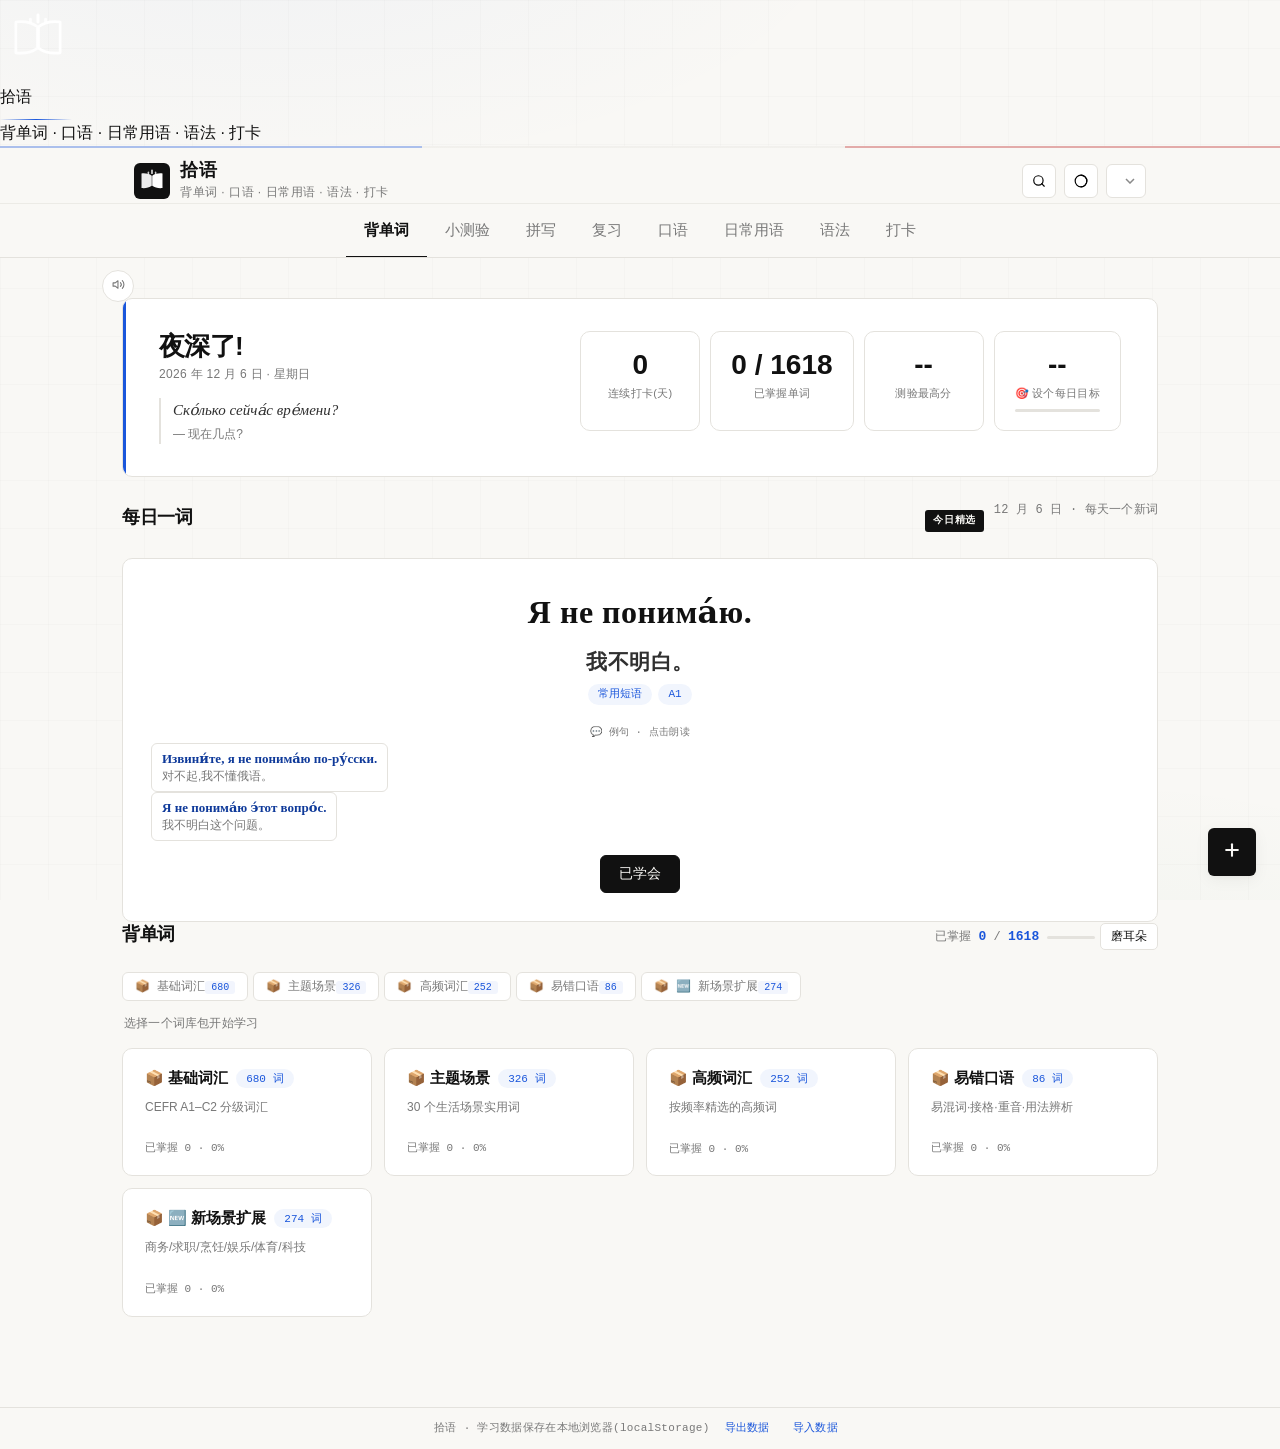
==== index.html @ 91bfd9f3 "feat: 排版变体系统(编辑风/紧凑风/温暖风) + 全局视觉升级" ====
<!DOCTYPE html>
<html lang="zh-CN">
<head>
  <meta charset="UTF-8">
  <meta name="viewport" content="width=device-width, initial-scale=1.0">
  <title>拾语 · 背单词</title>
  <link rel="stylesheet" href="style.css">
  <link rel="icon" type="image/svg+xml" href="logo.svg">
</head>
<body data-page="home">
<!-- 开场动画 -->
<div class="splash" id="splash">
  <div class="splash-logo">
    <svg viewBox="0 0 46 46" width="76" height="76" aria-hidden="true">
      <path class="book-l" pathLength="100" d="M22.7 16.2 C19.3 13.7 14.4 12.7 9.6 13.3 L9.6 32 C14.4 32.6 19.3 31.6 22.7 29.1 Z" fill="none" stroke="#fff" stroke-width="1.6" stroke-linecap="round" stroke-linejoin="round" opacity=".92"/>
      <path class="book-r" pathLength="100" d="M23.3 16.2 C26.7 13.7 31.6 12.7 36.4 13.3 L36.4 32 C31.6 32.6 26.7 31.6 23.3 29.1 Z" fill="none" stroke="#fff" stroke-width="1.6" stroke-linecap="round" stroke-linejoin="round"/>
      <rect class="wave w1" x="22.1" y="8.2" width="1.8" height="6" rx=".9" fill="#fff"/>
      <rect class="wave w2" x="17.5" y="10.8" width="1.8" height="3.4" rx=".9" fill="#fff" opacity=".78"/>
      <rect class="wave w3" x="26.7" y="10.8" width="1.8" height="3.4" rx=".9" fill="#fff" opacity=".78"/>
    </svg>
  </div>
  <div class="splash-name">拾语</div>
  <div class="splash-line"></div>
  <div class="splash-tag">背单词 · 口语 · 日常用语 · 语法 · 打卡</div>
  <div class="splash-hint">点击任意处跳过</div>
</div>
<header class="site-header">
  <div class="header-inner">
    <div class="brand">
      <a href="index.html" class="brand-logo" title="返回首页"><svg viewBox="0 0 46 46" width="46" height="46" aria-hidden="true"><path d="M22.7 16.2 C19.3 13.7 14.4 12.7 9.6 13.3 L9.6 32 C14.4 32.6 19.3 31.6 22.7 29.1 Z" fill="#fff" opacity=".92"/><path d="M23.3 16.2 C26.7 13.7 31.6 12.7 36.4 13.3 L36.4 32 C31.6 32.6 26.7 31.6 23.3 29.1 Z" fill="#fff"/><rect x="22.1" y="8.2" width="1.8" height="6" rx=".9" fill="#fff"/><rect x="17.5" y="10.8" width="1.8" height="3.4" rx=".9" fill="#fff" opacity=".78"/><rect x="26.7" y="10.8" width="1.8" height="3.4" rx=".9" fill="#fff" opacity=".78"/></svg></a>
      <div class="brand-text">
        <h1>拾语</h1>
        <p>背单词 · 口语 · 日常用语 · 语法 · 打卡</p>
      </div>
    </div>
    <div class="header-right">
      <button id="search-btn" class="theme-toggle" title="查词搜索">
        <svg width="14" height="14" viewBox="0 0 24 24" fill="none" stroke="currentColor" stroke-width="2" stroke-linecap="round" stroke-linejoin="round"><circle cx="11" cy="11" r="8"/><line x1="21" y1="21" x2="16.65" y2="16.65"/></svg>
      </button>
      <div class="theme-wrap">
        <button id="theme-toggle" class="theme-toggle" title="主题配色与深色模式">
          <svg width="14" height="14" viewBox="0 0 24 24" fill="none" stroke="currentColor" stroke-width="2" stroke-linecap="round" stroke-linejoin="round"><circle cx="12" cy="12" r="10"/><path d="M12 2a10 10 0 0 1 0 20"/></svg>
        </button>
        <div class="theme-panel" id="theme-panel">
          <div class="theme-panel-title">主题配色</div>
          <div class="theme-swatches" id="theme-swatches"></div>
          <div class="theme-panel-divider"></div>
          <div class="theme-panel-title">排版风格</div>
          <div class="layout-swatches" id="layout-swatches"></div>
          <div class="theme-panel-divider"></div>
          <button class="theme-dark-btn" id="theme-dark-btn">深色模式: 关</button>
        </div>
      </div>
      <select id="lang-select" class="lang-select" title="选择语言"></select>
    </div>
  </div>
    <nav class="tabs">
    <a class="tab active" href="index.html">背单词</a>
    <a class="tab" href="quiz.html">小测验</a>
    <a class="tab" href="spell.html">拼写</a>
    <a class="tab" href="review.html">复习</a>
    <a class="tab" href="speak.html">口语</a>
    <a class="tab" href="phrases.html">日常用语</a>
    <a class="tab" href="grammar.html" data-tab="grammar">语法</a>
    <a class="tab" href="checkin.html">打卡</a>
    </nav>
</header>

<main class="container">

  <!-- 概览 -->
  <section class="hero reveal">
    <div class="hero-main">
      <h2 id="hero-greet">你好!</h2>
      <p class="hero-date" id="hero-date"></p>
      <div class="hero-quote" id="hero-quote">
        <span class="quote-ru" id="hero-quote-ru"></span>
        <span class="quote-zh" id="hero-quote-zh"></span>
      </div>
    </div>
    <div class="hero-stats">
      <div class="stat-card reveal reveal-delay-1"><div class="stat-num" id="hero-streak">0</div><div class="stat-label">连续打卡(天)</div></div>
      <div class="stat-card reveal reveal-delay-2"><div class="stat-num" id="hero-learned">0</div><div class="stat-label">已掌握单词</div></div>
      <div class="stat-card reveal reveal-delay-3"><div class="stat-num" id="hero-best">--</div><div class="stat-label">测验最高分</div></div>
      <div class="stat-card goal-card reveal reveal-delay-3" id="hero-goal" title="点击设置每日学习目标">
        <div class="stat-num" id="goal-num">--</div>
        <div class="stat-label" id="goal-label">设个每日目标</div>
        <div class="goal-bar"><i id="goal-bar-fill"></i></div>
      </div>
    </div>
  </section>

  <!-- 每日一词 -->
  <section class="tab-panel active reveal">
    <div class="panel-head">
      <h2>每日一词</h2>
      <div style="display:flex;align-items:center;gap:10px;">
        <span class="today-badge">今日精选</span>
        <span class="sub-tip" id="daily-word-date"></span>
      </div>
    </div>
    <div class="daily-word">
      <button class="speak-btn" id="daily-word-speak" title="点击朗读">
        <svg width="13" height="13" viewBox="0 0 24 24" fill="none" stroke="currentColor" stroke-width="2" stroke-linecap="round" stroke-linejoin="round"><polygon points="11 5 6 9 2 9 2 15 6 15 11 19 11 5"/><path d="M19.07 4.93a10 10 0 0 1 0 14.14"/><path d="M15.54 8.46a5 5 0 0 1 0 7.07"/></svg>
      </button>
      <div class="daily-word-main">
        <div class="daily-word-ru" id="daily-word-ru">—</div>
        <div class="daily-word-zh" id="daily-word-zh"></div>
        <div class="daily-word-meta" id="daily-word-meta"></div>
      </div>
      <div class="daily-word-ex" id="daily-word-ex"></div>
      <div class="daily-word-actions">
        <button class="btn btn-primary" id="daily-word-known">已学会</button>
      </div>
    </div>
  </section>

  <!-- 背单词 -->
  <section class="tab-panel active reveal">
    <div class="panel-head">
      <h2>背单词</h2>
      <div class="panel-head-right">
        <div class="stats"><span>已掌握 <b id="vocab-learned-count">0</b> / <b id="vocab-total">0</b></span><span class="stats-bar"><i id="stats-bar-fill"></i></span></div>
        <button class="btn btn-light btn-sm" id="ear-open" title="自动连续朗读单词,磨耳朵">磨耳朵</button>
      </div>
    </div>
    <div class="pack-tabs" id="pack-tabs"></div>

    <!-- 词库包选择面板:点入某个词库包后才显示单词 -->
    <div class="pack-gate" id="pack-gate">
      <p class="sub-tip">选择一个词库包开始学习</p>
      <div class="pack-gate-grid" id="pack-gate-grid"></div>
    </div>

    <!-- 单词学习区(进入词库包后展开) -->
    <div id="vocab-area" hidden>
      <div class="controls">
        <select id="vocab-level" title="按等级筛选">
          <option value="">全部等级</option>
          <option>A1</option>
          <option>A2</option>
          <option>B1</option>
          <option>B2</option>
          <option>C1</option>
          <option>C2</option>
        </select>
        <input id="vocab-search" type="search" placeholder="搜索单词...">
        <select id="vocab-order" title="浏览顺序">
          <option value="seq">顺序浏览</option>
          <option value="rand">随机浏览</option>
        </select>
        <button id="vocab-add-btn" class="btn btn-outline">添加单词</button>
      </div>
      <div class="cat-chips" id="vocab-category"></div>
      <div class="flashcard" id="flashcard">
        <div class="flashcard-inner">
          <div class="flashcard-face flashcard-front">
            <button class="speak-btn" id="card-speak" title="听发音">
              <svg width="13" height="13" viewBox="0 0 24 24" fill="none" stroke="currentColor" stroke-width="2" stroke-linecap="round" stroke-linejoin="round"><polygon points="11 5 6 9 2 9 2 15 6 15 11 19 11 5"/><path d="M19.07 4.93a10 10 0 0 1 0 14.14"/><path d="M15.54 8.46a5 5 0 0 1 0 7.07"/></svg>
            </button>
            <span class="known-badge" id="card-known-badge" hidden>已掌握</span>
            <div class="ru-word" id="card-ru">—</div>
            <div class="hint">点击卡片查看意思</div>
          </div>
          <div class="flashcard-face flashcard-back">
            <div class="zh-word" id="card-zh">—</div>
            <div class="cat-tag" id="card-cat"></div>
            <div class="card-note" id="card-note" hidden></div>
            <div class="card-examples" id="card-examples"></div>
            <button class="btn btn-ghost btn-sm delete-btn" id="card-delete" hidden>删除此单词</button>
          </div>
        </div>
      </div>
      <div class="card-actions">
        <button class="btn btn-nav" id="card-prev" title="上一个">
          <svg width="14" height="14" viewBox="0 0 24 24" fill="none" stroke="currentColor" stroke-width="2" stroke-linecap="round" stroke-linejoin="round"><polyline points="15 18 9 12 15 6"/></svg>
        </button>
        <button class="btn btn-soft-danger" id="card-new">不认识</button>
        <button class="btn btn-warn" id="card-familiar">不熟悉</button>
        <button class="btn btn-success card-main-btn" id="card-known">认识</button>
        <button class="btn btn-nav" id="card-next" title="下一个">
          <svg width="14" height="14" viewBox="0 0 24 24" fill="none" stroke="currentColor" stroke-width="2" stroke-linecap="round" stroke-linejoin="round"><polyline points="9 18 15 12 9 6"/></svg>
        </button>
      </div>
      <p class="progress-text" id="card-progress"></p>
      <div class="known-bar"><div class="known-bar-fill" id="known-bar-fill"></div></div>
      <button class="word-grid-toggle" id="word-grid-toggle" title="展开 / 收起单词列表">
        <span class="word-grid-title" id="word-grid-title"></span>
        <span class="grid-toggle-arrow" id="grid-toggle-arrow">↓</span>
      </button>
      <div class="word-grid-wrap" id="word-grid-wrap">
        <div class="word-grid" id="word-grid"></div>
      </div>
    </div>
  </section>

</main>

<footer class="site-footer">
  拾语 · 学习数据保存在本地浏览器(localStorage)
  <span class="footer-ops">
    <a href="#" id="export-btn">导出数据</a>
    <a href="#" id="import-btn">导入数据</a>
  </span>
</footer>

<div class="toast" id="toast"></div>

<!-- 一键添加单词(悬浮按钮) -->
<button id="fab-add" class="fab" title="一键添加单词">
  <svg width="20" height="20" viewBox="0 0 24 24" fill="none" stroke="currentColor" stroke-width="2.5" stroke-linecap="round" stroke-linejoin="round"><line x1="12" y1="5" x2="12" y2="19"/><line x1="5" y1="12" x2="19" y2="12"/></svg>
</button>

<!-- 添加单词弹窗 -->
<div class="modal" id="add-modal" hidden>
  <div class="modal-box">
    <h3>添加单词</h3>
    <div class="add-mode-tabs">
      <button class="add-mode-tab active" data-mode="single">单个添加</button>
      <button class="add-mode-tab" data-mode="bulk">批量导入</button>
    </div>
    <div id="add-single-view">
      <label class="modal-label" for="add-ru">俄语单词(可带重音符号)</label>
      <input id="add-ru" type="text" placeholder="如: молоко">
      <label class="modal-label" for="add-zh">中文意思</label>
      <input id="add-zh" type="text" placeholder="如: 牛奶">
      <label class="modal-label" for="add-cat">分类(可选,可直接输入新分类)</label>
      <input id="add-cat" type="text" list="add-cat-list" placeholder="如: 场景·厨房做饭(不填归入「自定义」)">
      <datalist id="add-cat-list"></datalist>
      <label class="modal-label" for="add-note">备注(可选,显示在卡片背面)</label>
      <input id="add-note" type="text" placeholder="如: 接第3格:звонить кому">
      <p class="modal-tip">保存后自动标记「认识」,直接进入艾宾浩斯复习计划</p>
    </div>
    <div id="add-bulk-view" hidden>
      <label class="modal-label" for="add-bulk-cat">导入到分类(可选,不填归入「自定义」)</label>
      <input id="add-bulk-cat" type="text" list="add-cat-list" placeholder="如: 场景·餐厅点餐">
      <label class="modal-label" for="add-bulk-text">每行一个单词:单词 | 意思 | 备注(备注可选)</label>
      <textarea id="add-bulk-text" rows="8" placeholder="молоко | 牛奶&#10;звонить | 打电话 | 接第 3 格"></textarea>
      <p class="modal-tip">支持 | 、Tab 或多个空格分隔;一键导入后全部自动标记「认识」并进入艾宾浩斯复习计划,重复的单词自动跳过</p>
    </div>
    <div class="modal-actions">
      <button class="btn btn-light" id="add-cancel">取消</button>
      <button class="btn btn-primary" id="add-save">保存并开始学习</button>
    </div>
  </div>
</div>

<!-- 查词搜索弹窗(任意页面可用) -->
<div class="modal" id="search-modal" hidden>
  <div class="modal-box search-box">
    <h3>查词</h3>
    <input id="search-input" type="search" placeholder="输入单词或中文意思,如: молоко 或 牛奶">
    <div class="search-results" id="search-results"></div>
    <div class="modal-actions">
      <button class="btn btn-light" id="search-close">关闭</button>
    </div>
  </div>
</div>

<!-- 每日学习目标弹窗 -->
<div class="modal" id="goal-modal" hidden>
  <div class="modal-box">
    <h3>每日学习目标</h3>
    <label class="modal-label" for="goal-input">每天学习多少个新单词?</label>
    <input id="goal-input" type="number" min="0" max="9999" placeholder="如: 20(填 0 表示不设目标)">
    <p class="modal-tip">今天标记「认识」的新词计入进度,达成当天自动庆祝</p>
    <div class="modal-actions">
      <button class="btn btn-light" id="goal-cancel">取消</button>
      <button class="btn btn-primary" id="goal-save">保存目标</button>
    </div>
  </div>
</div>

<!-- 磨耳朵弹窗:自动连续朗读单词 -->
<div class="modal" id="ear-modal" hidden>
  <div class="modal-box ear-box">
    <h3>磨耳朵</h3>
    <div class="ear-now">
      <div class="ear-ru" id="ear-ru">—</div>
      <div class="ear-zh" id="ear-zh"></div>
    </div>
    <div class="ear-progress" id="ear-progress">0 / 0</div>
    <div class="ear-controls">
      <button class="btn btn-primary" id="ear-toggle">开始</button>
      <button class="btn btn-light" id="ear-next">下一个</button>
    </div>
    <div class="ear-settings">
      <label>间隔
        <select id="ear-gap">
          <option value="800">0.8 秒</option>
          <option value="1500" selected>1.5 秒</option>
          <option value="3000">3 秒</option>
        </select>
      </label>
      <label>词池
        <select id="ear-pool">
          <option value="all" selected>全部单词</option>
          <option value="known">已学单词</option>
          <option value="new">未学单词</option>
        </select>
      </label>
      <label>顺序
        <select id="ear-order">
          <option value="shuffle" selected>随机</option>
          <option value="seq">按词表</option>
        </select>
      </label>
    </div>
    <p class="modal-tip">戴上耳机,盲听跟读;暂停后再按「继续」从当前词重播</p>
    <div class="modal-actions">
      <button class="btn btn-light" id="ear-close">关闭</button>
    </div>
  </div>
</div>

<!-- 导入数据(隐藏文件选择) -->
<input type="file" id="import-file" accept=".json,application/json" hidden>

<script src="langs.js"></script>
<script src="data-ru.js"></script>
<script src="app.js"></script>
</body>
</html>
---- style.css ----
/* 拾语 · Minimalist Tech — 全面升级
 * 极简扁平 + 科技网格背景 + 丝滑页面切换 + 无白屏闪烁
 */
* { box-sizing: border-box; margin: 0; padding: 0; }

:root {
  --text: #111111;
  --text-secondary: #2f2f2f;
  --text-muted: #787878;
  --bg: #f9f8f5;
  --bg-2: #f2f1ed;
  --card: #ffffff;
  --card-solid: #ffffff;
  --input-bg: #f9f8f5;
  --border: #e4e2dd;
  --border-subtle: #ecebe6;
  --border-active: #c8c4bc;
  --shadow-sm: 0 1px 0 rgba(0,0,0,.025), 0 1px 2px rgba(0,0,0,.02);
  --shadow-md: 0 2px 8px rgba(0,0,0,.04), 0 1px 2px rgba(0,0,0,.03);
  --shadow-lg: 0 4px 16px rgba(0,0,0,.05), 0 2px 4px rgba(0,0,0,.03);
  --shadow-glow: 0 0 0 1px rgba(26,86,219,.08);
  --primary: #1a56db;
  --primary-dark: #0f3a9a;
  --primary-light: #dbeafe;
  --primary-bg: rgba(26, 86, 219, .06);
  --accent: #b91c1c;
  --accent-bg: rgba(185, 28, 28, .06);
  --green: #15803d;
  --green-bg: rgba(21, 128, 61, .06);
  --tip-bg: rgba(180, 140, 20, .06);
  --tip-text: #7a5c1e;
  --chart-new: #1a56db;
  --chart-review: #15803d;
  --radius: 10px;
  --radius-sm: 6px;
  --font-sans: 'SF Pro Display', 'Geist Sans', 'Helvetica Neue', 'Inter', -apple-system, 'PingFang SC', 'Microsoft YaHei', sans-serif;
  --font-serif: 'Georgia', 'Lyon Text', 'Noto Serif SC', 'Source Han Serif CN', serif;
  --font-mono: 'SF Mono', 'JetBrains Mono', 'Geist Mono', monospace;
}

body.dark {
  --text: #e8e6e1;
  --text-secondary: #9a9a9a;
  --text-muted: #5a5a5a;
  --bg: #0e0e0e;
  --bg-2: #141414;
  --card: #181818;
  --card-solid: #1c1c1c;
  --input-bg: #141414;
  --border: #252525;
  --border-subtle: #1e1e1e;
  --border-active: #333333;
  --shadow-sm: 0 1px 0 rgba(255,255,255,.02);
  --shadow-md: 0 2px 8px rgba(0,0,0,.3);
  --shadow-lg: 0 4px 16px rgba(0,0,0,.35);
  --shadow-glow: 0 0 0 1px rgba(96,165,250,.08);
  --primary: #60a5fa;
  --primary-dark: #93c5fd;
  --primary-light: #1e3a5f;
  --primary-bg: rgba(96, 165, 250, .08);
  --accent: #f87171;
  --accent-bg: rgba(248, 113, 113, .08);
  --green: #34d399;
  --green-bg: rgba(52, 211, 153, .08);
  --tip-bg: rgba(180, 140, 20, .08);
  --tip-text: #fbbf24;
  --chart-new: #60a5fa;
  --chart-review: #34d399;
}

html { scroll-behavior: smooth; }

body {
  font-family: var(--font-sans);
  color: var(--text);
  line-height: 1.6;
  font-size: 16px;
  min-height: 100dvh;
  display: flex;
  flex-direction: column;
  color-scheme: light;
  background-color: var(--bg);
  background-image:
    radial-gradient(ellipse 80% 50% at 20% -10%, rgba(26,86,219,.04) 0%, transparent 60%),
    radial-gradient(ellipse 60% 40% at 85% 110%, rgba(21,128,61,.03) 0%, transparent 60%),
    linear-gradient(to right, rgba(0,0,0,.015) 1px, transparent 1px),
    linear-gradient(to bottom, rgba(0,0,0,.015) 1px, transparent 1px);
  background-size: 100% 100%, 100% 100%, 48px 48px, 48px 48px;
  background-attachment: fixed;
  overflow-x: hidden;
  transition: background-color .4s ease;
}
body.dark {
  color-scheme: dark;
  background-image:
    radial-gradient(ellipse 80% 50% at 20% -10%, rgba(96,165,250,.04) 0%, transparent 60%),
    radial-gradient(ellipse 60% 40% at 85% 110%, rgba(52,211,153,.03) 0%, transparent 60%),
    linear-gradient(to right, rgba(255,255,255,.012) 1px, transparent 1px),
    linear-gradient(to bottom, rgba(255,255,255,.012) 1px, transparent 1px);
}

::selection { background: rgba(26, 86, 219, .12); }
body.dark ::selection { background: rgba(96, 165, 250, .18); }

/* ========== 页面切换 — display:block 不塌陷,纯 opacity/visibility 动画 ========== */
.page-view {
  display: block;
  opacity: 0;
  visibility: hidden;
  pointer-events: none;
  transform: translateY(6px);
}
.page-view.active {
  opacity: 1;
  visibility: visible;
  pointer-events: auto;
  transform: translateY(0);
  transition: opacity .28s cubic-bezier(.4,0,.2,1),
              transform .28s cubic-bezier(.4,0,.2,1),
              visibility 0s linear .28s;
}
.page-view.exiting {
  opacity: 0;
  transform: translateY(-6px);
  visibility: visible;
  transition: opacity .28s cubic-bezier(.4,0,.2,1),
              transform .28s cubic-bezier(.4,0,.2,1),
              visibility 0s linear .28s;
}

.reveal {
  opacity: 0;
  transform: translateY(16px);
  transition: opacity .6s cubic-bezier(.22,.61,.36,1), transform .6s cubic-bezier(.22,.61,.36,1);
}
.reveal.visible { opacity: 1; transform: none; }
.reveal-delay-1 { transition-delay: .08s; }
.reveal-delay-2 { transition-delay: .16s; }
.reveal-delay-3 { transition-delay: .24s; }

/* ========== 排版 ========== */
h1, h2, h3, h4 {
  font-weight: 600; color: var(--text); line-height: 1.2; letter-spacing: -.02em;
}
h1 { font-size: clamp(1.75rem, 4vw + .75rem, 2.5rem); }
h2 { font-size: clamp(1.375rem, 3vw + .25rem, 1.625rem); font-weight: 700; }
h3 { font-size: clamp(.9375rem, 1.5vw, 1.0625rem); font-weight: 600; text-transform: uppercase; letter-spacing: .08em; color: var(--text-muted); }
p { color: var(--text-secondary); font-size: clamp(1.0625rem, 1.5vw, 1.125rem); }

/* ========== Header ========== */
.site-header {
  border-bottom: 1px solid var(--border);
  background: var(--bg);
  position: sticky; top: 0; z-index: 50;
  transition: background .4s ease, border-color .4s ease;
}
/* 俄式装饰线 */
.site-header::before {
  content: '';
  position: absolute; top: 0; left: 0; right: 0; height: 2px;
  background: linear-gradient(90deg, var(--primary) 0%, var(--primary) 33%, var(--border) 33%, var(--border) 66%, var(--accent) 66%, var(--accent) 100%);
  opacity: .35;
}
.header-inner {
  max-width: 1060px; margin: 0 auto; padding: 14px 24px 0;
  display: flex; align-items: center; justify-content: space-between; gap: 16px;
}
.brand { display: flex; align-items: center; gap: 10px; }
.brand-logo {
  width: 36px; height: 36px; border-radius: var(--radius-sm);
  background: var(--text); color: var(--bg); font-weight: 700;
  display: flex; align-items: center; justify-content: center;
  text-decoration: none; transition: transform .2s ease, opacity .2s ease;
}
.brand-logo:hover { transform: scale(1.04); }
.brand-logo svg { display: block; }
.brand-text h1 {
  font-size: 18px; font-weight: 700; letter-spacing: .8px;
  color: var(--text);
}
.brand-text p { font-size: 12px; color: var(--text-muted); letter-spacing: .5px; font-weight: 400; margin-top: 2px; }

.header-right { display: flex; align-items: center; gap: 8px; }
.theme-toggle, .lang-select {
  width: 34px; height: 34px; border-radius: var(--radius-sm);
  border: 1px solid var(--border); background: var(--card);
  cursor: pointer; transition: all .15s ease; font-size: 14px;
  display: flex; align-items: center; justify-content: center;
}
.theme-toggle:hover, .lang-select:hover {
  border-color: var(--border-active); background: var(--bg-2);
}
.theme-toggle:active, .lang-select:active { transform: scale(.95); }
.lang-select {
  appearance: none; -webkit-appearance: none; padding: 0 28px 0 10px;
  font-size: 12px; font-family: inherit; color: var(--text);
  background: var(--card) url("data:image/svg+xml,%3Csvg xmlns='http://www.w3.org/2000/svg' width='10' height='6'%3E%3Cpath d='M1 1l4 4 4-4' stroke='%238a8a8a' stroke-width='1.5' fill='none'/%3E%3C/svg%3E") no-repeat right 10px center;
  cursor: pointer;
}
.lang-select:focus { outline: none; border-color: var(--primary); }

/* ========== 导航 Tabs ========== */
.tabs {
  display: flex; justify-content: center; gap: 0;
  padding: 0 24px 0;
  overflow-x: auto; scrollbar-width: none; -ms-overflow-style: none;
  border-top: 1px solid var(--border-subtle);
}
.tabs::-webkit-scrollbar { display: none; }
.tab {
  border: none; background: none; color: var(--text-muted);
  padding: 14px 18px; font-size: 15px; cursor: pointer;
  transition: color .2s ease; font-family: inherit;
  text-decoration: none; white-space: nowrap; font-weight: 400;
  border-bottom: 2px solid transparent; margin-bottom: -1px;
  position: relative;
}
.tab:hover { color: var(--text); }
.tab.active {
  color: var(--text); font-weight: 600;
  border-bottom-color: var(--text);
}
.tab:active { transform: scale(.97); }

/* ========== 主体 ========== */
.container {
  max-width: 1100px; width: 100%; margin: 0 auto;
  padding: 40px 32px 80px; flex: 1;
  position: relative;
}

/* ========== Hero ========== */
.hero {
  display: flex; justify-content: space-between; align-items: flex-start; gap: 28px; flex-wrap: wrap;
  border: 1px solid var(--border);
  border-radius: var(--radius);
  padding: 32px 36px; margin-bottom: 28px;
  background: var(--card);
  transition: border-color .3s ease, background .3s ease;
  position: relative; overflow: hidden;
}
.hero::before {
  content: '';
  position: absolute; left: 0; top: 0; bottom: 0; width: 3px;
  background: var(--primary);
}
.hero-main { flex: 1; min-width: 240px; }
.hero-main h2 {
  font-size: 1.625rem; font-weight: 700; letter-spacing: -.025em;
  color: var(--text);
}
.hero-date { font-size: 12px; color: var(--text-muted); margin-top: 3px; font-weight: 400; letter-spacing: .3px; }
.hero-quote { margin-top: 14px; padding-left: 12px; border-left: 2px solid var(--border); max-width: 440px; }
.hero-quote .quote-ru { display: block; font-size: 15px; font-style: italic; color: var(--text-secondary); font-family: var(--font-serif); }
.hero-quote .quote-zh { display: block; font-size: 12px; color: var(--text-muted); margin-top: 3px; }
.hero-quote.quote-fade { animation: quoteFade .6s ease; }
@keyframes quoteFade { from { opacity: 0; transform: translateY(6px); } to { opacity: 1; transform: none; } }
.hero-stats { display: flex; gap: 10px; flex-wrap: wrap; }
.stat-card {
  min-width: 120px; text-align: center;
  border: 1px solid var(--border);
  border-radius: var(--radius);
  padding: 18px 20px;
  background: var(--card);
  transition: all .2s ease;
}
.stat-card:hover { border-color: var(--border-active); box-shadow: var(--shadow-md); }
.stat-num {
  font-size: clamp(1.5rem, 3vw + .5rem, 1.75rem); font-weight: 700; line-height: 1.1;
  color: var(--text);
  font-variant-numeric: tabular-nums;
}
.stat-label { font-size: 11px; color: var(--text-muted); margin-top: 5px; font-weight: 400; letter-spacing: .3px; }

/* ========== Panel ========== */
.tab-panel { display: none; }
.tab-panel.active { display: block; }
.fade-item { animation: fadeUp .4s both; }
@keyframes fadeUp { from { opacity: 0; transform: translateY(12px); } to { opacity: 1; transform: none; } }

.panel-head { display: flex; align-items: baseline; justify-content: space-between; gap: 12px; flex-wrap: wrap; margin-bottom: 22px; }
.panel-head h2 { font-size: 1.125rem; font-weight: 700; color: var(--text); letter-spacing: -.015em; }
.stats {
  display: inline-flex; align-items: center; gap: 8px;
  color: var(--text-muted); font-size: 12px;
  font-family: var(--font-mono);
}
.stats b { color: var(--primary); font-size: 13px; font-weight: 600; }
.stats-bar { width: 48px; height: 3px; border-radius: 2px; background: var(--border); overflow: hidden; }
.stats-bar i {
  display: block; height: 100%; border-radius: 2px;
  background: var(--primary);
  transition: width .4s ease;
}
.sub-tip { color: var(--text-muted); font-size: 12px; margin: -4px 0 16px; font-family: var(--font-mono); letter-spacing: .2px; }
.sec-title { margin: 24px 0 4px; font-size: 13px; letter-spacing: .04em; text-transform: uppercase; color: var(--text-muted); font-weight: 600; }

/* ========== 按钮 ========== */
.btn {
  border: 1px solid var(--border); border-radius: var(--radius-sm);
  padding: 9px 18px; font-size: 14px; cursor: pointer; font-family: inherit;
  transition: all .15s ease; font-weight: 500; letter-spacing: .1px;
  background: var(--card); color: var(--text);
  -webkit-tap-highlight-color: transparent;
}
.btn:disabled { opacity: .45; cursor: not-allowed; }
.btn:active:not(:disabled) { transform: scale(.97); }
.btn:hover:not(:disabled) { border-color: var(--border-active); background: var(--bg-2); }

.btn-primary {
  background: var(--text); color: var(--bg);
  border-color: var(--text);
}
.btn-primary:hover:not(:disabled) { background: #333; border-color: #333; }
.btn-primary:active:not(:disabled) { transform: scale(.98); }

.btn-success { background: var(--green); color: #fff; border-color: var(--green); }
.btn-success:hover:not(:disabled) { background: #16a34a; border-color: #16a34a; }
.btn-success:active:not(:disabled) { transform: scale(.98); }

.btn-danger { background: var(--accent); color: #fff; border-color: var(--accent); }
.btn-danger:hover:not(:disabled) { background: #dc2626; border-color: #dc2626; }
.btn-danger:active:not(:disabled) { transform: scale(.98); }

.btn-outline { background: transparent; border: 1.5px solid var(--primary); color: var(--primary); }
.btn-outline:hover { background: var(--primary-bg); }

.btn-light { background: var(--card); border-color: var(--border); color: var(--text); }
.btn-light:hover { border-color: var(--border-active); }

.btn-warn { background: var(--tip-bg); border: 1px solid var(--border); color: var(--tip-text); }
.btn-warn:hover { background: rgba(180, 140, 20, .12); }

.btn-soft-danger { background: var(--accent-bg); border: 1px solid var(--border); color: var(--accent); }
.btn-soft-danger:hover { background: rgba(185, 28, 28, .10); }

.btn-ghost { background: transparent; color: var(--text-muted); padding: 6px 10px; font-size: 12px; border: none; box-shadow: none; }
.btn-ghost:hover { color: var(--accent); }

.btn-lg { padding: 11px 26px; font-size: 14px; border-radius: var(--radius-sm); }
.btn-sm { padding: 5px 10px; font-size: 11.5px; border-radius: 5px; }
:focus-visible { outline: 2px solid var(--primary); outline-offset: 2px; }

/* 按钮扫光效果 */
.btn-primary::after {
  content: '';
  position: absolute; inset: 0;
  background: linear-gradient(90deg, transparent, rgba(255,255,255,.12), transparent);
  transform: translateX(-100%);
  transition: transform .5s ease;
}
.btn-primary:hover::after { transform: translateX(100%); }
.btn { position: relative; overflow: hidden; }

/* ========== 筛选栏 ========== */
.controls { display: flex; gap: 10px; flex-wrap: wrap; margin-bottom: 16px; }
.controls input, .controls select {
  padding: 8px 12px; border: 1px solid var(--border); border-radius: var(--radius-sm);
  font-size: 13px; font-family: inherit; background: var(--input-bg); color: var(--text);
  transition: border-color .15s;
}
.controls input:focus, .controls select:focus { border-color: var(--primary); outline: none; }
.controls input { flex: 1; min-width: 150px; }
.controls select { cursor: pointer; }

/* ========== 单词卡片 ========== */
.flashcard {
  max-width: 560px; height: 300px; margin: 0 auto 18px;
  perspective: 1400px; cursor: pointer;
  transition: height .35s ease;
}
.flashcard.has-ex { height: 420px; }
.flashcard-inner {
  position: relative; width: 100%; height: 100%;
  transform-style: preserve-3d; transition: transform .5s cubic-bezier(.4, .1, .2, 1);
}
.flashcard.flipped .flashcard-inner { transform: rotateY(180deg); }
.flashcard-face {
  position: absolute; inset: 0; backface-visibility: hidden; -webkit-backface-visibility: hidden;
  border: 1px solid var(--border); border-radius: var(--radius);
  display: flex; flex-direction: column; align-items: center; justify-content: center; gap: 12px;
  padding: 28px; background: var(--card);
}
.flashcard-front { background: var(--card); }
.flashcard-back {
  transform: rotateY(180deg); background: var(--card);
  box-shadow: var(--shadow-lg);
}
.ru-word {
  font-size: clamp(2rem, 5vw + .5rem, 2.6rem); font-weight: 700; color: var(--text); text-align: center;
  font-family: var(--font-serif); letter-spacing: .5px; line-height: 1.2;
}
.zh-word { font-size: clamp(1.2rem, 3vw + .25rem, 1.5rem); font-weight: 600; color: var(--text-secondary); letter-spacing: .5px; }
.hint { font-size: 11px; color: var(--text-muted); letter-spacing: .6px; text-transform: uppercase; font-family: var(--font-mono); }
.cat-tag {
  background: var(--primary-bg); color: var(--primary);
  font-size: 11px; padding: 2px 10px; border-radius: 999px; font-family: var(--font-mono);
}
.speak-btn {
  position: absolute; top: 12px; left: 12px;
  border: 1px solid var(--border); background: var(--card);
  color: var(--text-muted); border-radius: 50%;
  width: 32px; height: 32px; cursor: pointer; font-size: 13px;
  transition: all .15s;
}
.speak-btn:hover { background: var(--primary); color: #fff; border-color: var(--primary); }
.speak-btn.small { position: static; width: 24px; height: 24px; font-size: 12px; flex-shrink: 0; border: none; background: none; }
.known-badge {
  position: absolute; top: 14px; right: 14px;
  background: var(--green-bg); color: var(--green);
  font-size: 11px; padding: 2px 8px; border-radius: 999px; font-family: var(--font-mono);
}

.card-actions {
  display: flex; gap: 10px; justify-content: center; align-items: center;
  flex-wrap: wrap; margin-bottom: 18px;
}
.card-actions .btn-soft-danger, .card-actions .btn-warn, .card-actions .btn-success { min-width: 110px; }
.card-main-btn { padding: 12px 28px; font-size: 14px; }
.btn-nav {
  min-width: 38px; padding: 10px 12px; background: var(--card);
  border: 1px solid var(--border); color: var(--text-muted); border-radius: var(--radius-sm);
  font-size: 14px; transition: all .15s;
}
.btn-nav:hover:not(:disabled) { border-color: var(--border-active); color: var(--text); }
.progress-text { text-align: center; color: var(--text-muted); font-size: 11px; opacity: .7; margin-bottom: 10px; font-family: var(--font-mono); letter-spacing: .3px; }
.known-bar {
  height: 3px; background: var(--border); border-radius: 2px; overflow: hidden; max-width: 560px; margin: 0 auto;
}
.known-bar-fill {
  height: 100%; background: var(--green); border-radius: 2px; transition: width .4s ease;
}

/* ========== 词库包 ========== */
.pack-gate { margin-bottom: 10px; }
.pack-gate .sub-tip { margin: 2px 2px 14px; }
.pack-gate-grid { display: grid; grid-template-columns: repeat(auto-fill, minmax(220px, 1fr)); gap: 12px; }
.pack-card {
  text-align: left; display: flex; flex-direction: column; gap: 10px;
  border: 1px solid var(--border); border-radius: var(--radius);
  padding: 20px 22px; cursor: pointer; font-family: inherit; color: var(--text);
  background: var(--card); transition: all .2s ease;
}
.pack-card:hover { border-color: var(--border-active); box-shadow: var(--shadow-md); transform: translateY(-2px); }
.pack-card-head { display: flex; align-items: center; justify-content: space-between; gap: 8px; }
.pack-card-name { font-size: 15px; font-weight: 600; color: var(--text); }
.pack-card-count {
  font-size: 11px; background: var(--primary-bg); color: var(--primary);
  padding: 2px 10px; border-radius: 999px; font-family: var(--font-mono); font-weight: 500;
}
.pack-card-desc { font-size: 12px; color: var(--text-muted); line-height: 1.6; margin: 0; }
.pack-card-bar { height: 3px; background: var(--border); border-radius: 2px; overflow: hidden; }
.pack-card-bar i { display: block; height: 100%; border-radius: 2px; background: var(--primary); transition: width .6s ease; }
.pack-card-meta { font-size: 11px; color: var(--text-muted); font-family: var(--font-mono); }
#vocab-area { animation: panelIn .35s ease; }
#vocab-area.area-fade { animation: areaIn .35s cubic-bezier(.4,0,.2,1) both; }
@keyframes areaIn { from { opacity: 0; transform: translateY(14px); } }
#pack-gate.gate-leave { animation: gateOut .28s cubic-bezier(.4,0,1,1) both; }
@keyframes gateOut { to { opacity: 0; transform: translateY(-8px); } }

/* ========== 单词网格 ========== */
.word-grid { display: grid; grid-template-columns: repeat(auto-fill, minmax(170px, 1fr)); gap: 10px; }
.word-item {
  border: 1px solid var(--border); border-radius: var(--radius-sm);
  padding: 12px 14px; cursor: pointer; font-family: inherit; color: var(--text);
  background: var(--card); transition: all .15s ease;
  position: relative;
}
.word-item:hover { border-color: var(--border-active); box-shadow: var(--shadow-sm); transform: translateY(-1px); }
.word-item.current { border-color: var(--primary); box-shadow: var(--shadow-glow); }
.word-ru { font-weight: 700; font-size: 14px; color: var(--text); font-family: var(--font-serif); letter-spacing: .3px; }
.word-zh { font-size: 12px; color: var(--text-muted); font-weight: 400; }
.word-meta { font-size: 10px; color: var(--text-muted); white-space: nowrap; overflow: hidden; text-overflow: ellipsis; font-family: var(--font-mono); }
.word-check {
  position: absolute; top: 8px; right: 8px; width: 16px; height: 16px; border-radius: 50%;
  background: var(--green); color: #fff; font-size: 9px; line-height: 16px; text-align: center;
}
.word-item.fuzzy .word-check { background: #a16207; }
.book-fuzzy {
  background: var(--tip-bg); color: var(--tip-text);
  font-size: 10px; padding: 1px 8px; border-radius: 999px; font-family: var(--font-mono);
}

/* ========== FAB ========== */
.fab {
  position: fixed; right: 24px; bottom: 24px; z-index: 90;
  width: 48px; height: 48px; border-radius: var(--radius-sm); border: none; cursor: pointer;
  background: var(--text); color: var(--bg); font-size: 22px; line-height: 1;
  transition: transform .2s ease, background .2s ease;
  box-shadow: var(--shadow-lg);
}
.fab:hover { transform: scale(1.06); background: #333; }
.fab:active { transform: scale(.94); }
/* FAB 脉冲光晕 */
.fab::after {
  content: '';
  position: absolute; inset: -4px;
  border-radius: calc(var(--radius-sm) + 4px);
  background: var(--text);
  opacity: 0;
  z-index: -1;
  animation: fabPulse 2.5s ease-in-out infinite;
}
@keyframes fabPulse {
  0%, 100% { opacity: 0; transform: scale(.95); }
  50% { opacity: .08; transform: scale(1.08); }
}

/* ========== 分类胶囊 ========== */
.cat-chips { display: flex; flex-wrap: wrap; gap: 6px; margin-bottom: 18px; }
.cat-chip {
  display: inline-flex; align-items: center; gap: 5px;
  border: 1px solid var(--border); background: var(--card); color: var(--text-muted);
  border-radius: 999px; padding: 5px 12px; font-size: 12.5px; cursor: pointer;
  font-family: inherit; transition: all .15s; font-weight: 400;
  min-height: 32px;
}
.cat-chip:hover { border-color: var(--border-active); color: var(--text); }
.cat-chip.active { border-color: var(--primary); background: var(--primary-bg); color: var(--primary); font-weight: 500; }

/* ========== 搜索框 ========== */
.search-box { max-width: 500px; }
.search-results { max-height: 320px; overflow-y: auto; margin-bottom: 12px; }
.search-item {
  display: flex; align-items: center; gap: 12px;
  border: 1px solid var(--border); border-radius: var(--radius-sm);
  padding: 11px 14px; margin-bottom: 6px; cursor: pointer;
  font-family: inherit; color: var(--text); text-align: left; width: 100%;
  background: var(--card); transition: all .12s ease;
}
.search-item:hover { border-color: var(--border-active); transform: translateX(2px); }
.search-ru { font-weight: 700; font-size: 15px; font-family: var(--font-serif); color: var(--text); }
.search-zh { color: var(--text-muted); font-size: 12.5px; }
.search-cat { font-size: 10px; color: var(--text-muted); font-family: var(--font-mono); }

/* ========== 艾宾浩斯阶段指示器 ========== */
.phase-dots { display: flex; gap: 5px; justify-content: center; margin-bottom: 8px; }
.phase-dot {
  width: 8px; height: 8px; border-radius: 50%;
  background: var(--border); border: 1.5px solid var(--border);
  transition: all .2s;
}
.phase-dot.done { background: var(--green); border-color: var(--green); }
.phase-dot.current { background: var(--primary); border-color: var(--primary); }

/* ========== 今日精选徽章 ========== */
.today-badge {
  display: inline-flex; align-items: center; gap: 4px;
  background: var(--text); color: var(--bg);
  font-size: 10px; font-weight: 600; font-family: var(--font-mono);
  padding: 3px 8px; border-radius: 3px; letter-spacing: .6px; text-transform: uppercase;
}

/* ========== 每日一词 ========== */
.daily-word {
  border: 1px solid var(--border); border-radius: var(--radius);
  padding: 28px; background: var(--card); text-align: center;
}
.daily-word-note { font-size: 11px; color: var(--text-muted); font-family: var(--font-mono); }
.daily-word-ex { margin-top: 12px; }
.daily-word-actions { margin-top: 14px; text-align: center; }
.daily-word-actions .btn.done { background: var(--green); color: #fff; border-color: var(--green); opacity: .75; }
.daily-word-main { display: flex; flex-direction: column; align-items: center; gap: 6px; }
.daily-word-ru {
  font-size: 2rem; font-weight: 700; letter-spacing: .5px; text-align: center;
  color: var(--text); font-family: var(--font-serif);
}
.daily-word-zh { font-size: 1.3rem; font-weight: 600; color: var(--text-secondary); letter-spacing: .5px; }
.daily-word-meta { display: flex; align-items: center; gap: 6px; flex-wrap: wrap; justify-content: center; }

/* ========== 测验 ========== */
.quiz-start {
  text-align: center; border: 1px solid var(--border);
  border-radius: var(--radius); padding: 44px 24px; background: var(--card);
}
.quiz-start p { margin-bottom: 22px; color: var(--text-muted); font-size: 13px; font-family: var(--font-mono); }
.quiz-top { display: flex; justify-content: space-between; color: var(--text-muted); font-size: 12px; margin-bottom: 10px; font-family: var(--font-mono); }
.quiz-question {
  border: 1px solid var(--border); border-radius: var(--radius);
  padding: 28px; font-size: 17px; text-align: center; margin-bottom: 16px; background: var(--card);
}
.q-ru { font-size: clamp(1.5rem, 4vw, 1.875rem); font-weight: 700; color: var(--text); font-family: var(--font-serif); letter-spacing: 1px; }
.quiz-options { display: grid; grid-template-columns: 1fr 1fr; gap: 10px; }
.quiz-option {
  display: flex; align-items: center; gap: 10px; text-align: left;
  border: 1px solid var(--border); border-radius: var(--radius-sm);
  padding: 14px 16px; font-size: 14px; cursor: pointer; font-family: inherit; color: var(--text);
  transition: all .12s ease; background: var(--card); font-weight: 400;
}
.quiz-option:hover:not(:disabled) { border-color: var(--primary); background: var(--primary-bg); }
.quiz-option:disabled { cursor: default; }
.quiz-option .opt-label {
  width: 24px; height: 24px; border-radius: 4px; background: var(--border-subtle); color: var(--text-muted);
  display: inline-flex; align-items: center; justify-content: center; font-size: 12px; flex-shrink: 0;
  font-family: var(--font-mono); font-weight: 600;
}
.quiz-option.correct { background: var(--green-bg); border-color: var(--green); }
.quiz-option.correct .opt-label { background: var(--green); color: #fff; }
.quiz-option.wrong { background: var(--accent-bg); border-color: var(--accent); }
.quiz-option.wrong .opt-label { background: var(--accent); color: #fff; }
#quiz-next { display: block; margin: 16px auto 0; min-width: 160px; }

.result-box {
  text-align: center; border: 1px solid var(--border); border-radius: var(--radius);
  padding: 32px; margin-bottom: 22px; background: var(--card);
}
.score-ring {
  width: 108px; height: 108px; border-radius: 50%; margin: 0 auto 10px;
  border: 2px solid var(--border); color: var(--text);
  display: flex; align-items: center; justify-content: center; flex-direction: column;
  font-size: 2rem; font-weight: 700;
  animation: scoreReveal .5s cubic-bezier(.22,.9,.36,1) both;
}
@keyframes scoreReveal { from { transform: scale(.6); opacity: 0; } to { transform: scale(1); opacity: 1; } }
.score-ring small { font-size: 12px; font-weight: 400; color: var(--text-muted); font-family: var(--font-mono); }
.result-msg { color: var(--text-muted); margin-bottom: 8px; font-size: 13px; }
#quiz-again { display: block; margin: 10px auto 0; }
.wrong-list { margin: 12px 0 22px; display: flex; flex-direction: column; gap: 8px; }
.wrong-item {
  border: 1px solid var(--border); border-radius: var(--radius-sm);
  padding: 11px 14px; display: flex; align-items: center; gap: 12px; background: var(--card);
}
.wrong-ru { font-weight: 700; font-size: 16px; color: var(--text); font-family: var(--font-serif); }
.wrong-zh { color: var(--text-secondary); flex: 1; font-weight: 400; }
.no-wrong { text-align: center; color: var(--text-muted); padding: 10px 0; font-family: var(--font-mono); }

/* ========== 拼写 ========== */
.spell-question {
  position: relative; border: 1px solid var(--border); border-radius: var(--radius);
  padding: 36px 24px; text-align: center; margin-bottom: 16px; background: var(--card);
}
.spell-question .speak-btn { top: 12px; left: 12px; }
.spell-zh { font-size: clamp(1.2rem, 3vw + .25rem, 1.5rem); font-weight: 600; color: var(--text-secondary); }
.spell-hint { font-size: 11px; color: var(--text-muted); margin-top: 10px; letter-spacing: .4px; font-family: var(--font-mono); }
.spell-input-row { display: flex; gap: 10px; max-width: 480px; margin: 0 auto 12px; }
.spell-input-row input {
  flex: 1; min-width: 0; padding: 12px 14px; border: 1px solid var(--border);
  border-radius: var(--radius-sm); font-size: 1.125rem; font-family: var(--font-serif);
  background: var(--input-bg); color: var(--text); letter-spacing: 1px;
  transition: border-color .15s;
}
.spell-input-row input:focus { border-color: var(--primary); outline: none; }
.spell-input-row input:disabled { opacity: .55; }
.spell-feedback { text-align: center; font-size: 16px; min-height: 28px; margin-bottom: 10px; font-weight: 500; }
.spell-feedback.ok { color: var(--green); }
.spell-feedback.no { color: var(--accent); }
.spell-correct-word { font-family: var(--font-serif); font-weight: 700; margin: 0 5px; }
#spell-next { display: block; margin: 0 auto; min-width: 160px; }

/* ========== 口语 ========== */
.rate-btns { display: flex; gap: 6px; margin-bottom: 10px; }
.rate-btns .active { background: var(--text); color: var(--bg); border-color: var(--text); }
.sentence-list { display: flex; flex-direction: column; gap: 6px; margin-bottom: 6px; }
.sentence-item {
  border: 1px solid var(--border); border-radius: var(--radius-sm);
  padding: 11px 14px; display: flex; align-items: center; gap: 10px;
  background: var(--card); transition: all .12s ease;
}
.sentence-item:hover { border-color: var(--border-active); }
.s-no { color: var(--text-muted); font-size: 11px; width: 22px; text-align: right; flex-shrink: 0; font-family: var(--font-mono); }
.sentence-item .ru { font-size: 16px; font-weight: 600; color: var(--text); flex: 1; font-family: var(--font-serif); }
.sentence-item .zh { color: var(--text-muted); flex: 1.4; font-size: 13px; }

.twister-card {
  border: 1px solid var(--border); border-radius: var(--radius-sm);
  padding: 13px 14px; margin-bottom: 8px; background: var(--card);
  border-left: 2px solid var(--accent); transition: all .12s;
}
.twister-card:hover { border-color: var(--border-active); }
.twister-card .ru { font-size: 15px; font-weight: 600; margin-bottom: 3px; font-family: var(--font-serif); }
.twister-card .zh { color: var(--text-muted); font-size: 12px; }
.twister-card .tip { color: var(--accent); font-size: 11px; margin-top: 3px; font-family: var(--font-mono); }

.dialogue-card {
  border: 1px solid var(--border); border-radius: var(--radius);
  padding: 16px; margin-bottom: 12px; background: var(--card);
}
.dialogue-card h4 { margin-bottom: 10px; font-size: 15px; }
.dialogue-line { display: flex; gap: 8px; align-items: flex-start; margin-bottom: 8px; }
.dialogue-who {
  background: var(--primary-bg); color: var(--primary);
  font-size: 11px; font-weight: 600;
  padding: 2px 8px; border-radius: 3px; white-space: nowrap; margin-top: 2px; font-family: var(--font-mono);
}
.dialogue-text { flex: 1; }
.dialogue-text .ru { font-weight: 600; font-family: var(--font-serif); }
.dialogue-text .zh { color: var(--text-muted); font-size: 12px; }

/* ========== 字母表 ========== */
.letter-group { margin-bottom: 24px; }
.letter-group h3 { font-size: 13px; color: var(--text-muted); margin-bottom: 10px; letter-spacing: .06em; text-transform: uppercase; font-weight: 600; }
.letter-grid { display: grid; grid-template-columns: repeat(auto-fill, minmax(220px, 1fr)); gap: 8px; }
.letter-card {
  border: 1px solid var(--border); border-radius: var(--radius-sm);
  padding: 12px 14px; display: flex; gap: 12px; align-items: flex-start;
  background: var(--card); transition: all .15s ease;
}
.letter-card:hover { border-color: var(--border-active); }
.letter-big {
  display: flex; flex-direction: column; align-items: center; justify-content: center;
  min-width: 52px; height: 64px; border-radius: var(--radius-sm);
  border: 1px solid var(--border); background: var(--bg-2);
  font-size: 24px; font-weight: 700; color: var(--text); line-height: 1.25;
}
.letter-big .letter-lower { font-size: 14px; font-weight: 400; color: var(--text-muted); }
.letter-info { flex: 1; min-width: 0; }
.letter-ipa { font-weight: 600; font-family: var(--font-mono); }
.letter-note { font-size: 12px; color: var(--text-muted); margin: 2px 0 5px; }
.letter-example { font-size: 12px; display: flex; align-items: center; gap: 5px; }

/* ========== 日常用语 ========== */
.phrase-filter input {
  width: 100%; max-width: 300px; padding: 8px 12px; border: 1px solid var(--border);
  border-radius: var(--radius-sm); margin-bottom: 12px; font-size: 13px; font-family: inherit;
  background: var(--input-bg); color: var(--text); transition: border-color .15s;
}
.phrase-filter input:focus { border-color: var(--primary); outline: none; }
.phrase-group h3 { font-size: 13px; color: var(--text-muted); margin: 18px 0 8px; letter-spacing: .05em; text-transform: uppercase; font-weight: 600; }
.phrase-list { display: flex; flex-direction: column; gap: 6px; }
.phrase-item {
  border: 1px solid var(--border); border-radius: var(--radius-sm);
  padding: 10px 14px; display: flex; align-items: center; gap: 10px;
  background: var(--card); transition: all .12s;
}
.phrase-item:hover { border-color: var(--border-active); }
.phrase-item .ru { font-size: 16px; font-weight: 600; color: var(--text); flex: 1; font-family: var(--font-serif); }
.phrase-item .zh { color: var(--text-secondary); flex: 1.4; font-size: 13px; }

/* ========== 语法 ========== */
.grammar-card {
  border: 1px solid var(--border); border-radius: var(--radius);
  margin-bottom: 8px; overflow: hidden; background: var(--card);
  transition: border-color .15s;
}
.grammar-card:hover { border-color: var(--border-active); }
.grammar-card summary {
  padding: 13px 16px; cursor: pointer; font-weight: 600; font-size: 14px;
  list-style: none; display: flex; justify-content: space-between; align-items: center;
  transition: background .12s; color: var(--text);
}
.grammar-card summary:hover { background: var(--bg-2); }
.grammar-card summary::-webkit-details-marker { display: none; }
.grammar-card summary::after { content: '+'; color: var(--text-muted); transition: transform .2s; font-family: var(--font-mono); font-weight: 400; }
.grammar-card[open] summary::after { content: '-'; }
.grammar-body { padding: 4px 16px 14px; }
.grammar-body p { margin: 6px 0; color: var(--text-secondary); font-size: 14px; }
.g-table { width: 100%; border-collapse: collapse; margin: 8px 0; font-size: 13px; }
.g-table th, .g-table td { border: 1px solid var(--border); padding: 7px 10px; text-align: left; }
.g-table th { background: var(--bg-2); color: var(--text-muted); font-weight: 600; font-family: var(--font-mono); }
.g-table tr:nth-child(even) td { background: rgba(0,0,0,.01); }
.g-list { margin: 4px 0 4px 18px; }
.g-list li { margin: 3px 0; color: var(--text-secondary); font-size: 13px; }
.grammar-body .tip {
  background: var(--tip-bg); color: var(--tip-text);
  border-radius: var(--radius-sm); padding: 7px 10px; font-size: 12px;
  font-family: var(--font-mono);
}

/* ========== 打卡 ========== */
.checkin-hero {
  text-align: center; border: 1px solid var(--border);
  border-radius: var(--radius); background: var(--card);
  padding: 28px 20px; margin-bottom: 22px;
}
.streak-num {
  font-size: 3.8rem; font-weight: 700; line-height: 1;
  color: var(--text);
}
.streak-label { color: var(--text-muted); margin-bottom: 12px; font-size: 12px; font-family: var(--font-mono); letter-spacing: .3px; }
.checkin-msg { margin-top: 10px; color: var(--text-muted); font-size: 13px; }
.calendar {
  display: grid; grid-template-columns: repeat(7, 1fr); gap: 5px;
  max-width: 420px; margin: 10px auto 6px;
}
.cal-head { text-align: center; font-size: 10px; color: var(--text-muted); padding: 5px 0; font-weight: 600; letter-spacing: .4px; text-transform: uppercase; font-family: var(--font-mono); }
.cal-cell {
  aspect-ratio: 1; display: flex; align-items: center; justify-content: center;
  border: 1px solid var(--border); border-radius: var(--radius-sm);
  font-size: 12px; color: var(--text-muted); transition: all .12s; font-weight: 400;
}
.cal-cell:hover { border-color: var(--border-active); transform: scale(1.06); }
.cal-cell.checked {
  background: var(--primary); border-color: var(--primary); color: #fff;
  animation: calPop .25s cubic-bezier(.22,.9,.36,1) both;
}
@keyframes calPop { from { transform: scale(.8); } to { transform: scale(1); } }
.cal-cell.today {
  border-color: var(--accent); border-width: 1.5px;
  font-weight: 600; color: var(--text);
}
.cal-cell.future { opacity: .25; }
.total-days { text-align: center; color: var(--text-muted); font-size: 12px; margin-top: 8px; font-family: var(--font-mono); }
.total-days b { color: var(--primary); font-weight: 600; }

/* 复习标签 */
.review-tabs { display: flex; gap: 6px; flex-wrap: wrap; margin-bottom: 16px; }
.review-tab {
  border: 1px solid var(--border); background: var(--card); color: var(--text-muted);
  border-radius: var(--radius-sm); padding: 7px 16px; font-size: 13px; cursor: pointer;
  transition: all .15s ease; font-family: inherit; font-weight: 400;
}
.review-tab:hover { border-color: var(--border-active); color: var(--text); }
.review-tab.active { background: var(--text); border-color: var(--text); color: var(--bg); }
.review-tab:active { transform: scale(.97); }

/* 生词本 / 错词本 */
.book-list { display: flex; flex-direction: column; gap: 6px; max-width: 700px; }
.book-item {
  display: flex; align-items: center; gap: 10px;
  border: 1px solid var(--border); border-radius: var(--radius-sm);
  padding: 9px 12px; background: var(--card); transition: all .12s;
}
.book-item:hover { border-color: var(--border-active); }
.book-ru { font-weight: 600; font-size: 15px; font-family: var(--font-serif); min-width: 110px; }
.book-zh { color: var(--text-secondary); font-size: 13px; flex: 1; }
.book-meta { color: var(--text-muted); font-size: 11px; white-space: nowrap; font-family: var(--font-mono); }
.wrong-fix-btn { flex-shrink: 0; }

/* 日历双栏 */
.cal-duo { display: flex; gap: 20px; flex-wrap: wrap; justify-content: center; }
.cal-col { flex: 1; min-width: 280px; max-width: 420px; }
.cal-title { text-align: center; font-size: 12px; margin: 3px 0 6px; font-family: var(--font-mono); color: var(--text-muted); }

/* ========== 弹窗 ========== */
.modal {
  position: fixed; inset: 0;
  background: rgba(0, 0, 0, .3);
  backdrop-filter: blur(6px);
  -webkit-backdrop-filter: blur(6px);
  display: flex; align-items: center; justify-content: center;
  z-index: 100; padding: 20px;
}
.modal[hidden] { display: none; }
.modal-box {
  border: 1px solid var(--border); border-radius: var(--radius);
  padding: 24px; width: 100%; max-width: 380px;
  background: var(--card);
  animation: popIn .2s cubic-bezier(.4,0,.2,1);
  box-shadow: 0 8px 32px rgba(0,0,0,.08);
}
@keyframes popIn { from { opacity: 0; transform: scale(.96); } to { opacity: 1; transform: scale(1); } }
.modal-box h3 { margin-bottom: 12px; font-size: 1rem; }
.modal-box input, .modal-box textarea {
  width: 100%; padding: 9px 11px; border: 1px solid var(--border);
  border-radius: var(--radius-sm); font-size: 14px; font-family: inherit; margin-bottom: 8px;
  background: var(--input-bg); color: var(--text); transition: border-color .15s;
}
.modal-box input:focus, .modal-box textarea:focus { border-color: var(--primary); outline: none; }
.modal-actions { display: flex; justify-content: flex-end; gap: 8px; margin-top: 4px; }

/* 磨耳朵 */
.ear-box { max-width: 360px; }
.ear-now {
  border: 1px solid var(--border); border-radius: var(--radius);
  padding: 20px; margin-bottom: 12px; background: var(--card); text-align: center;
}
.ear-ru { font-size: clamp(1.5rem, 4vw, 1.875rem); font-weight: 700; color: var(--text); font-family: var(--font-serif); }
.ear-zh { font-size: 15px; color: var(--text-muted); margin-top: 5px; }
.ear-progress { text-align: center; color: var(--text-muted); font-size: 12px; margin-bottom: 12px; font-family: var(--font-mono); }
.ear-controls { display: flex; gap: 8px; justify-content: center; margin-bottom: 12px; }
.ear-settings { display: flex; gap: 14px; justify-content: center; flex-wrap: wrap; margin-bottom: 4px; }
.ear-settings label { font-size: 12px; color: var(--text-muted); display: flex; align-items: center; gap: 5px; font-family: var(--font-mono); }
.ear-settings select {
  border: 1px solid var(--border); background: var(--input-bg); color: var(--text);
  border-radius: 5px; padding: 3px 6px; font-size: 12px; font-family: inherit;
}

/* ========== Toast ========== */
.toast {
  position: fixed; left: 50%; bottom: 24px;
  transform: translateX(-50%) translateY(16px);
  background: var(--text); color: var(--bg);
  padding: 8px 18px; border-radius: var(--radius-sm);
  font-size: 13px; opacity: 0; pointer-events: none;
  transition: all .28s cubic-bezier(.4,0,.2,1); z-index: 200;
  font-family: var(--font-mono); letter-spacing: .2px;
}
.toast.show { opacity: 1; transform: translateX(-50%) translateY(0); }

/* ========== 页脚 ========== */
.site-footer {
  text-align: center; color: var(--text-muted); font-size: 11px;
  padding: 12px; border-top: 1px solid var(--border);
  background: var(--bg); font-family: var(--font-mono); letter-spacing: .3px;
  transition: background .4s ease, border-color .4s ease;
}
.footer-ops { margin-top: 3px; }
.footer-ops a { color: var(--primary); text-decoration: none; margin: 0 8px; }
.footer-ops a:hover { text-decoration: underline; }

/* ========== 滚动条 ========== */
::-webkit-scrollbar { width: 5px; }
::-webkit-scrollbar-track { background: transparent; }
::-webkit-scrollbar-thumb { background: rgba(0,0,0,.1); border-radius: 3px; }
::-webkit-scrollbar-thumb:hover { background: rgba(0,0,0,.18); }
body.dark ::-webkit-scrollbar-thumb { background: rgba(255,255,255,.08); }
body.dark ::-webkit-scrollbar-thumb:hover { background: rgba(255,255,255,.14); }

/* ========== 成就徽章 ========== */
.badge-grid { display: grid; grid-template-columns: repeat(auto-fill, minmax(110px, 1fr)); gap: 8px; }
.badge {
  border: 1px solid var(--border); border-radius: var(--radius-sm);
  padding: 12px 8px 10px; text-align: center; background: var(--card);
  transition: all .2s ease;
}
.badge.earned { opacity: 1; }
.badge:not(.earned) { opacity: .35; }
.badge.earned:hover { transform: translateY(-2px); box-shadow: var(--shadow-md); }
.badge-emoji { font-size: 24px; line-height: 1.2; }
.badge.earned .badge-emoji { animation: badge-pop .4s ease; }
@keyframes badge-pop { 0% { transform: scale(.5); } 70% { transform: scale(1.15); } 100% { transform: scale(1); } }
.badge-name { font-weight: 600; font-size: 12px; margin-top: 5px; color: var(--text); }
.badge-desc { font-size: 10px; color: var(--text-muted); margin-top: 2px; line-height: 1.3; font-family: var(--font-mono); }

/* 错词本「重练中」进度标签 */
.book-retrain {
  font-size: 10px; color: var(--accent);
  background: var(--accent-bg); font-family: var(--font-mono);
  padding: 1px 6px; border-radius: 3px; white-space: nowrap;
}

/* ========== 学习目标 ========== */
.goal-card { cursor: pointer; }
.goal-card:hover { box-shadow: var(--shadow-md); transform: translateY(-1px); }
.goal-bar {
  height: 3px; background: var(--border); border-radius: 2px;
  overflow: hidden; margin-top: 6px;
}
.goal-bar i {
  display: block; height: 100%; width: 0; border-radius: 2px;
  background: var(--green); transition: width .4s ease;
}
.goal-card.goal-done { border-color: var(--green); box-shadow: var(--shadow-sm); }
.goal-card.goal-done .stat-num { color: var(--green); }

/* ========== 单词网格切换 ========== */
.word-grid-toggle {
  display: flex; align-items: center; gap: 5px; margin: 14px auto 0;
  border: 1px solid var(--border); background: var(--card);
  border-radius: var(--radius-sm); padding: 7px 16px; font-size: 12px; color: var(--text-muted);
  cursor: pointer; font-family: var(--font-mono); transition: all .15s;
}
.word-grid-toggle:hover { border-color: var(--border-active); color: var(--text); }
.grid-toggle-arrow { font-size: 11px; transition: transform .2s; }
.word-grid-wrap { max-height: 0; overflow: hidden; transition: max-height .35s ease; }
.word-grid-wrap.open { max-height: 2000px; }

/* ========== 图表统计 ========== */
.chart-wrap { margin: 14px 0; border: 1px solid var(--border); border-radius: var(--radius); padding: 14px; background: var(--card); }
.chart-legend { display: flex; gap: 14px; justify-content: center; margin-bottom: 8px; }
.legend-item { display: flex; align-items: center; gap: 5px; font-size: 11px; color: var(--text-muted); font-family: var(--font-mono); }
.legend-dot { width: 8px; height: 8px; border-radius: 50%; display: inline-block; }
.chart-tip { position: absolute; border: 1px solid var(--border); border-radius: 6px; padding: 6px 10px; font-size: 11px; color: var(--text); background: var(--card); box-shadow: var(--shadow-md); pointer-events: none; z-index: 10; white-space: nowrap; font-family: var(--font-mono); }
.chart-summary { display: flex; gap: 18px; justify-content: center; flex-wrap: wrap; margin-top: 10px; font-size: 12px; color: var(--text-muted); font-family: var(--font-mono); }
.chart-summary b { color: var(--primary); font-weight: 600; }
.stats-detail { margin-top: 14px; }
.stats-detail summary { cursor: pointer; color: var(--text-muted); font-size: 12px; font-family: var(--font-mono); }
.stats-table { font-size: 11px; overflow-x: auto; }
.stats-table table { width: 100%; border-collapse: collapse; }
.stats-table th, .stats-table td { padding: 5px 8px; text-align: left; border-bottom: 1px solid var(--border-subtle); }
.stats-table th { color: var(--text-muted); font-weight: 600; font-family: var(--font-mono); }
.stats-table td { color: var(--text-secondary); font-family: var(--font-mono); }
.stats-table tr:hover td { background: var(--primary-bg); }

/* ========== 主题配色面板 ========== */
.theme-wrap { position: relative; }
.theme-panel {
  position: absolute; top: calc(100% + 8px); right: 0; width: 210px; z-index: 60;
  border: 1px solid var(--border); border-radius: var(--radius); padding: 12px;
  background: var(--card); box-shadow: var(--shadow-lg);
  opacity: 0; transform: translateY(-4px); pointer-events: none;
  transition: opacity .15s, transform .15s;
}
.theme-panel.open { opacity: 1; transform: none; pointer-events: auto; }
.theme-panel-title { font-size: 12px; font-weight: 600; color: var(--text); margin-bottom: 8px; letter-spacing: .04em; text-transform: uppercase; font-family: var(--font-mono); }
.theme-swatches { display: grid; grid-template-columns: repeat(3, 1fr); gap: 8px; }
.theme-swatch {
  display: flex; flex-direction: column; align-items: center; gap: 4px;
  background: none; border: none; cursor: pointer; font-family: inherit; padding: 3px 0;
}
.theme-swatch-dot {
  width: 30px; height: 30px; border-radius: 50%;
  border: 2px solid transparent;
  transition: transform .12s, border-color .12s;
}
.theme-swatch:hover .theme-swatch-dot { transform: scale(1.1); }
.theme-swatch.active .theme-swatch-dot { border-color: var(--text); }
.theme-swatch-name { font-size: 10px; color: var(--text-muted); font-family: var(--font-mono); }
.theme-swatch.active .theme-swatch-name { color: var(--text); font-weight: 600; }
.theme-panel-divider { height: 1px; background: var(--border); margin: 10px 0; }
.theme-dark-btn {
  width: 100%; padding: 8px; border-radius: var(--radius-sm); cursor: pointer; font-family: inherit;
  font-size: 12px; border: 1px solid var(--border); background: var(--card);
  color: var(--text); transition: all .12s; font-family: var(--font-mono);
}
.theme-dark-btn:hover { border-color: var(--border-active); }
.theme-dark-btn:active { transform: scale(.97); }

/* 排版风格切换按钮 */
.layout-swatches { display: grid; grid-template-columns: 1fr 1fr; gap: 6px; }
.layout-swatch {
  border: 1px solid var(--border); border-radius: var(--radius-sm);
  padding: 8px 10px; cursor: pointer; font-family: inherit;
  background: var(--card); text-align: left; transition: all .12s;
}
.layout-swatch:hover { border-color: var(--border-active); }
.layout-swatch.active { border-color: var(--primary); background: var(--primary-bg); }
.layout-swatch-name { display: block; font-size: 12px; font-weight: 600; color: var(--text); letter-spacing: .02em; }
.layout-swatch-desc { display: block; font-size: 10px; color: var(--text-muted); margin-top: 2px; font-family: var(--font-mono); }
.layout-swatch.active .layout-swatch-name { color: var(--primary); }
.layout-swatch.active .layout-swatch-desc { color: var(--primary); opacity: .7; }

/* ===== 移动端 ===== */
@media (max-width: 640px) {
  .container { padding: 18px 12px 52px; }
  .header-inner { gap: 8px; padding: 10px 12px 0; }
  .tabs { justify-content: flex-start; padding: 0 10px; }
  .tab { padding: 10px 12px; font-size: 12px; }
  .modal { padding: 10px; }
  .modal-box { padding: 18px 16px; max-height: 84vh; overflow-y: auto; border-radius: var(--radius); }
  .modal-box h3 { font-size: 16px; }
  .flashcard { height: 270px; }
  .flashcard.has-ex { height: 380px; }
  .flashcard-face { padding: 18px 14px; border-radius: var(--radius); }
  .hero { padding: 18px 14px; gap: 12px; }
  .hero-main h2 { font-size: 20px; }
  .panel-head h2 { font-size: 18px; }
  .stats-table { font-size: 10.5px; }
  .stats-table th, .stats-table td { padding: 5px; }
  .chart-summary { gap: 4px 10px; flex-wrap: wrap; }
  .site-footer { padding: 10px 8px; line-height: 1.7; }
  .footer-ops { display: block; margin-top: 3px; }
  .search-box .search-item { padding: 8px; }
  .splash-name { font-size: 16px; }
  .splash-tag { font-size: 11px; letter-spacing: 1.5px; }
  .daily-word { padding: 18px 14px; }
  .daily-word-ru { font-size: 30px; }
  .daily-word-zh { font-size: 18px; }
  .quiz-options { grid-template-columns: 1fr; }
  .ru-word { font-size: 28px; }
  .zh-word { font-size: 22px; }
  .brand-logo { width: 32px; height: 32px; border-radius: 7px; }
  .brand-text h1 { font-size: 15px; }
  .brand-text p { display: none; }
  .theme-toggle { width: 32px; height: 32px; font-size: 14px; border-radius: 7px; }
  .lang-select { padding: 6px 24px 6px 8px; font-size: 12px; border-radius: 7px; }
  .cal-duo { flex-direction: column; align-items: center; }
  .cal-col { min-width: 100%; max-width: 100%; }
  .fab { right: 14px; bottom: 14px; width: 46px; height: 46px; font-size: 22px; border-radius: var(--radius-sm); }
  .word-grid { grid-template-columns: repeat(2, 1fr); gap: 8px; }
  .word-item { padding: 10px 12px; }
  .cat-chips { flex-wrap: nowrap; overflow-x: auto; padding-bottom: 4px; -webkit-overflow-scrolling: touch; }
  .cat-chip { flex-shrink: 0; }
  .spell-input-row { flex-direction: column; }
  .spell-input-row button { width: 100%; }
  .sentence-item, .phrase-item { flex-wrap: wrap; }
  .sentence-item .zh, .phrase-item .zh { flex-basis: 100%; }
  .book-item { flex-wrap: wrap; }
  .book-meta { flex-basis: 100%; }
}
@media (max-width: 380px) {
  .hero-stats { gap: 6px; }
  .stat-card { padding: 10px 6px; min-width: 0; }
  .stat-num { font-size: 22px; }
}

/* ===== 排版变体切换系统 ===== */
/* data-layout="editorial" | compact | warm */

/* ── 编辑风(A): 大留白、衬线标题、杂志感 ── */
body[data-layout='editorial'] {
  --radius: 0px;
  --radius-sm: 0px;
}
body[data-layout='editorial'] h1,
body[data-layout='editorial'] h2,
body[data-layout='editorial'] .hero-main h2 {
  font-family: var(--font-serif);
  letter-spacing: -.035em;
  font-weight: 700;
}
body[data-layout='editorial'] .hero {
  border: none;
  border-left: 1px solid var(--border);
  padding: 48px 40px;
  background: transparent;
  border-radius: 0;
}
body[data-layout='editorial'] .hero::before { display: none; }
body[data-layout='editorial'] .stat-card {
  border: none;
  border-bottom: 1px solid var(--border);
  border-radius: 0;
  padding: 16px 0;
  background: transparent;
  transition: border-color .2s;
}
body[data-layout='editorial'] .stat-card:hover { box-shadow: none; }
body[data-layout='editorial'] .stat-num { font-size: 2.5rem; letter-spacing: -.02em; }
body[data-layout='editorial'] .flashcard-face { border-radius: 0; }
body[data-layout='editorial'] .panel-head h2 {
  font-family: var(--font-serif);
  font-size: 1.375rem;
  letter-spacing: -.02em;
}
body[data-layout='editorial'] .sub-tip {
  font-family: var(--font-serif);
  font-style: italic;
  font-size: 13px;
  letter-spacing: normal;
}
body[data-layout='editorial'] .tab {
  border-bottom-width: 1px;
  font-family: var(--font-serif);
  font-size: 14px;
  letter-spacing: .02em;
}
body[data-layout='editorial'] .today-badge {
  border-radius: 0;
  font-family: var(--font-serif);
  font-size: 9px;
  letter-spacing: .12em;
}
body[data-layout='editorial'] .daily-word { border-radius: 0; border-left: 1px solid var(--border); }
body[data-layout='editorial'] .btn { border-radius: 0; }
body[data-layout='editorial'] .pack-card { border-radius: 0; border-left: 3px solid var(--primary); }
body[data-layout='editorial'] .container { padding-top: 56px; }

/* ── 紧凑风(B): 高信息密度、卡片网格、工具感 ── */
body[data-layout='compact'] {
  --radius: 6px;
  --radius-sm: 4px;
}
body[data-layout='compact'] .hero {
  padding: 20px 24px;
  margin-bottom: 16px;
  gap: 16px;
}
body[data-layout='compact'] .stat-card {
  padding: 12px 14px;
  min-width: 90px;
}
body[data-layout='compact'] .stat-num { font-size: 1.5rem; }
body[data-layout='compact'] .stat-label { font-size: 10px; }
body[data-layout='compact'] .container { padding: 20px 20px 60px; }
body[data-layout='compact'] .flashcard { height: 260px; max-width: 480px; }
body[data-layout='compact'] .flashcard.has-ex { height: 380px; }
body[data-layout='compact'] .flashcard-face { padding: 20px; }
body[data-layout='compact'] .panel-head { margin-bottom: 14px; }
body[data-layout='compact'] .sub-tip { margin: -2px 0 10px; font-size: 11px; }
body[data-layout='compact'] .card-actions { gap: 6px; margin-bottom: 12px; }
body[data-layout='compact'] .btn { padding: 7px 14px; font-size: 13px; }
body[data-layout='compact'] .pack-card { padding: 14px 16px; }
body[data-layout='compact'] .word-grid { grid-template-columns: repeat(auto-fill, minmax(140px, 1fr)); gap: 6px; }
body[data-layout='compact'] .word-item { padding: 8px 10px; }
body[data-layout='compact'] .tabs { gap: 0; }
body[data-layout='compact'] .tab { padding: 10px 12px; font-size: 13px; }
body[data-layout='compact'] .daily-word { padding: 20px; }
body[data-layout='compact'] .result-box { padding: 20px; }
body[data-layout='compact'] .modal-box { padding: 16px; }
body[data-layout='compact'] .quiz-question { padding: 20px; }
body[data-layout='compact'] .quiz-option { padding: 10px 12px; }
body[data-layout='compact'] .spell-question { padding: 24px 16px; }
body[data-layout='compact'] .splash-name { font-size: 20px; }
body[data-layout='compact'] .brand-text h1 { font-size: 16px; }
body[data-layout='compact'] .brand-text p { font-size: 11px; }
body[data-layout='compact'] .site-footer { font-size: 10px; padding: 8px; }
body[data-layout='compact'] .toast { font-size: 12px; padding: 6px 14px; }

/* ── 温暖风(C): 纸质感、柔和边框、学术气质 ── */
body[data-layout='warm'] {
  --radius: 12px;
  --radius-sm: 8px;
}
body[data-layout='warm'] {
  background-color: #faf8f4;
  background-image:
    radial-gradient(ellipse 80% 50% at 20% -10%, rgba(181,130,74,.05) 0%, transparent 60%),
    radial-gradient(ellipse 60% 40% at 85% 110%, rgba(181,130,74,.03) 0%, transparent 60%),
    url("data:image/svg+xml,%3Csvg width='60' height='60' xmlns='http://www.w3.org/2000/svg'%3E%3Cpath d='M0 30h60M30 0v60' stroke='%23e8e2d4' stroke-width='.5'/%3E%3C/svg%3E");
  background-size: 100% 100%, 100% 100%, 60px 60px;
  background-attachment: fixed;
}
body.dark[data-layout='warm'] {
  background-color: #1a1714;
  background-image:
    radial-gradient(ellipse 80% 50% at 20% -10%, rgba(181,130,74,.04) 0%, transparent 60%),
    radial-gradient(ellipse 60% 40% at 85% 110%, rgba(181,130,74,.02) 0%, transparent 60%),
    url("data:image/svg+xml,%3Csvg width='60' height='60' xmlns='http://www.w3.org/2000/svg'%3E%3Cpath d='M0 30h60M30 0v60' stroke='%232a2520' stroke-width='.5'/%3E%3C/svg%3E");
}
body[data-layout='warm'] .hero {
  border: 1px solid #e8e2d4;
  background: #fdfcfa;
  box-shadow: 0 2px 12px rgba(139,115,85,.06);
}
body[data-layout='warm'] .stat-card {
  border: 1px solid #e8e2d4;
  background: #fdfcfa;
  box-shadow: 0 1px 4px rgba(139,115,85,.04);
}
body[data-layout='warm'] .stat-card:hover { box-shadow: 0 4px 16px rgba(139,115,85,.08); }
body[data-layout='warm'] .flashcard-face {
  border: 1px solid #e8e2d4;
  background: #fdfcfa;
  box-shadow: 0 2px 12px rgba(139,115,85,.06);
}
body[data-layout='warm'] .daily-word {
  border: 1px solid #e8e2d4;
  background: #fdfcfa;
  box-shadow: 0 2px 12px rgba(139,115,85,.06);
}
body[data-layout='warm'] .pack-card {
  border: 1px solid #e8e2d4;
  background: #fdfcfa;
  box-shadow: 0 1px 4px rgba(139,115,85,.04);
}
body[data-layout='warm'] .pack-card:hover { box-shadow: 0 4px 16px rgba(139,115,85,.08); }
body[data-layout='warm'] .tab-panel { background: transparent; }
body[data-layout='warm'] .category-chip,
body[data-layout='warm'] .cat-chip {
  background: #f5f0e8;
  border-color: #e0d8c8;
}
body[data-layout='warm'] .cat-chip.active { background: #f0e8d8; border-color: #c4a87a; color: #8b6534; }
body[data-layout='warm'] .modal-box {
  border: 1px solid #e8e2d4;
  background: #fdfcfa;
  box-shadow: 0 8px 32px rgba(139,115,85,.12);
}
body[data-layout='warm'] .theme-panel {
  border: 1px solid #e8e2d4;
  background: #fdfcfa;
  box-shadow: 0 8px 32px rgba(139,115,85,.1);
}
body[data-layout='warm'] .site-header {
  background: rgba(250,248,244,.92);
  backdrop-filter: blur(8px);
  -webkit-backdrop-filter: blur(8px);
}
body[data-layout='warm'] .result-box {
  border: 1px solid #e8e2d4;
  background: #fdfcfa;
  box-shadow: 0 2px 12px rgba(139,115,85,.06);
}
body[data-layout='warm'] .quiz-start {
  border: 1px solid #e8e2d4;
  background: #fdfcfa;
}
body[data-layout='warm'] .quiz-question {
  border: 1px solid #e8e2d4;
  background: #fdfcfa;
  box-shadow: 0 2px 8px rgba(139,115,85,.05);
}
body[data-layout='warm'] .spell-question {
  border: 1px solid #e8e2d4;
  background: #fdfcfa;
  box-shadow: 0 2px 8px rgba(139,115,85,.05);
}
body[data-layout='warm'] .grammar-card {
  border: 1px solid #e8e2d4;
  background: #fdfcfa;
}
body[data-layout='warm'] .checkin-hero {
  border: 1px solid #e8e2d4;
  background: #fdfcfa;
  box-shadow: 0 2px 12px rgba(139,115,85,.06);
}
body[data-layout='warm'] .calendar .cal-cell { border-color: #e8e2d4; background: #fdfcfa; }
body[data-layout='warm'] .chart-wrap { border: 1px solid #e8e2d4; background: #fdfcfa; }
body[data-layout='warm'] .btn-primary { background: #8b6534; border-color: #8b6534; }
body[data-layout='warm'] .btn-primary:hover:not(:disabled) { background: #7a5828; border-color: #7a5828; }
body[data-layout='warm'] .site-footer { background: #faf8f4; border-top-color: #e8e2d4; }
body[data-layout='warm'] .brand-text p { color: #a09080; }

/* 移动端适配排版变体 */
@media (max-width: 640px) {
  body[data-layout='editorial'] .hero { padding: 28px 16px; }
  body[data-layout='editorial'] .stat-card { padding: 12px 0; }
  body[data-layout='editorial'] .stat-num { font-size: 1.75rem; }
  body[data-layout='compact'] .hero { padding: 16px 12px; }
  body[data-layout='warm'] .hero { padding: 20px 14px; }
}
body[data-accent='haze'] {
  --primary: #3b5998; --primary-dark: #2d4373; --primary-light: #c8d8f0;
  --primary-bg: rgba(59, 89, 152, .06); --accent: #7a5c3a; --accent-bg: rgba(122, 92, 58, .06);
  --bg: #f5f4f0; --bg-2: #efeeea;
}
body[data-accent='pine'] {
  --primary: #2d6a4f; --primary-dark: #1e4a36; --primary-light: #b7dfc8;
  --primary-bg: rgba(45, 106, 79, .06); --accent: #7a5c3a; --accent-bg: rgba(122, 92, 58, .06);
  --bg: #f2f5f0; --bg-2: #eaf0e8;
}
body[data-accent='latte'] {
  --primary: #6b4226; --primary-dark: #4e3018; --primary-light: #e8d0b8;
  --primary-bg: rgba(107, 66, 38, .06); --accent: #5a3a1a; --accent-bg: rgba(90, 58, 26, .06);
  --bg: #f8f4f0; --bg-2: #f0ebe4;
}
body[data-accent='graphite'] {
  --primary: #374151; --primary-dark: #1f2937; --primary-light: #c0c8d4;
  --primary-bg: rgba(55, 65, 81, .06); --accent: #7a6050; --accent-bg: rgba(122, 96, 80, .06);
  --bg: #f4f4f5; --bg-2: #eef0f2;
}
body[data-accent='mauve'] {
  --primary: #5b5184; --primary-dark: #433a6e; --primary-light: #c4c0e0;
  --primary-bg: rgba(91, 81, 132, .06); --accent: #7a6060; --accent-bg: rgba(122, 96, 96, .06);
  --bg: #f6f4f8; --bg-2: #efecef4;
}

/* ===== 深色主题配色 ===== */
body.dark[data-accent='haze'] {
  --primary: #7ea8cc; --primary-dark: #b0cce4; --primary-light: #2a3d5c;
  --primary-bg: rgba(126, 168, 204, .08); --accent: #a08060; --accent-bg: rgba(160, 128, 96, .08);
  --bg: #0e0e0e; --bg-2: #141414;
}
body.dark[data-accent='pine'] {
  --primary: #5fb88a; --primary-dark: #a0dcc4; --primary-light: #1e4030;
  --primary-bg: rgba(95, 184, 138, .08); --accent: #a08060; --accent-bg: rgba(160, 128, 96, .08);
  --bg: #0e0f0e; --bg-2: #131413;
}
body.dark[data-accent='latte'] {
  --primary: #c09868; --primary-dark: #dcc4a8; --primary-light: #4a3020;
  --primary-bg: rgba(192, 152, 104, .08); --accent: #907050; --accent-bg: rgba(144, 112, 80, .08);
  --bg: #100e0c; --bg-2: #161310;
}
body.dark[data-accent='graphite'] {
  --primary: #9ca3af; --primary-dark: #d1d5db; --primary-light: #1f2937;
  --primary-bg: rgba(156, 163, 175, .08); --accent: #988070; --accent-bg: rgba(152, 128, 112, .08);
  --bg: #0e0e0e; --bg-2: #131313;
}
body.dark[data-accent='mauve'] {
  --primary: #9f8ebf; --primary-dark: #d0c4e0; --primary-light: #2e2550;
  --primary-bg: rgba(159, 142, 191, .08); --accent: #988080; --accent-bg: rgba(152, 128, 128, .08);
  --bg: #0f0e12; --bg-2: #141318;
}

/* ===== 补充类 ===== */
.card-note {
  margin-top: 8px; font-size: 12px; line-height: 1.5; color: var(--text-muted);
  border-left: 2px solid var(--primary); padding: 6px 10px;
  font-family: var(--font-mono);
}
.card-examples { display: flex; flex-direction: column; gap: 5px; width: 100%; max-width: 90%; margin-top: 4px; }
.example-title { font-size: 10px; color: var(--text-muted); letter-spacing: .4px; font-family: var(--font-mono); text-transform: uppercase; }
.example-item {
  display: flex; flex-direction: column; gap: 2px; text-align: left;
  border: 1px solid var(--border); background: var(--card);
  border-radius: var(--radius-sm); padding: 7px 10px; cursor: pointer;
  font-family: inherit; transition: all .12s;
}
.example-item:hover { border-color: var(--primary); }
.example-ru { font-size: 13px; font-weight: 600; color: var(--primary-dark); font-family: var(--font-serif); }
body.dark .example-ru { color: var(--primary-dark); }
.example-zh { font-size: 11.5px; color: var(--text-muted); }

.modal-label { display: block; font-size: 11px; color: var(--text-muted); margin: 8px 0 3px 2px; font-weight: 600; letter-spacing: .04em; text-transform: uppercase; font-family: var(--font-mono); }
.modal-label:first-of-type { margin-top: 0; }
.modal-tip { font-size: 11px; color: var(--text-muted); margin: 3px 2px 0; font-family: var(--font-mono); }

.add-mode-tabs { display: flex; gap: 6px; margin-bottom: 12px; }
.add-mode-tab {
  border: 1px solid var(--border); background: var(--card); color: var(--text-muted);
  border-radius: var(--radius-sm); padding: 5px 12px; font-size: 12px; cursor: pointer;
  transition: all .12s; font-family: inherit; font-family: var(--font-mono);
}
.add-mode-tab:hover { border-color: var(--border-active); color: var(--text); }
.add-mode-tab.active { background: var(--primary); border-color: var(--primary); color: #fff; }

.delete-btn { font-size: 11px; opacity: .6; }
.delete-btn:hover { opacity: 1; }

.splash-line {
  width: 72px; height: 1px; margin-top: 10px; border-radius: 1px;
  background: linear-gradient(90deg, transparent, var(--primary), transparent);
  transform: scaleX(0); animation: lineIn .6s cubic-bezier(.22,.61,.36,1) .9s both;
}
@keyframes lineIn { to { transform: scaleX(1); } }
.splash-hint {
  position: absolute; bottom: 30px; left: 0; right: 0; text-align: center;
  font-size: 11px; color: var(--text-muted); opacity: .5; font-family: var(--font-mono);
}
.splash-logo .wave {
  transform-box: fill-box; transform-origin: 50% 100%;
  animation: waveRise .45s cubic-bezier(.34,1.56,.64,1) backwards;
}
@keyframes waveRise { from { transform: scaleY(.15); opacity: 0; } to { transform: scaleY(1); opacity: 1; } }

.pack-tabs { display: flex; flex-wrap: wrap; gap: 5px; margin-bottom: 14px; }
.pack-tab {
  border: 1px solid var(--border); background: var(--card); color: var(--text-muted);
  border-radius: var(--radius-sm); padding: 5px 12px; font-size: 12px; cursor: pointer;
  transition: all .12s; font-family: inherit; font-family: var(--font-mono);
}
.pack-tab:hover { border-color: var(--border-active); color: var(--text); }
.pack-tab.active { background: var(--text); border-color: var(--text); color: var(--bg); }
.pack-count { font-size: 10px; background: var(--primary-bg); color: var(--primary); border-radius: 3px; padding: 1px 6px; font-family: var(--font-mono); font-weight: 500; }
.pack-tab.active .pack-count { background: rgba(255,255,255,.2); color: #fff; }

.stress-word { font-size: clamp(1.75rem, 5vw, 2.2rem); font-weight: 700; text-align: center; color: var(--text); font-family: var(--font-serif); letter-spacing: 2px; margin-bottom: 14px; }
.stress-options { display: flex; justify-content: center; gap: 8px; flex-wrap: wrap; margin: 14px 0 8px; }
.stress-opt {
  border: 1px solid var(--border); background: var(--card); color: var(--text);
  border-radius: var(--radius-sm); padding: 10px 16px; font-size: 20px; cursor: pointer;
  transition: all .12s; font-family: var(--font-serif);
}
.stress-opt:hover { border-color: var(--primary); transform: scale(1.06); }
.stress-opt:active { transform: scale(.94); }
.stress-opt.correct-opt { background: var(--green-bg); border-color: var(--green); }
.stress-opt.wrong-opt { background: var(--accent-bg); border-color: var(--accent); }
.stress-feedback { text-align: center; font-size: 14px; min-height: 24px; margin-top: 6px; font-weight: 500; }
.stress-feedback.ok { color: var(--green); }
.stress-feedback.no { color: var(--accent); }

.spell-mode-tabs { display: flex; justify-content: center; gap: 6px; margin-bottom: 12px; }
.spell-mode-tab {
  border: 1px solid var(--border); background: var(--card); color: var(--text-muted);
  border-radius: var(--radius-sm); padding: 6px 14px; font-size: 12.5px; cursor: pointer;
  transition: all .12s; font-family: inherit; font-family: var(--font-mono);
}
.spell-mode-tab:hover { border-color: var(--border-active); color: var(--text); }
.spell-mode-tab.active { background: var(--text); border-color: var(--text); color: var(--bg); }

/* 单文件版页内视图 */
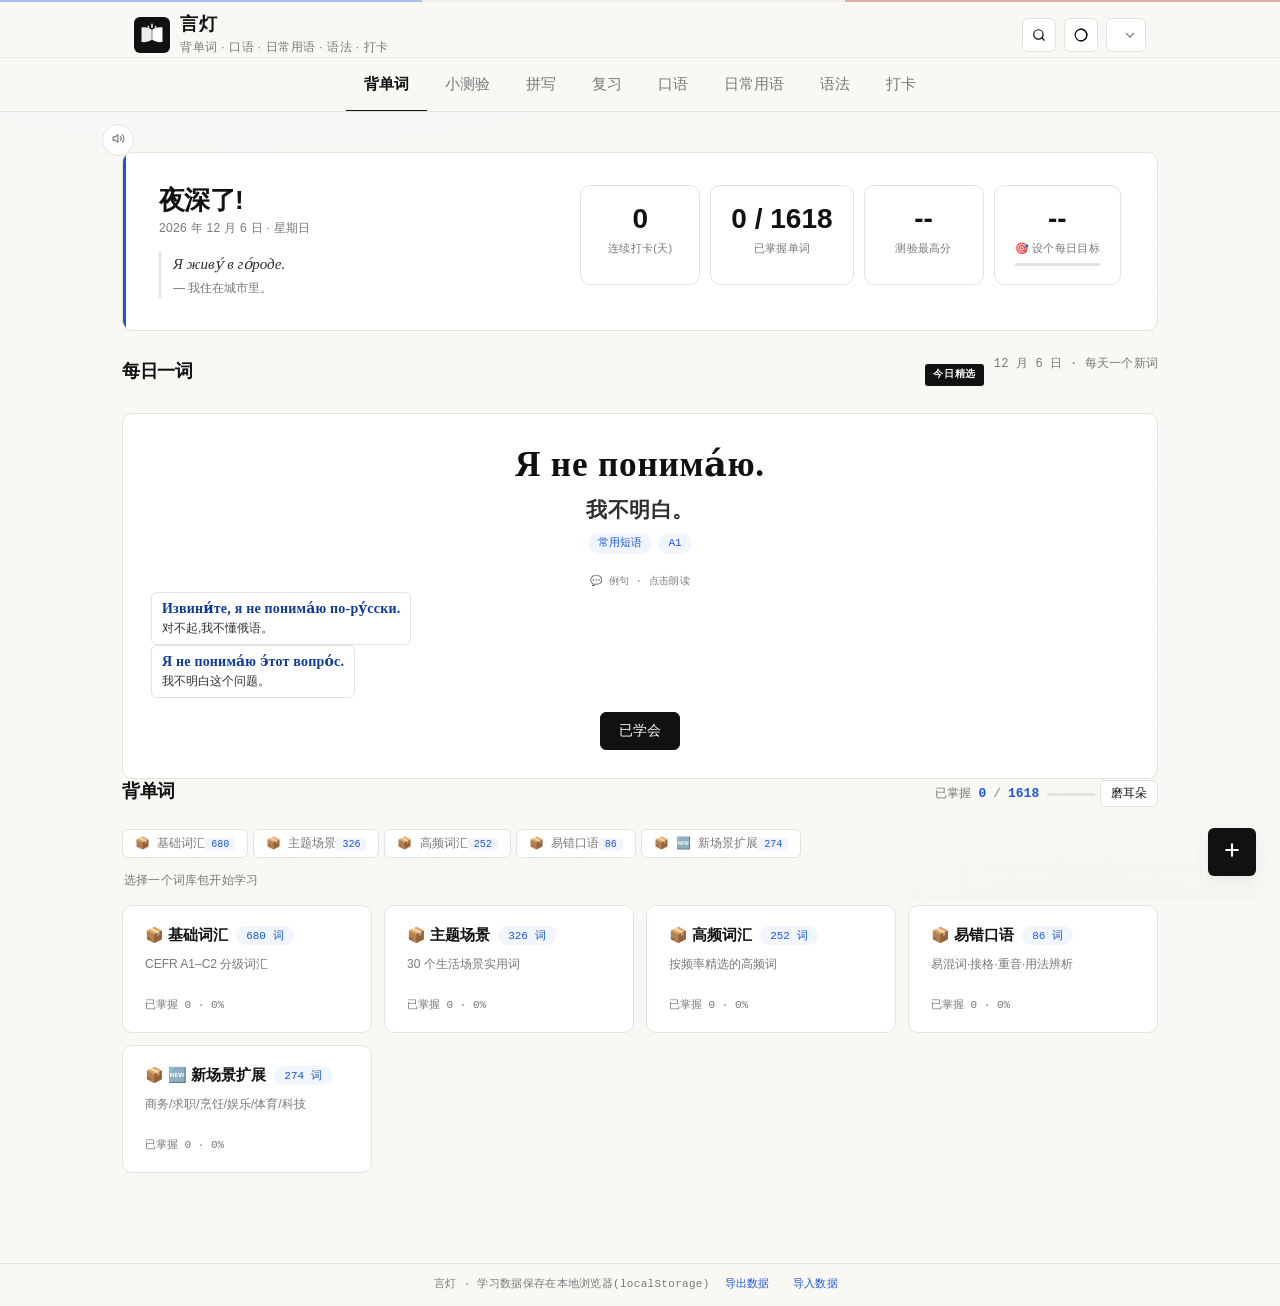
==== commit f9a43cb0: "改名：拾语 → 言灯" ====
--- a/index.html
+++ b/index.html
@@ -3,7 +3,7 @@
 <head>
   <meta charset="UTF-8">
   <meta name="viewport" content="width=device-width, initial-scale=1.0">
-  <title>拾语 · 背单词</title>
+  <title>言灯 · 背单词</title>
   <link rel="stylesheet" href="style.css">
   <link rel="icon" type="image/svg+xml" href="logo.svg">
 </head>
@@ -19,7 +19,7 @@
       <rect class="wave w3" x="26.7" y="10.8" width="1.8" height="3.4" rx=".9" fill="#fff" opacity=".78"/>
     </svg>
   </div>
-  <div class="splash-name">拾语</div>
+  <div class="splash-name">言灯</div>
   <div class="splash-line"></div>
   <div class="splash-tag">背单词 · 口语 · 日常用语 · 语法 · 打卡</div>
   <div class="splash-hint">点击任意处跳过</div>
@@ -29,7 +29,7 @@
     <div class="brand">
       <a href="index.html" class="brand-logo" title="返回首页"><svg viewBox="0 0 46 46" width="46" height="46" aria-hidden="true"><path d="M22.7 16.2 C19.3 13.7 14.4 12.7 9.6 13.3 L9.6 32 C14.4 32.6 19.3 31.6 22.7 29.1 Z" fill="#fff" opacity=".92"/><path d="M23.3 16.2 C26.7 13.7 31.6 12.7 36.4 13.3 L36.4 32 C31.6 32.6 26.7 31.6 23.3 29.1 Z" fill="#fff"/><rect x="22.1" y="8.2" width="1.8" height="6" rx=".9" fill="#fff"/><rect x="17.5" y="10.8" width="1.8" height="3.4" rx=".9" fill="#fff" opacity=".78"/><rect x="26.7" y="10.8" width="1.8" height="3.4" rx=".9" fill="#fff" opacity=".78"/></svg></a>
       <div class="brand-text">
-        <h1>拾语</h1>
+        <h1>言灯</h1>
         <p>背单词 · 口语 · 日常用语 · 语法 · 打卡</p>
       </div>
     </div>
@@ -197,7 +197,7 @@
 </main>
 
 <footer class="site-footer">
-  拾语 · 学习数据保存在本地浏览器(localStorage)
+  言灯 · 学习数据保存在本地浏览器(localStorage)
   <span class="footer-ops">
     <a href="#" id="export-btn">导出数据</a>
     <a href="#" id="import-btn">导入数据</a>
--- a/style.css
+++ b/style.css
@@ -1,4 +1,4 @@
-/* 拾语 · Minimalist Tech — 全面升级
+/* 言灯 · Minimalist Tech — 全面升级
  * 极简扁平 + 科技网格背景 + 丝滑页面切换 + 无白屏闪烁
  */
 * { box-sizing: border-box; margin: 0; padding: 0; }
@@ -39,33 +39,33 @@
 }
 
 body.dark {
-  --text: #e8e6e1;
-  --text-secondary: #9a9a9a;
-  --text-muted: #5a5a5a;
-  --bg: #0e0e0e;
-  --bg-2: #141414;
-  --card: #181818;
-  --card-solid: #1c1c1c;
-  --input-bg: #141414;
-  --border: #252525;
-  --border-subtle: #1e1e1e;
-  --border-active: #333333;
-  --shadow-sm: 0 1px 0 rgba(255,255,255,.02);
-  --shadow-md: 0 2px 8px rgba(0,0,0,.3);
-  --shadow-lg: 0 4px 16px rgba(0,0,0,.35);
-  --shadow-glow: 0 0 0 1px rgba(96,165,250,.08);
-  --primary: #60a5fa;
-  --primary-dark: #93c5fd;
-  --primary-light: #1e3a5f;
-  --primary-bg: rgba(96, 165, 250, .08);
-  --accent: #f87171;
-  --accent-bg: rgba(248, 113, 113, .08);
-  --green: #34d399;
-  --green-bg: rgba(52, 211, 153, .08);
-  --tip-bg: rgba(180, 140, 20, .08);
-  --tip-text: #fbbf24;
-  --chart-new: #60a5fa;
-  --chart-review: #34d399;
+  --text: #d4d0c8;
+  --text-secondary: #8a8680;
+  --text-muted: #555048;
+  --bg: #1a1816;
+  --bg-2: #222018;
+  --card: #252320;
+  --card-solid: #2a2724;
+  --input-bg: #222018;
+  --border: #353230;
+  --border-subtle: #2c2926;
+  --border-active: #4a4540;
+  --shadow-sm: 0 1px 0 rgba(255,255,255,.015);
+  --shadow-md: 0 2px 8px rgba(0,0,0,.25);
+  --shadow-lg: 0 4px 16px rgba(0,0,0,.3);
+  --shadow-glow: 0 0 0 1px rgba(180,160,140,.06);
+  --primary: #a09078;
+  --primary-dark: #b8a890;
+  --primary-light: #3a3430;
+  --primary-bg: rgba(160, 144, 120, .08);
+  --accent: #c08060;
+  --accent-bg: rgba(192, 128, 96, .08);
+  --green: #7aaa8a;
+  --green-bg: rgba(122, 170, 138, .08);
+  --tip-bg: rgba(180, 140, 60, .08);
+  --tip-text: #d4a840;
+  --chart-new: #a09078;
+  --chart-review: #7aaa8a;
 }
 
 html { scroll-behavior: smooth; }
@@ -93,10 +93,10 @@
 body.dark {
   color-scheme: dark;
   background-image:
-    radial-gradient(ellipse 80% 50% at 20% -10%, rgba(96,165,250,.04) 0%, transparent 60%),
-    radial-gradient(ellipse 60% 40% at 85% 110%, rgba(52,211,153,.03) 0%, transparent 60%),
-    linear-gradient(to right, rgba(255,255,255,.012) 1px, transparent 1px),
-    linear-gradient(to bottom, rgba(255,255,255,.012) 1px, transparent 1px);
+    radial-gradient(ellipse 80% 50% at 20% -10%, rgba(160,144,120,.03) 0%, transparent 60%),
+    radial-gradient(ellipse 60% 40% at 85% 110%, rgba(122,170,138,.02) 0%, transparent 60%),
+    linear-gradient(to right, rgba(255,255,255,.008) 1px, transparent 1px),
+    linear-gradient(to bottom, rgba(255,255,255,.008) 1px, transparent 1px);
 }
 
 ::selection { background: rgba(26, 86, 219, .12); }
@@ -388,7 +388,7 @@
 }
 .ru-word {
   font-size: clamp(2rem, 5vw + .5rem, 2.6rem); font-weight: 700; color: var(--text); text-align: center;
-  font-family: var(--font-serif); letter-spacing: .5px; line-height: 1.2;
+  font-family: 'Noto Serif SC', 'Source Han Serif CN', Georgia, serif; letter-spacing: .8px; line-height: 1.3;
 }
 .zh-word { font-size: clamp(1.2rem, 3vw + .25rem, 1.5rem); font-weight: 600; color: var(--text-secondary); letter-spacing: .5px; }
 .hint { font-size: 11px; color: var(--text-muted); letter-spacing: .6px; text-transform: uppercase; font-family: var(--font-mono); }
@@ -468,7 +468,7 @@
 }
 .word-item:hover { border-color: var(--border-active); box-shadow: var(--shadow-sm); transform: translateY(-1px); }
 .word-item.current { border-color: var(--primary); box-shadow: var(--shadow-glow); }
-.word-ru { font-weight: 700; font-size: 14px; color: var(--text); font-family: var(--font-serif); letter-spacing: .3px; }
+.word-ru { font-weight: 700; font-size: 15px; color: var(--text); font-family: 'Noto Serif SC', 'Source Han Serif CN', Georgia, serif; letter-spacing: .4px; }
 .word-zh { font-size: 12px; color: var(--text-muted); font-weight: 400; }
 .word-meta { font-size: 10px; color: var(--text-muted); white-space: nowrap; overflow: hidden; text-overflow: ellipsis; font-family: var(--font-mono); }
 .word-check {
@@ -529,7 +529,7 @@
   background: var(--card); transition: all .12s ease;
 }
 .search-item:hover { border-color: var(--border-active); transform: translateX(2px); }
-.search-ru { font-weight: 700; font-size: 15px; font-family: var(--font-serif); color: var(--text); }
+.search-ru { font-weight: 700; font-size: 16px; font-family: 'Noto Serif SC', 'Source Han Serif CN', Georgia, serif; color: var(--text); letter-spacing: .3px; }
 .search-zh { color: var(--text-muted); font-size: 12.5px; }
 .search-cat { font-size: 10px; color: var(--text-muted); font-family: var(--font-mono); }
 
@@ -562,8 +562,9 @@
 .daily-word-actions .btn.done { background: var(--green); color: #fff; border-color: var(--green); opacity: .75; }
 .daily-word-main { display: flex; flex-direction: column; align-items: center; gap: 6px; }
 .daily-word-ru {
-  font-size: 2rem; font-weight: 700; letter-spacing: .5px; text-align: center;
-  color: var(--text); font-family: var(--font-serif);
+  font-size: 2.2rem; font-weight: 700; letter-spacing: .8px; text-align: center;
+  color: var(--text); font-family: 'Noto Serif SC', 'Source Han Serif CN', Georgia, serif;
+  line-height: 1.3;
 }
 .daily-word-zh { font-size: 1.3rem; font-weight: 600; color: var(--text-secondary); letter-spacing: .5px; }
 .daily-word-meta { display: flex; align-items: center; gap: 6px; flex-wrap: wrap; justify-content: center; }
@@ -579,7 +580,7 @@
   border: 1px solid var(--border); border-radius: var(--radius);
   padding: 28px; font-size: 17px; text-align: center; margin-bottom: 16px; background: var(--card);
 }
-.q-ru { font-size: clamp(1.5rem, 4vw, 1.875rem); font-weight: 700; color: var(--text); font-family: var(--font-serif); letter-spacing: 1px; }
+.q-ru { font-size: clamp(1.5rem, 4vw, 1.875rem); font-weight: 700; color: var(--text); font-family: 'Noto Serif SC', 'Source Han Serif CN', Georgia, serif; letter-spacing: 1px; }
 .quiz-options { display: grid; grid-template-columns: 1fr 1fr; gap: 10px; }
 .quiz-option {
   display: flex; align-items: center; gap: 10px; text-align: left;
@@ -620,7 +621,7 @@
   border: 1px solid var(--border); border-radius: var(--radius-sm);
   padding: 11px 14px; display: flex; align-items: center; gap: 12px; background: var(--card);
 }
-.wrong-ru { font-weight: 700; font-size: 16px; color: var(--text); font-family: var(--font-serif); }
+.wrong-ru { font-weight: 700; font-size: 17px; color: var(--text); font-family: 'Noto Serif SC', 'Source Han Serif CN', Georgia, serif; letter-spacing: .4px; }
 .wrong-zh { color: var(--text-secondary); flex: 1; font-weight: 400; }
 .no-wrong { text-align: center; color: var(--text-muted); padding: 10px 0; font-family: var(--font-mono); }
 
@@ -644,7 +645,7 @@
 .spell-feedback { text-align: center; font-size: 16px; min-height: 28px; margin-bottom: 10px; font-weight: 500; }
 .spell-feedback.ok { color: var(--green); }
 .spell-feedback.no { color: var(--accent); }
-.spell-correct-word { font-family: var(--font-serif); font-weight: 700; margin: 0 5px; }
+.spell-correct-word { font-family: 'Noto Serif SC', 'Source Han Serif CN', Georgia, serif; font-weight: 700; margin: 0 5px; letter-spacing: .5px; }
 #spell-next { display: block; margin: 0 auto; min-width: 160px; }
 
 /* ========== 口语 ========== */
@@ -658,8 +659,12 @@
 }
 .sentence-item:hover { border-color: var(--border-active); }
 .s-no { color: var(--text-muted); font-size: 11px; width: 22px; text-align: right; flex-shrink: 0; font-family: var(--font-mono); }
-.sentence-item .ru { font-size: 16px; font-weight: 600; color: var(--text); flex: 1; font-family: var(--font-serif); }
-.sentence-item .zh { color: var(--text-muted); flex: 1.4; font-size: 13px; }
+.sentence-item .ru {
+  font-size: 17px; font-weight: 700; color: var(--text); flex: 1;
+  font-family: 'Noto Serif SC', 'Source Han Serif CN', Georgia, serif;
+  letter-spacing: .3px; line-height: 1.5;
+}
+.sentence-item .zh { color: var(--text-secondary); flex: 1.4; font-size: 14px; line-height: 1.6; }
 
 .twister-card {
   border: 1px solid var(--border); border-radius: var(--radius-sm);
@@ -667,8 +672,12 @@
   border-left: 2px solid var(--accent); transition: all .12s;
 }
 .twister-card:hover { border-color: var(--border-active); }
-.twister-card .ru { font-size: 15px; font-weight: 600; margin-bottom: 3px; font-family: var(--font-serif); }
-.twister-card .zh { color: var(--text-muted); font-size: 12px; }
+.twister-card .ru {
+  font-size: 16px; font-weight: 700; margin-bottom: 3px;
+  font-family: 'Noto Serif SC', 'Source Han Serif CN', Georgia, serif;
+  letter-spacing: .3px; line-height: 1.5;
+}
+.twister-card .zh { color: var(--text-secondary); font-size: 13px; line-height: 1.5; }
 .twister-card .tip { color: var(--accent); font-size: 11px; margin-top: 3px; font-family: var(--font-mono); }
 
 .dialogue-card {
@@ -683,8 +692,12 @@
   padding: 2px 8px; border-radius: 3px; white-space: nowrap; margin-top: 2px; font-family: var(--font-mono);
 }
 .dialogue-text { flex: 1; }
-.dialogue-text .ru { font-weight: 600; font-family: var(--font-serif); }
-.dialogue-text .zh { color: var(--text-muted); font-size: 12px; }
+.dialogue-text .ru {
+  font-weight: 700; font-size: 16px;
+  font-family: 'Noto Serif SC', 'Source Han Serif CN', Georgia, serif;
+  letter-spacing: .3px; line-height: 1.5;
+}
+.dialogue-text .zh { color: var(--text-secondary); font-size: 13px; line-height: 1.5; }
 
 /* ========== 字母表 ========== */
 .letter-group { margin-bottom: 24px; }
@@ -723,8 +736,12 @@
   background: var(--card); transition: all .12s;
 }
 .phrase-item:hover { border-color: var(--border-active); }
-.phrase-item .ru { font-size: 16px; font-weight: 600; color: var(--text); flex: 1; font-family: var(--font-serif); }
-.phrase-item .zh { color: var(--text-secondary); flex: 1.4; font-size: 13px; }
+.phrase-item .ru {
+  font-size: 17px; font-weight: 700; color: var(--text); flex: 1;
+  font-family: 'Noto Serif SC', 'Source Han Serif CN', Georgia, serif;
+  letter-spacing: .3px; line-height: 1.5;
+}
+.phrase-item .zh { color: var(--text-secondary); flex: 1.4; font-size: 14px; line-height: 1.6; }
 
 /* ========== 语法 ========== */
 .grammar-card {
@@ -811,7 +828,7 @@
   padding: 9px 12px; background: var(--card); transition: all .12s;
 }
 .book-item:hover { border-color: var(--border-active); }
-.book-ru { font-weight: 600; font-size: 15px; font-family: var(--font-serif); min-width: 110px; }
+.book-ru { font-weight: 700; font-size: 16px; font-family: 'Noto Serif SC', 'Source Han Serif CN', Georgia, serif; min-width: 110px; letter-spacing: .3px; }
 .book-zh { color: var(--text-secondary); font-size: 13px; flex: 1; }
 .book-meta { color: var(--text-muted); font-size: 11px; white-space: nowrap; font-family: var(--font-mono); }
 .wrong-fix-btn { flex-shrink: 0; }
@@ -854,7 +871,7 @@
   border: 1px solid var(--border); border-radius: var(--radius);
   padding: 20px; margin-bottom: 12px; background: var(--card); text-align: center;
 }
-.ear-ru { font-size: clamp(1.5rem, 4vw, 1.875rem); font-weight: 700; color: var(--text); font-family: var(--font-serif); }
+.ear-ru { font-size: clamp(1.5rem, 4vw, 1.875rem); font-weight: 700; color: var(--text); font-family: 'Noto Serif SC', 'Source Han Serif CN', Georgia, serif; letter-spacing: .5px; }
 .ear-zh { font-size: 15px; color: var(--text-muted); margin-top: 5px; }
 .ear-progress { text-align: center; color: var(--text-muted); font-size: 12px; margin-bottom: 12px; font-family: var(--font-mono); }
 .ear-controls { display: flex; gap: 8px; justify-content: center; margin-bottom: 12px; }
@@ -1348,9 +1365,9 @@
   font-family: inherit; transition: all .12s;
 }
 .example-item:hover { border-color: var(--primary); }
-.example-ru { font-size: 13px; font-weight: 600; color: var(--primary-dark); font-family: var(--font-serif); }
+.example-ru { font-size: 14px; font-weight: 600; color: var(--primary-dark); font-family: 'Noto Serif SC', 'Source Han Serif CN', Georgia, serif; letter-spacing: .2px; }
 body.dark .example-ru { color: var(--primary-dark); }
-.example-zh { font-size: 11.5px; color: var(--text-muted); }
+.example-zh { font-size: 12px; color: var(--text-secondary); line-height: 1.5; }
 
 .modal-label { display: block; font-size: 11px; color: var(--text-muted); margin: 8px 0 3px 2px; font-weight: 600; letter-spacing: .04em; text-transform: uppercase; font-family: var(--font-mono); }
 .modal-label:first-of-type { margin-top: 0; }
@@ -1368,21 +1385,92 @@
 .delete-btn { font-size: 11px; opacity: .6; }
 .delete-btn:hover { opacity: 1; }
 
-.splash-line {
-  width: 72px; height: 1px; margin-top: 10px; border-radius: 1px;
-  background: linear-gradient(90deg, transparent, var(--primary), transparent);
-  transform: scaleX(0); animation: lineIn .6s cubic-bezier(.22,.61,.36,1) .9s both;
-}
-@keyframes lineIn { to { transform: scaleX(1); } }
-.splash-hint {
-  position: absolute; bottom: 30px; left: 0; right: 0; text-align: center;
-  font-size: 11px; color: var(--text-muted); opacity: .5; font-family: var(--font-mono);
-}
+/* ========== 开屏动画 (Splash) ========== */
+.splash {
+  position: fixed; inset: 0; z-index: 999;
+  display: flex; flex-direction: column; align-items: center; justify-content: center;
+  background: linear-gradient(180deg, #f7f8fa, #eef0f4);
+  cursor: pointer;
+  transition: opacity .6s cubic-bezier(.4, 0, .2, 1), visibility .6s,
+    transform .6s cubic-bezier(.4, 0, .2, 1), filter .6s ease;
+  animation: splashAutoHide .6s ease 2.6s forwards;
+}
+body.dark .splash { background: linear-gradient(180deg, #14171d, #1b1f26); }
+.splash::before {
+  content: ''; position: absolute; inset: -20%; pointer-events: none;
+  background: radial-gradient(430px 430px at 50% 42%, color-mix(in srgb, var(--primary) 12%, transparent), transparent 66%);
+  opacity: 0; animation: glowIn 1.2s ease .25s both;
+}
+@keyframes glowIn { to { opacity: 1; } }
+.splash.hide {
+  opacity: 0; visibility: hidden; pointer-events: none;
+  transform: scale(1.035); filter: blur(6px);
+}
+.splash-logo {
+  width: 76px; height: 76px; border-radius: 22px;
+  background: linear-gradient(135deg, var(--primary) 0%, var(--primary-2) 100%);
+  display: flex; align-items: center; justify-content: center;
+  box-shadow: var(--glow);
+  animation: splashPop .7s cubic-bezier(.34, 1.56, .64, 1) both;
+}
+.splash-logo svg { display: block; }
+.splash-logo .book-l, .splash-logo .book-r {
+  stroke-dasharray: 100; stroke-dashoffset: 100;
+  animation: drawBook .85s cubic-bezier(.65, 0, .35, 1) .05s forwards;
+}
+.splash-logo .book-r { animation-delay: .18s; }
+@keyframes drawBook { to { stroke-dashoffset: 0; } }
 .splash-logo .wave {
   transform-box: fill-box; transform-origin: 50% 100%;
-  animation: waveRise .45s cubic-bezier(.34,1.56,.64,1) backwards;
-}
+  animation: waveRise .5s cubic-bezier(.34, 1.56, .64, 1) backwards;
+}
+.splash-logo .w1 { animation-delay: .42s; }
+.splash-logo .w2 { animation-delay: .55s; }
+.splash-logo .w3 { animation-delay: .63s; }
 @keyframes waveRise { from { transform: scaleY(.15); opacity: 0; } to { transform: scaleY(1); opacity: 1; } }
+.splash-name {
+  margin-top: 24px;
+  font-size: 19px; font-weight: 700;
+  background: linear-gradient(90deg, var(--primary), var(--primary-2));
+  -webkit-background-clip: text; background-clip: text;
+  -webkit-text-fill-color: transparent; color: transparent;
+  letter-spacing: .14em; text-indent: .14em;
+  animation: nameIn 1s cubic-bezier(.22, .61, .36, 1) .78s both;
+}
+@keyframes nameIn {
+  from { opacity: 0; letter-spacing: .55em; text-indent: .55em; transform: translateY(5px); }
+  to { opacity: 1; letter-spacing: .14em; text-indent: .14em; transform: none; }
+}
+.splash-line {
+  width: 88px; height: 1px; margin-top: 12px; border-radius: 1px;
+  background: linear-gradient(90deg, transparent, var(--primary), transparent);
+  transform: scaleX(0);
+  animation: lineIn .7s cubic-bezier(.22, .61, .36, 1) 1.02s both;
+}
+@keyframes lineIn { to { transform: scaleX(1); } }
+.splash-tag {
+  margin-top: 14px;
+  font-size: 12.5px; color: var(--muted); letter-spacing: 2px;
+  animation: fadeUp .55s ease 1.16s both;
+}
+.splash-hint {
+  position: absolute; bottom: 34px; left: 0; right: 0; text-align: center;
+  font-size: 11.5px; color: var(--muted); opacity: .55;
+  animation: fadeUp .55s ease 1.3s both;
+}
+@keyframes splashPop { from { transform: scale(.55); opacity: 0; } to { transform: scale(1); opacity: 1; } }
+@keyframes fadeUp { from { transform: translateY(12px); opacity: 0; } to { transform: translateY(0); opacity: 1; } }
+@keyframes splashAutoHide { to { opacity: 0; visibility: hidden; transform: scale(1.035); filter: blur(6px); } }
+.splash.fast .splash-logo,
+.splash.fast .splash-logo .wave,
+.splash.fast .book-l,
+.splash.fast .book-r,
+.splash.fast .splash-name,
+.splash.fast .splash-line,
+.splash.fast .splash-tag,
+.splash.fast .splash-hint { animation: none; }
+.splash.fast .book-l, .splash.fast .book-r { stroke-dashoffset: 0; }
+.splash.fast .splash-line { transform: scaleX(1); }
 
 .pack-tabs { display: flex; flex-wrap: wrap; gap: 5px; margin-bottom: 14px; }
 .pack-tab {
@@ -1395,7 +1483,7 @@
 .pack-count { font-size: 10px; background: var(--primary-bg); color: var(--primary); border-radius: 3px; padding: 1px 6px; font-family: var(--font-mono); font-weight: 500; }
 .pack-tab.active .pack-count { background: rgba(255,255,255,.2); color: #fff; }
 
-.stress-word { font-size: clamp(1.75rem, 5vw, 2.2rem); font-weight: 700; text-align: center; color: var(--text); font-family: var(--font-serif); letter-spacing: 2px; margin-bottom: 14px; }
+.stress-word { font-size: clamp(1.75rem, 5vw, 2.2rem); font-weight: 700; text-align: center; color: var(--text); font-family: 'Noto Serif SC', 'Source Han Serif CN', Georgia, serif; letter-spacing: 3px; margin-bottom: 14px; }
 .stress-options { display: flex; justify-content: center; gap: 8px; flex-wrap: wrap; margin: 14px 0 8px; }
 .stress-opt {
   border: 1px solid var(--border); background: var(--card); color: var(--text);
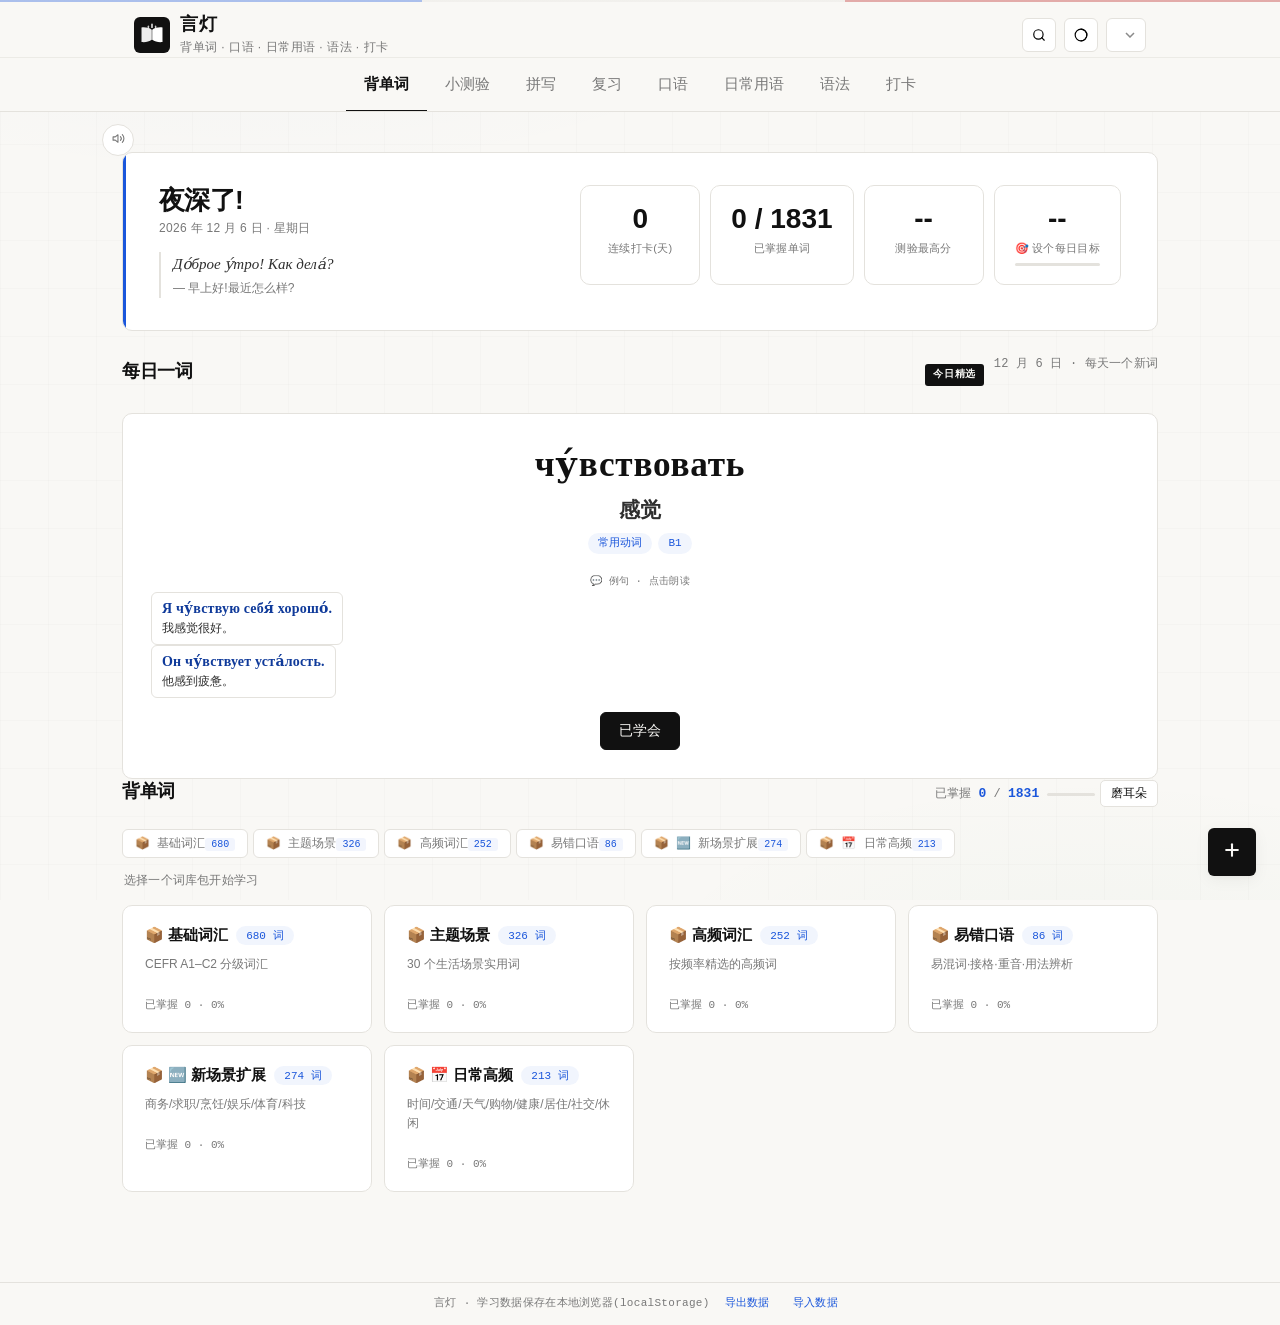
==== commit 53216263: "新增乱序学习与导入修复 - 背单词页:新增🔀 随机顺序按钮,点击立即打乱当前词库顺序 - 复习页:新增🔀 随机顺序按钮,支持在顺序/随机间切换,状态持久化 - 导入修复:批量导入/单个添加后自动切换到" ====
--- a/index.html
+++ b/index.html
@@ -175,6 +175,7 @@
         <button class="btn btn-nav" id="card-prev" title="上一个">
           <svg width="14" height="14" viewBox="0 0 24 24" fill="none" stroke="currentColor" stroke-width="2" stroke-linecap="round" stroke-linejoin="round"><polyline points="15 18 9 12 15 6"/></svg>
         </button>
+        <button class="btn btn-outline card-shuffle-btn" id="card-shuffle" title="随机顺序">🔀 随机</button>
         <button class="btn btn-soft-danger" id="card-new">不认识</button>
         <button class="btn btn-warn" id="card-familiar">不熟悉</button>
         <button class="btn btn-success card-main-btn" id="card-known">认识</button>
--- a/style.css
+++ b/style.css
@@ -31,6 +31,10 @@
   --tip-text: #7a5c1e;
   --chart-new: #1a56db;
   --chart-review: #15803d;
+  --success: #15803d;
+  --flame-core: #f59e0b;
+  --flame-mid: #ef4444;
+  --flame-tip: #fbbf24;
   --radius: 10px;
   --radius-sm: 6px;
   --font-sans: 'SF Pro Display', 'Geist Sans', 'Helvetica Neue', 'Inter', -apple-system, 'PingFang SC', 'Microsoft YaHei', sans-serif;
@@ -66,6 +70,10 @@
   --tip-text: #d4a840;
   --chart-new: #a09078;
   --chart-review: #7aaa8a;
+  --success: #7aaa8a;
+  --flame-core: #d97706;
+  --flame-mid: #dc2626;
+  --flame-tip: #f59e0b;
 }
 
 html { scroll-behavior: smooth; }
@@ -417,6 +425,17 @@
 }
 .card-actions .btn-soft-danger, .card-actions .btn-warn, .card-actions .btn-success { min-width: 110px; }
 .card-main-btn { padding: 12px 28px; font-size: 14px; }
+.card-shuffle-btn, .review-shuffle-btn {
+  min-width: 64px;
+  padding: 8px 14px;
+  font-size: 13px;
+  border-radius: var(--radius-sm);
+}
+.card-shuffle-btn.active, .review-shuffle-btn.active {
+  background: var(--primary);
+  color: #fff;
+  border-color: var(--primary);
+}
 .btn-nav {
   min-width: 38px; padding: 10px 12px; background: var(--card);
   border: 1px solid var(--border); color: var(--text-muted); border-radius: var(--radius-sm);
@@ -775,16 +794,154 @@
 
 /* ========== 打卡 ========== */
 .checkin-hero {
-  text-align: center; border: 1px solid var(--border);
-  border-radius: var(--radius); background: var(--card);
-  padding: 28px 20px; margin-bottom: 22px;
+  text-align: center;
+  border: 1px solid var(--border);
+  border-radius: var(--radius);
+  background: linear-gradient(135deg, var(--card) 0%, color-mix(in srgb, var(--primary) 8%, var(--card)) 100%);
+  padding: 36px 20px 28px;
+  margin-bottom: 22px;
+  position: relative;
+  overflow: hidden;
+}
+.checkin-hero::before {
+  content: '';
+  position: absolute;
+  top: -40%;
+  left: 50%;
+  transform: translateX(-50%);
+  width: 200%;
+  height: 200%;
+  background: radial-gradient(ellipse at center, color-mix(in srgb, var(--accent) 6%, transparent) 0%, transparent 70%);
+  pointer-events: none;
+}
+.hero-fire {
+  margin: 0 auto 12px;
+  width: 48px;
+  height: 48px;
+  display: flex;
+  align-items: center;
+  justify-content: center;
+}
+.fire-svg { display: block; }
+.fire-svg .flame-1 { animation: flicker 1.2s ease-in-out infinite alternate; }
+.fire-svg .flame-2 { animation: flicker 1.2s ease-in-out infinite alternate-reverse; }
+.fire-svg .flame-3 { animation: flicker 0.9s ease-in-out infinite alternate; }
+@keyframes flicker {
+  0% { opacity: 0.85; transform: scale(1) translateY(0); }
+  50% { opacity: 1; transform: scale(1.04) translateY(-1px); }
+  100% { opacity: 0.9; transform: scale(0.97) translateY(1px); }
 }
 .streak-num {
-  font-size: 3.8rem; font-weight: 700; line-height: 1;
+  font-size: 4rem;
+  font-weight: 800;
+  line-height: 1;
   color: var(--text);
-}
-.streak-label { color: var(--text-muted); margin-bottom: 12px; font-size: 12px; font-family: var(--font-mono); letter-spacing: .3px; }
-.checkin-msg { margin-top: 10px; color: var(--text-muted); font-size: 13px; }
+  margin-bottom: 4px;
+  font-variant-numeric: tabular-nums;
+  text-shadow: 0 0 24px color-mix(in srgb, var(--primary) 30%, transparent);
+}
+.streak-label {
+  color: var(--text-muted);
+  margin-bottom: 16px;
+  font-size: 12px;
+  font-family: var(--font-mono);
+  letter-spacing: 0.3px;
+  text-transform: uppercase;
+}
+.streak-milestones {
+  display: flex;
+  justify-content: center;
+  gap: 12px;
+  margin-bottom: 20px;
+  flex-wrap: wrap;
+}
+.milestone {
+  font-size: 11px;
+  font-family: var(--font-mono);
+  padding: 3px 10px;
+  border-radius: 999px;
+  border: 1px solid var(--border);
+  color: var(--text-muted);
+  transition: all 0.3s ease;
+}
+.milestone.reached {
+  background: color-mix(in srgb, var(--primary) 15%, transparent);
+  border-color: var(--primary);
+  color: var(--primary);
+  font-weight: 600;
+}
+.checkin-btn {
+  position: relative;
+  overflow: hidden;
+  padding: 14px 40px;
+  font-size: 16px;
+  font-weight: 600;
+  border-radius: 12px;
+  background: var(--primary);
+  color: #fff;
+  border: none;
+  cursor: pointer;
+  transition: all 0.2s cubic-bezier(0.4, 0, 0.2, 1);
+}
+.checkin-btn::after {
+  content: '';
+  position: absolute;
+  top: 0;
+  left: -100%;
+  width: 100%;
+  height: 100%;
+  background: linear-gradient(90deg, transparent, rgba(255,255,255,0.15), transparent);
+  transition: left 0.5s ease;
+}
+.checkin-btn:hover::after { left: 100%; }
+.checkin-btn:hover { transform: translateY(-2px); box-shadow: var(--shadow-lg); }
+.checkin-btn:active { transform: translateY(0) scale(0.97); }
+.checkin-btn.checked {
+  background: color-mix(in srgb, var(--success) 15%, var(--card));
+  color: var(--success);
+  border: 1px solid var(--success);
+  cursor: default;
+}
+.checkin-btn.checked::after { display: none; }
+.checkin-btn.pulse { animation: btnPulse 2s ease-in-out infinite; }
+@keyframes btnPulse {
+  0%, 100% { box-shadow: 0 0 0 0 color-mix(in srgb, var(--primary) 30%, transparent); }
+  50% { box-shadow: 0 0 0 8px color-mix(in srgb, var(--primary) 0%, transparent); }
+}
+.checkin-msg {
+  margin-top: 14px;
+  color: var(--text-muted);
+  font-size: 14px;
+  font-style: italic;
+  min-height: 20px;
+}
+.month-ring-wrap {
+  display: flex;
+  align-items: center;
+  gap: 20px;
+  margin-bottom: 22px;
+  padding: 20px;
+  border: 1px solid var(--border);
+  border-radius: var(--radius);
+  background: var(--card);
+}
+@media (max-width: 640px) {
+  .month-ring-wrap { flex-direction: column; align-items: flex-start; }
+}
+.month-ring { flex-shrink: 0; }
+.ring-fill { transition: stroke-dashoffset 0.8s cubic-bezier(0.4, 0, 0.2, 1); }
+.ring-stat { display: flex; justify-content: space-between; gap: 16px; margin-bottom: 8px; font-size: 13px; }
+.ring-stat:last-child { margin-bottom: 0; }
+.ring-stat .label { color: var(--text-muted); }
+.ring-stat b { color: var(--text); font-weight: 600; font-variant-numeric: tabular-nums; }
+.cal-section-title {
+  text-align: center;
+  font-size: 14px;
+  color: var(--text-muted);
+  font-family: var(--font-mono);
+  letter-spacing: 0.3px;
+  margin-bottom: 12px;
+}
 .calendar {
   display: grid; grid-template-columns: repeat(7, 1fr); gap: 5px;
   max-width: 420px; margin: 10px auto 6px;
@@ -793,19 +950,22 @@
 .cal-cell {
   aspect-ratio: 1; display: flex; align-items: center; justify-content: center;
   border: 1px solid var(--border); border-radius: var(--radius-sm);
-  font-size: 12px; color: var(--text-muted); transition: all .12s; font-weight: 400;
-}
-.cal-cell:hover { border-color: var(--border-active); transform: scale(1.06); }
-.cal-cell.checked {
-  background: var(--primary); border-color: var(--primary); color: #fff;
-  animation: calPop .25s cubic-bezier(.22,.9,.36,1) both;
-}
-@keyframes calPop { from { transform: scale(.8); } to { transform: scale(1); } }
+  font-size: 12px; color: var(--text-muted); transition: all .15s ease; font-weight: 400;
+  cursor: default; position: relative;
+}
 .cal-cell.today {
   border-color: var(--accent); border-width: 1.5px;
   font-weight: 600; color: var(--text);
+  box-shadow: 0 0 0 2px color-mix(in srgb, var(--accent) 20%, transparent);
 }
 .cal-cell.future { opacity: .25; }
+.cal-cell.checked {
+  background: linear-gradient(135deg, var(--primary) 0%, color-mix(in srgb, var(--primary) 80%, var(--accent)) 100%);
+  border-color: transparent; color: #fff; font-weight: 600;
+  animation: calPop .25s cubic-bezier(.22,.9,.36,1) both;
+}
+.cal-cell.checked:hover { transform: scale(1.1); }
+@keyframes calPop { from { transform: scale(.8); opacity: 0; } to { transform: scale(1); opacity: 1; } }
 .total-days { text-align: center; color: var(--text-muted); font-size: 12px; margin-top: 8px; font-family: var(--font-mono); }
 .total-days b { color: var(--primary); font-weight: 600; }
 
@@ -978,6 +1138,40 @@
 .stats-table th { color: var(--text-muted); font-weight: 600; font-family: var(--font-mono); }
 .stats-table td { color: var(--text-secondary); font-family: var(--font-mono); }
 .stats-table tr:hover td { background: var(--primary-bg); }
+
+/* ========== 周报 ========== */
+.weekly-nav { display: flex; gap: 8px; align-items: center; margin-bottom: 16px; }
+.weekly-nav .btn.active { background: var(--primary); color: #fff; border-color: var(--primary); }
+.weekly-grid { display: grid; grid-template-columns: repeat(7, 1fr); gap: 6px; margin-bottom: 14px; }
+.week-day {
+  display: flex; flex-direction: column; align-items: center;
+  padding: 10px 4px 8px; border-radius: 8px;
+  background: var(--card); border: 1px solid var(--border);
+  transition: border-color .2s, box-shadow .2s;
+}
+.week-day:hover { border-color: var(--border-active); box-shadow: var(--shadow-sm); }
+.week-day.is-today { border-color: var(--primary); background: var(--primary-bg); }
+.week-day-label { font-size: 11px; color: var(--text-muted); font-family: var(--font-mono); margin-bottom: 6px; }
+.week-day-label em { font-style: normal; color: var(--primary); font-weight: 700; }
+.week-bar-wrap { width: 100%; height: 84px; display: flex; align-items: flex-end; justify-content: center; margin-bottom: 4px; }
+.week-bar {
+  width: 70%; border-radius: 3px 3px 0 0;
+  background: linear-gradient(to top, var(--primary), var(--primary-light));
+  min-height: 4px; transition: height .4s cubic-bezier(.34,1.56,.64,1);
+}
+.week-day-num { font-size: 13px; font-weight: 600; color: var(--text); font-family: var(--font-mono); }
+.week-day-check { font-size: 10px; color: var(--green); margin-top: 2px; }
+.weekly-footer {
+  display: flex; gap: 0; border: 1px solid var(--border);
+  border-radius: 8px; overflow: hidden; background: var(--card);
+}
+.weekly-stat {
+  flex: 1; text-align: center; padding: 10px 4px;
+  border-right: 1px solid var(--border);
+}
+.weekly-stat:last-child { border-right: none; }
+.weekly-stat span { display: block; font-size: 10px; color: var(--text-muted); margin-bottom: 2px; }
+.weekly-stat b { font-size: 16px; color: var(--primary); font-weight: 700; font-family: var(--font-mono); }
 
 /* ========== 主题配色面板 ========== */
 .theme-wrap { position: relative; }
@@ -1045,6 +1239,12 @@
   .stats-table { font-size: 10.5px; }
   .stats-table th, .stats-table td { padding: 5px; }
   .chart-summary { gap: 4px 10px; flex-wrap: wrap; }
+  .weekly-grid { grid-template-columns: repeat(7, 1fr); gap: 3px; }
+  .week-day { padding: 6px 2px 5px; }
+  .week-bar-wrap { height: 56px; }
+  .week-day-num { font-size: 11px; }
+  .weekly-stat span { font-size: 9px; }
+  .weekly-stat b { font-size: 13px; }
   .site-footer { padding: 10px 8px; line-height: 1.7; }
   .footer-ops { display: block; margin-top: 3px; }
   .search-box .search-item { padding: 8px; }
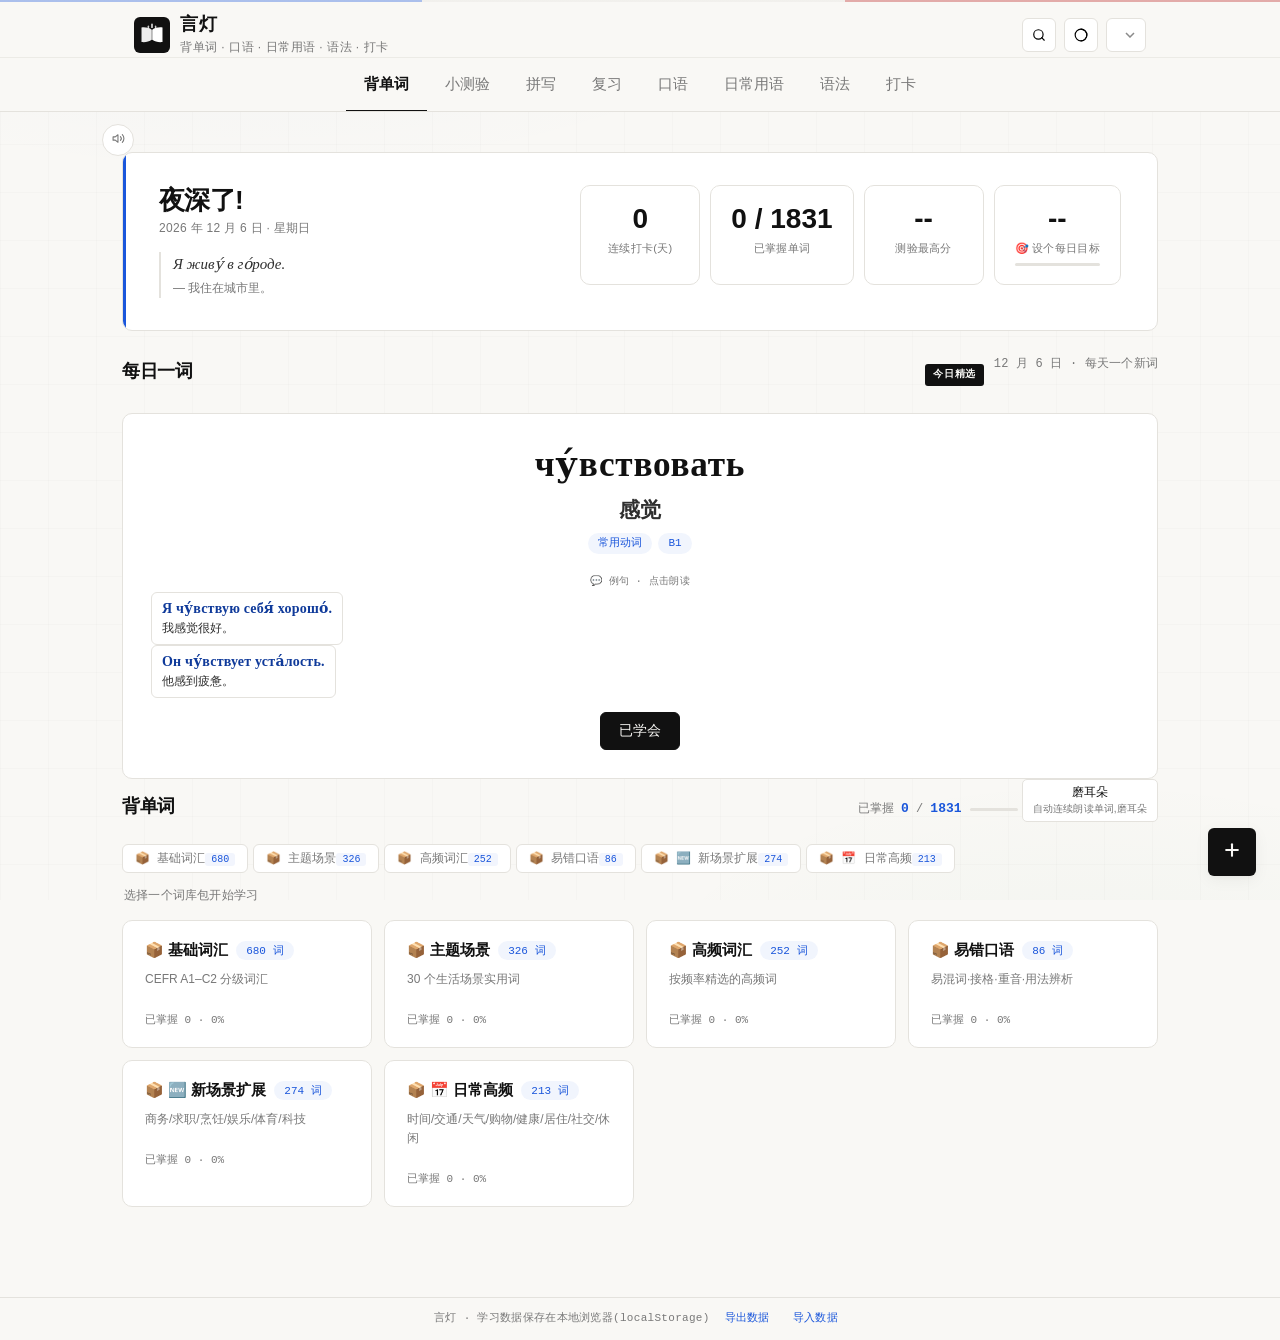
==== commit dcc04f9b: "新增6项实用功能：键盘快捷键/重音开关/错词专项/纯听力模式/confetti/Ctrl+K - 键盘快捷键：Space翻卡、← →翻页、1不认识/2模糊/3认识、Enter提交 - 重音显示开关：t" ====
--- a/index.html
+++ b/index.html
@@ -172,14 +172,15 @@
         </div>
       </div>
       <div class="card-actions">
-        <button class="btn btn-nav" id="card-prev" title="上一个">
+        <button class="btn btn-nav" id="card-prev" title="上一个 [←]">
           <svg width="14" height="14" viewBox="0 0 24 24" fill="none" stroke="currentColor" stroke-width="2" stroke-linecap="round" stroke-linejoin="round"><polyline points="15 18 9 12 15 6"/></svg>
         </button>
         <button class="btn btn-outline card-shuffle-btn" id="card-shuffle" title="随机顺序">🔀 随机</button>
-        <button class="btn btn-soft-danger" id="card-new">不认识</button>
-        <button class="btn btn-warn" id="card-familiar">不熟悉</button>
-        <button class="btn btn-success card-main-btn" id="card-known">认识</button>
-        <button class="btn btn-nav" id="card-next" title="下一个">
+        <button class="btn btn-light" id="stress-toggle" title="切换重音显示">重音:开</button>
+        <button class="btn btn-soft-danger" id="card-new">不认识 [1]</button>
+        <button class="btn btn-warn" id="card-familiar">不熟悉 [2]</button>
+        <button class="btn btn-success card-main-btn" id="card-known">认识 [3]</button>
+        <button class="btn btn-nav" id="card-next" title="下一个 [→]">
           <svg width="14" height="14" viewBox="0 0 24 24" fill="none" stroke="currentColor" stroke-width="2" stroke-linecap="round" stroke-linejoin="round"><polyline points="9 18 15 12 9 6"/></svg>
         </button>
       </div>
--- a/style.css
+++ b/style.css
@@ -1708,3 +1708,20 @@
 .spell-mode-tab.active { background: var(--text); border-color: var(--text); color: var(--bg); }
 
 /* 单文件版页内视图 */
+
+/* 重音开关按钮 */
+#stress-toggle { font-size: 12px; padding: 5px 10px; min-width: 64px; }
+#stress-toggle.active { background: var(--primary); color: #fff; border-color: var(--primary); }
+#stress-toggle:not(.active) { color: var(--text-muted); }
+
+/* 纯听力模式 */
+.spell-zh.pure-listen { color: var(--primary); font-weight: 600; }
+#spell-pure-listen.active { background: var(--primary); color: #fff; border-color: var(--primary); }
+
+/* 键盘快捷键提示 */
+.btn[title]::after { content: attr(title); display: block; font-size: 10px; color: var(--text-muted); margin-top: 2px; }
+.card-actions .btn-nav, .card-actions .btn-outline, .card-actions .btn-light,
+.card-actions .btn-soft-danger, .card-actions .btn-warn, .card-actions .btn-success { min-width: 60px; }
+
+/* 错词专项练习 */
+#wrongdrill-ru { font-size: clamp(1.2rem, 3vw + .25rem, 1.5rem); font-weight: 700; text-align: center; margin: 16px 0 8px; }
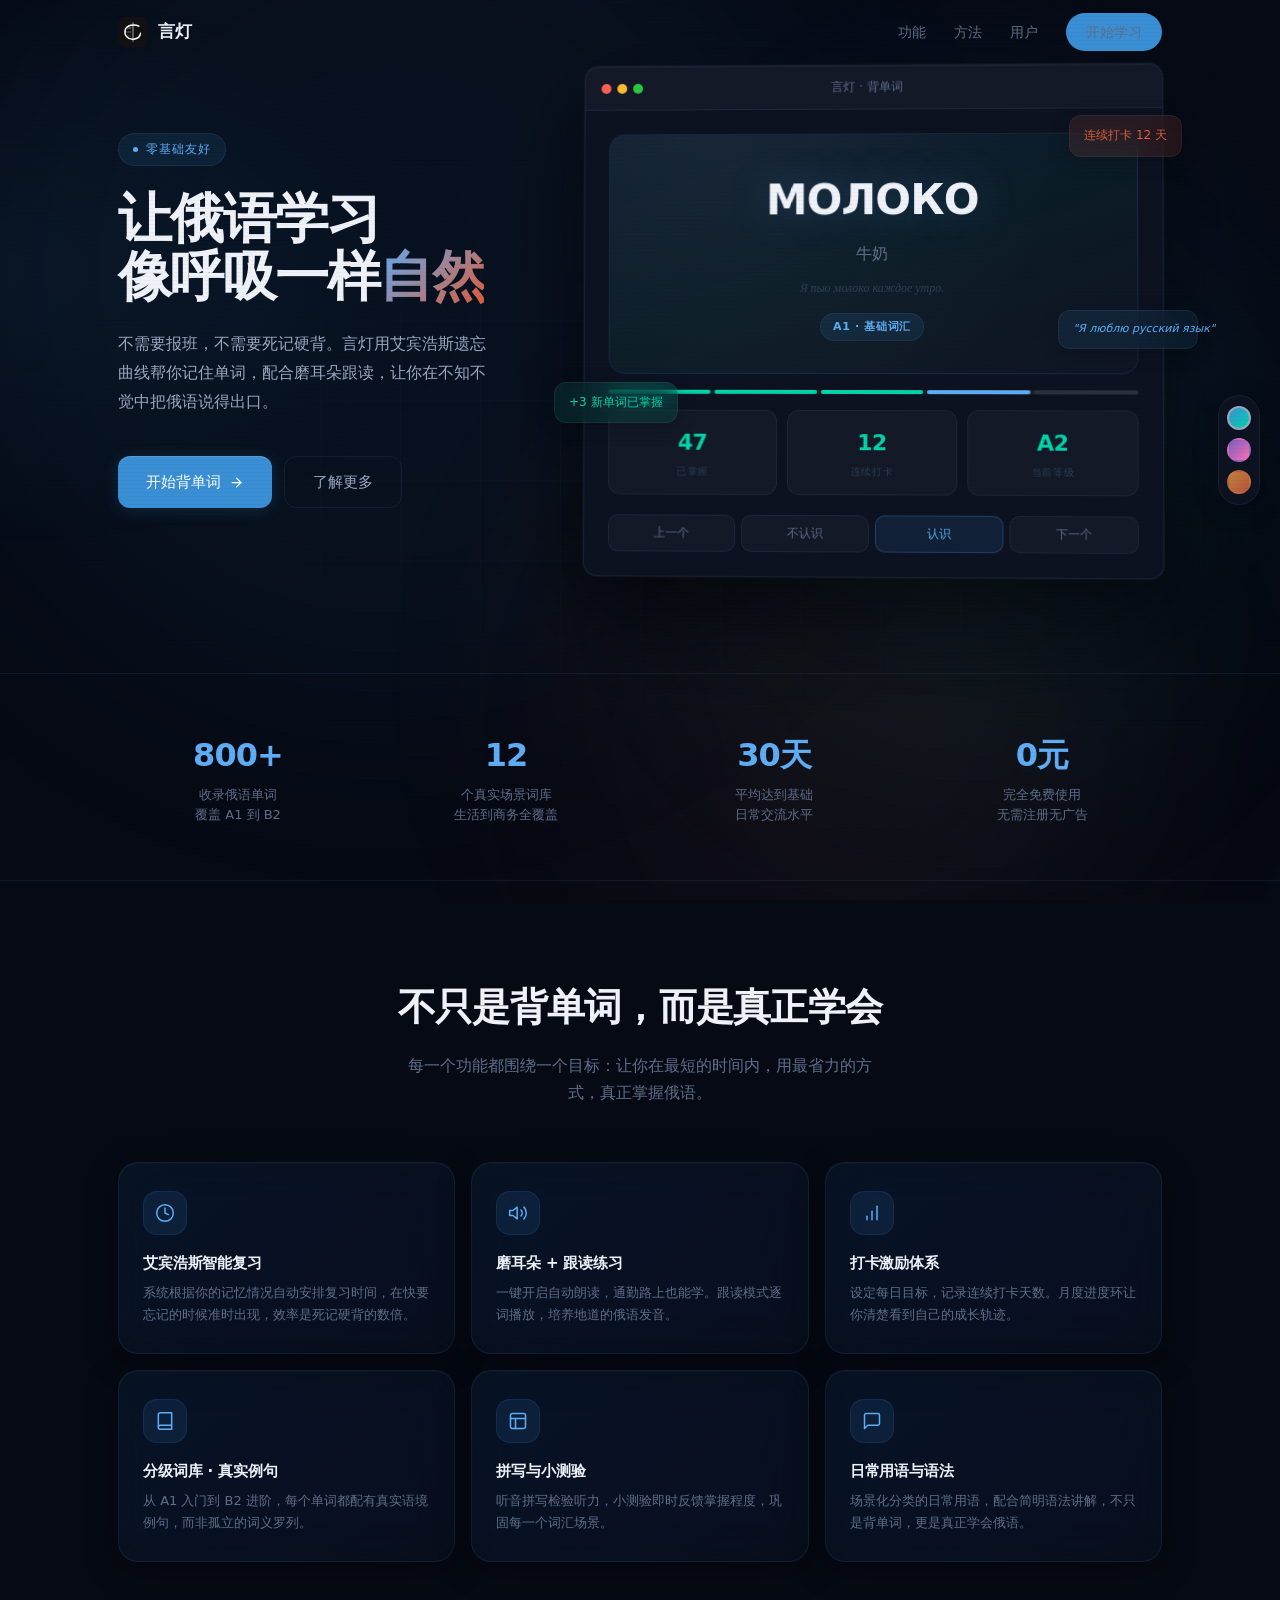
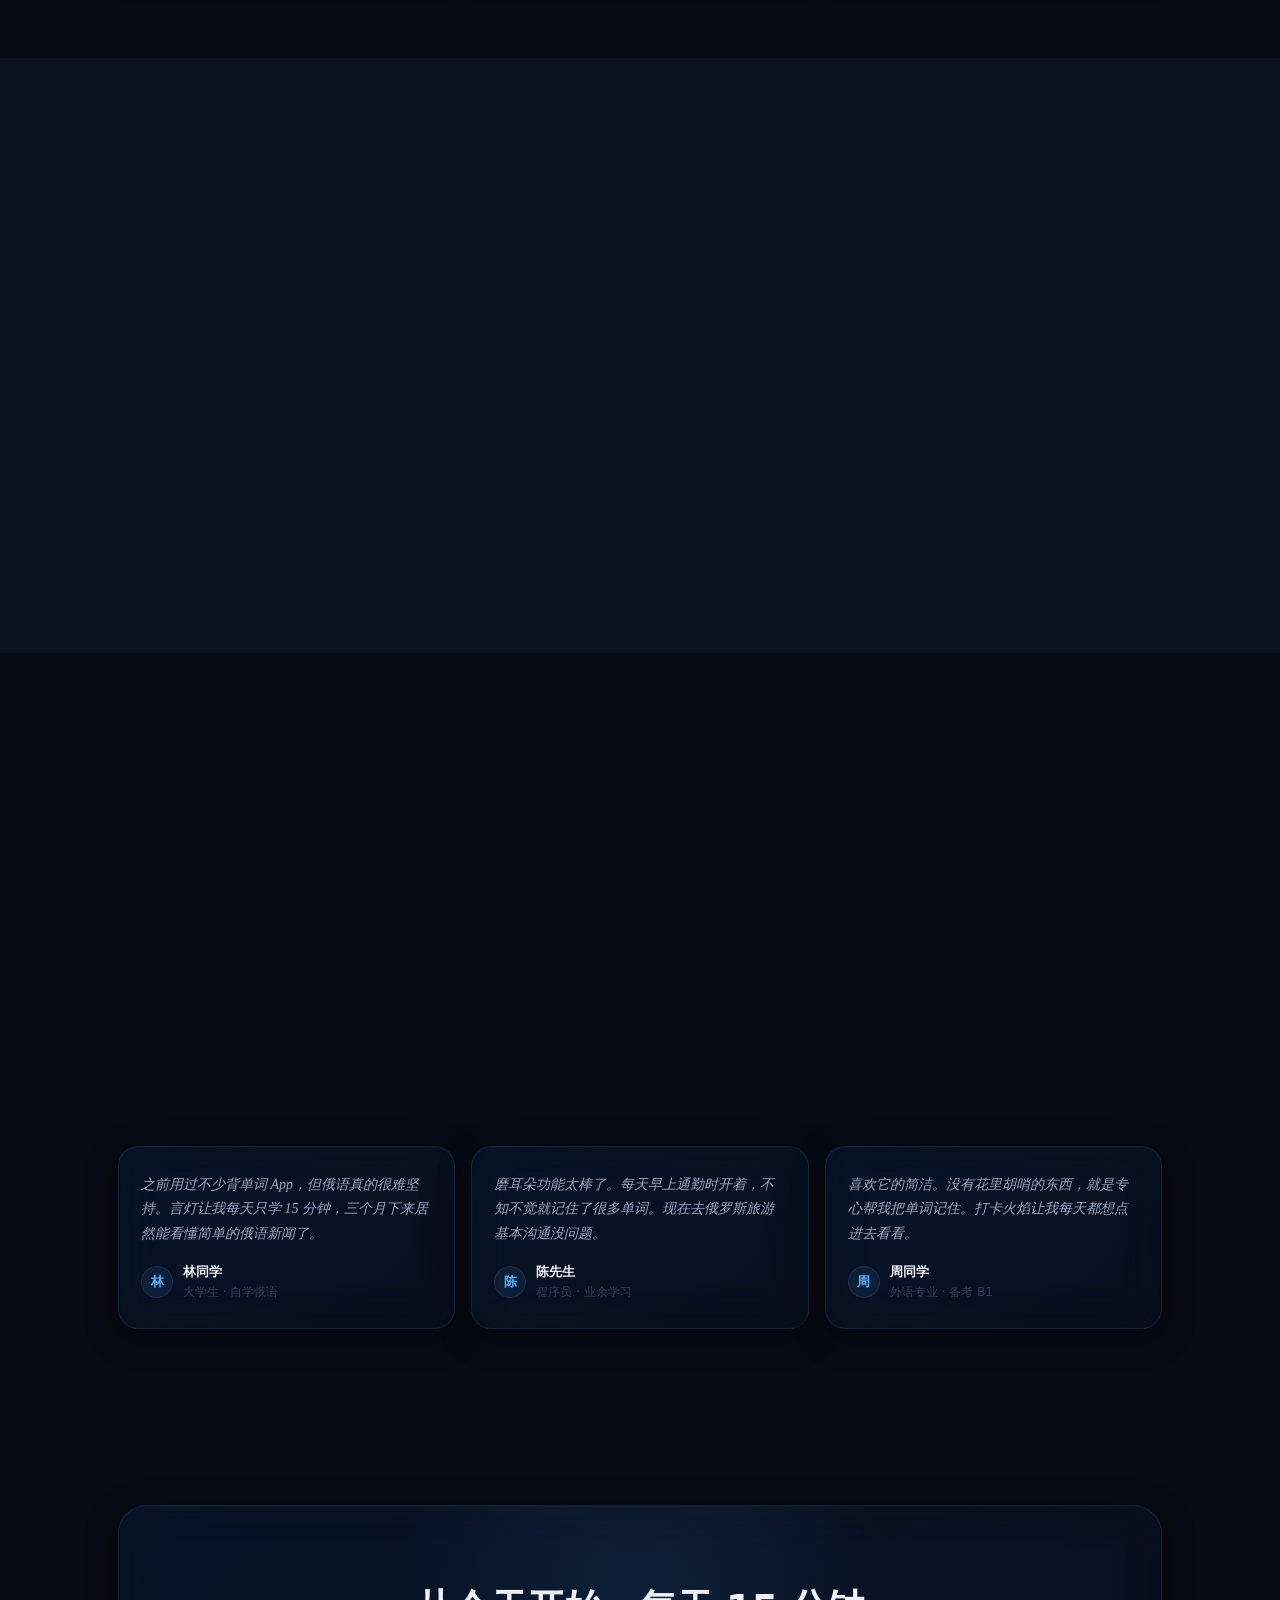
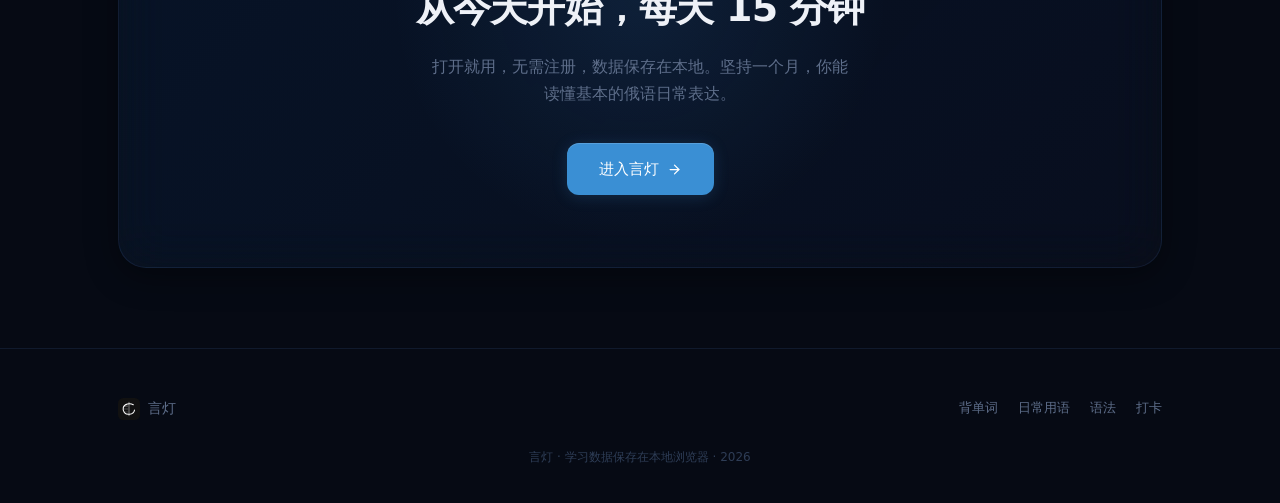
==== commit 9eb9f6a3: "新增 index.html 入口页，自动跳转 landing.html 宣传页" ====
--- a/index.html
+++ b/index.html
@@ -3,323 +3,11 @@
 <head>
   <meta charset="UTF-8">
   <meta name="viewport" content="width=device-width, initial-scale=1.0">
-  <title>言灯 · 背单词</title>
-  <link rel="stylesheet" href="style.css">
-  <link rel="icon" type="image/svg+xml" href="logo.svg">
+  <title>言灯 · 让俄语学习像呼吸一样自然</title>
+  <meta http-equiv="refresh" content="0;url=landing.html">
+  <script>window.location.replace('landing.html');</script>
 </head>
-<body data-page="home">
-<!-- 开场动画 -->
-<div class="splash" id="splash">
-  <div class="splash-logo">
-    <svg viewBox="0 0 46 46" width="76" height="76" aria-hidden="true">
-      <path class="book-l" pathLength="100" d="M22.7 16.2 C19.3 13.7 14.4 12.7 9.6 13.3 L9.6 32 C14.4 32.6 19.3 31.6 22.7 29.1 Z" fill="none" stroke="#fff" stroke-width="1.6" stroke-linecap="round" stroke-linejoin="round" opacity=".92"/>
-      <path class="book-r" pathLength="100" d="M23.3 16.2 C26.7 13.7 31.6 12.7 36.4 13.3 L36.4 32 C31.6 32.6 26.7 31.6 23.3 29.1 Z" fill="none" stroke="#fff" stroke-width="1.6" stroke-linecap="round" stroke-linejoin="round"/>
-      <rect class="wave w1" x="22.1" y="8.2" width="1.8" height="6" rx=".9" fill="#fff"/>
-      <rect class="wave w2" x="17.5" y="10.8" width="1.8" height="3.4" rx=".9" fill="#fff" opacity=".78"/>
-      <rect class="wave w3" x="26.7" y="10.8" width="1.8" height="3.4" rx=".9" fill="#fff" opacity=".78"/>
-    </svg>
-  </div>
-  <div class="splash-name">言灯</div>
-  <div class="splash-line"></div>
-  <div class="splash-tag">背单词 · 口语 · 日常用语 · 语法 · 打卡</div>
-  <div class="splash-hint">点击任意处跳过</div>
-</div>
-<header class="site-header">
-  <div class="header-inner">
-    <div class="brand">
-      <a href="index.html" class="brand-logo" title="返回首页"><svg viewBox="0 0 46 46" width="46" height="46" aria-hidden="true"><path d="M22.7 16.2 C19.3 13.7 14.4 12.7 9.6 13.3 L9.6 32 C14.4 32.6 19.3 31.6 22.7 29.1 Z" fill="#fff" opacity=".92"/><path d="M23.3 16.2 C26.7 13.7 31.6 12.7 36.4 13.3 L36.4 32 C31.6 32.6 26.7 31.6 23.3 29.1 Z" fill="#fff"/><rect x="22.1" y="8.2" width="1.8" height="6" rx=".9" fill="#fff"/><rect x="17.5" y="10.8" width="1.8" height="3.4" rx=".9" fill="#fff" opacity=".78"/><rect x="26.7" y="10.8" width="1.8" height="3.4" rx=".9" fill="#fff" opacity=".78"/></svg></a>
-      <div class="brand-text">
-        <h1>言灯</h1>
-        <p>背单词 · 口语 · 日常用语 · 语法 · 打卡</p>
-      </div>
-    </div>
-    <div class="header-right">
-      <button id="search-btn" class="theme-toggle" title="查词搜索">
-        <svg width="14" height="14" viewBox="0 0 24 24" fill="none" stroke="currentColor" stroke-width="2" stroke-linecap="round" stroke-linejoin="round"><circle cx="11" cy="11" r="8"/><line x1="21" y1="21" x2="16.65" y2="16.65"/></svg>
-      </button>
-      <div class="theme-wrap">
-        <button id="theme-toggle" class="theme-toggle" title="主题配色与深色模式">
-          <svg width="14" height="14" viewBox="0 0 24 24" fill="none" stroke="currentColor" stroke-width="2" stroke-linecap="round" stroke-linejoin="round"><circle cx="12" cy="12" r="10"/><path d="M12 2a10 10 0 0 1 0 20"/></svg>
-        </button>
-        <div class="theme-panel" id="theme-panel">
-          <div class="theme-panel-title">主题配色</div>
-          <div class="theme-swatches" id="theme-swatches"></div>
-          <div class="theme-panel-divider"></div>
-          <div class="theme-panel-title">排版风格</div>
-          <div class="layout-swatches" id="layout-swatches"></div>
-          <div class="theme-panel-divider"></div>
-          <button class="theme-dark-btn" id="theme-dark-btn">深色模式: 关</button>
-        </div>
-      </div>
-      <select id="lang-select" class="lang-select" title="选择语言"></select>
-    </div>
-  </div>
-    <nav class="tabs">
-    <a class="tab active" href="index.html">背单词</a>
-    <a class="tab" href="quiz.html">小测验</a>
-    <a class="tab" href="spell.html">拼写</a>
-    <a class="tab" href="review.html">复习</a>
-    <a class="tab" href="speak.html">口语</a>
-    <a class="tab" href="phrases.html">日常用语</a>
-    <a class="tab" href="grammar.html" data-tab="grammar">语法</a>
-    <a class="tab" href="checkin.html">打卡</a>
-    </nav>
-</header>
-
-<main class="container">
-
-  <!-- 概览 -->
-  <section class="hero reveal">
-    <div class="hero-main">
-      <h2 id="hero-greet">你好!</h2>
-      <p class="hero-date" id="hero-date"></p>
-      <div class="hero-quote" id="hero-quote">
-        <span class="quote-ru" id="hero-quote-ru"></span>
-        <span class="quote-zh" id="hero-quote-zh"></span>
-      </div>
-    </div>
-    <div class="hero-stats">
-      <div class="stat-card reveal reveal-delay-1"><div class="stat-num" id="hero-streak">0</div><div class="stat-label">连续打卡(天)</div></div>
-      <div class="stat-card reveal reveal-delay-2"><div class="stat-num" id="hero-learned">0</div><div class="stat-label">已掌握单词</div></div>
-      <div class="stat-card reveal reveal-delay-3"><div class="stat-num" id="hero-best">--</div><div class="stat-label">测验最高分</div></div>
-      <div class="stat-card goal-card reveal reveal-delay-3" id="hero-goal" title="点击设置每日学习目标">
-        <div class="stat-num" id="goal-num">--</div>
-        <div class="stat-label" id="goal-label">设个每日目标</div>
-        <div class="goal-bar"><i id="goal-bar-fill"></i></div>
-      </div>
-    </div>
-  </section>
-
-  <!-- 每日一词 -->
-  <section class="tab-panel active reveal">
-    <div class="panel-head">
-      <h2>每日一词</h2>
-      <div style="display:flex;align-items:center;gap:10px;">
-        <span class="today-badge">今日精选</span>
-        <span class="sub-tip" id="daily-word-date"></span>
-      </div>
-    </div>
-    <div class="daily-word">
-      <button class="speak-btn" id="daily-word-speak" title="点击朗读">
-        <svg width="13" height="13" viewBox="0 0 24 24" fill="none" stroke="currentColor" stroke-width="2" stroke-linecap="round" stroke-linejoin="round"><polygon points="11 5 6 9 2 9 2 15 6 15 11 19 11 5"/><path d="M19.07 4.93a10 10 0 0 1 0 14.14"/><path d="M15.54 8.46a5 5 0 0 1 0 7.07"/></svg>
-      </button>
-      <div class="daily-word-main">
-        <div class="daily-word-ru" id="daily-word-ru">—</div>
-        <div class="daily-word-zh" id="daily-word-zh"></div>
-        <div class="daily-word-meta" id="daily-word-meta"></div>
-      </div>
-      <div class="daily-word-ex" id="daily-word-ex"></div>
-      <div class="daily-word-actions">
-        <button class="btn btn-primary" id="daily-word-known">已学会</button>
-      </div>
-    </div>
-  </section>
-
-  <!-- 背单词 -->
-  <section class="tab-panel active reveal">
-    <div class="panel-head">
-      <h2>背单词</h2>
-      <div class="panel-head-right">
-        <div class="stats"><span>已掌握 <b id="vocab-learned-count">0</b> / <b id="vocab-total">0</b></span><span class="stats-bar"><i id="stats-bar-fill"></i></span></div>
-        <button class="btn btn-light btn-sm" id="ear-open" title="自动连续朗读单词,磨耳朵">磨耳朵</button>
-      </div>
-    </div>
-    <div class="pack-tabs" id="pack-tabs"></div>
-
-    <!-- 词库包选择面板:点入某个词库包后才显示单词 -->
-    <div class="pack-gate" id="pack-gate">
-      <p class="sub-tip">选择一个词库包开始学习</p>
-      <div class="pack-gate-grid" id="pack-gate-grid"></div>
-    </div>
-
-    <!-- 单词学习区(进入词库包后展开) -->
-    <div id="vocab-area" hidden>
-      <div class="controls">
-        <select id="vocab-level" title="按等级筛选">
-          <option value="">全部等级</option>
-          <option>A1</option>
-          <option>A2</option>
-          <option>B1</option>
-          <option>B2</option>
-          <option>C1</option>
-          <option>C2</option>
-        </select>
-        <input id="vocab-search" type="search" placeholder="搜索单词...">
-        <select id="vocab-order" title="浏览顺序">
-          <option value="seq">顺序浏览</option>
-          <option value="rand">随机浏览</option>
-        </select>
-        <button id="vocab-add-btn" class="btn btn-outline">添加单词</button>
-      </div>
-      <div class="cat-chips" id="vocab-category"></div>
-      <div class="flashcard" id="flashcard">
-        <div class="flashcard-inner">
-          <div class="flashcard-face flashcard-front">
-            <button class="speak-btn" id="card-speak" title="听发音">
-              <svg width="13" height="13" viewBox="0 0 24 24" fill="none" stroke="currentColor" stroke-width="2" stroke-linecap="round" stroke-linejoin="round"><polygon points="11 5 6 9 2 9 2 15 6 15 11 19 11 5"/><path d="M19.07 4.93a10 10 0 0 1 0 14.14"/><path d="M15.54 8.46a5 5 0 0 1 0 7.07"/></svg>
-            </button>
-            <span class="known-badge" id="card-known-badge" hidden>已掌握</span>
-            <div class="ru-word" id="card-ru">—</div>
-            <div class="hint">点击卡片查看意思</div>
-          </div>
-          <div class="flashcard-face flashcard-back">
-            <div class="zh-word" id="card-zh">—</div>
-            <div class="cat-tag" id="card-cat"></div>
-            <div class="card-note" id="card-note" hidden></div>
-            <div class="card-examples" id="card-examples"></div>
-            <button class="btn btn-ghost btn-sm delete-btn" id="card-delete" hidden>删除此单词</button>
-          </div>
-        </div>
-      </div>
-      <div class="card-actions">
-        <button class="btn btn-nav" id="card-prev" title="上一个 [←]">
-          <svg width="14" height="14" viewBox="0 0 24 24" fill="none" stroke="currentColor" stroke-width="2" stroke-linecap="round" stroke-linejoin="round"><polyline points="15 18 9 12 15 6"/></svg>
-        </button>
-        <button class="btn btn-outline card-shuffle-btn" id="card-shuffle" title="随机顺序">🔀 随机</button>
-        <button class="btn btn-light" id="stress-toggle" title="切换重音显示">重音:开</button>
-        <button class="btn btn-soft-danger" id="card-new">不认识 [1]</button>
-        <button class="btn btn-warn" id="card-familiar">不熟悉 [2]</button>
-        <button class="btn btn-success card-main-btn" id="card-known">认识 [3]</button>
-        <button class="btn btn-nav" id="card-next" title="下一个 [→]">
-          <svg width="14" height="14" viewBox="0 0 24 24" fill="none" stroke="currentColor" stroke-width="2" stroke-linecap="round" stroke-linejoin="round"><polyline points="9 18 15 12 9 6"/></svg>
-        </button>
-      </div>
-      <p class="progress-text" id="card-progress"></p>
-      <div class="known-bar"><div class="known-bar-fill" id="known-bar-fill"></div></div>
-      <button class="word-grid-toggle" id="word-grid-toggle" title="展开 / 收起单词列表">
-        <span class="word-grid-title" id="word-grid-title"></span>
-        <span class="grid-toggle-arrow" id="grid-toggle-arrow">↓</span>
-      </button>
-      <div class="word-grid-wrap" id="word-grid-wrap">
-        <div class="word-grid" id="word-grid"></div>
-      </div>
-    </div>
-  </section>
-
-</main>
-
-<footer class="site-footer">
-  言灯 · 学习数据保存在本地浏览器(localStorage)
-  <span class="footer-ops">
-    <a href="#" id="export-btn">导出数据</a>
-    <a href="#" id="import-btn">导入数据</a>
-  </span>
-</footer>
-
-<div class="toast" id="toast"></div>
-
-<!-- 一键添加单词(悬浮按钮) -->
-<button id="fab-add" class="fab" title="一键添加单词">
-  <svg width="20" height="20" viewBox="0 0 24 24" fill="none" stroke="currentColor" stroke-width="2.5" stroke-linecap="round" stroke-linejoin="round"><line x1="12" y1="5" x2="12" y2="19"/><line x1="5" y1="12" x2="19" y2="12"/></svg>
-</button>
-
-<!-- 添加单词弹窗 -->
-<div class="modal" id="add-modal" hidden>
-  <div class="modal-box">
-    <h3>添加单词</h3>
-    <div class="add-mode-tabs">
-      <button class="add-mode-tab active" data-mode="single">单个添加</button>
-      <button class="add-mode-tab" data-mode="bulk">批量导入</button>
-    </div>
-    <div id="add-single-view">
-      <label class="modal-label" for="add-ru">俄语单词(可带重音符号)</label>
-      <input id="add-ru" type="text" placeholder="如: молоко">
-      <label class="modal-label" for="add-zh">中文意思</label>
-      <input id="add-zh" type="text" placeholder="如: 牛奶">
-      <label class="modal-label" for="add-cat">分类(可选,可直接输入新分类)</label>
-      <input id="add-cat" type="text" list="add-cat-list" placeholder="如: 场景·厨房做饭(不填归入「自定义」)">
-      <datalist id="add-cat-list"></datalist>
-      <label class="modal-label" for="add-note">备注(可选,显示在卡片背面)</label>
-      <input id="add-note" type="text" placeholder="如: 接第3格:звонить кому">
-      <p class="modal-tip">保存后自动标记「认识」,直接进入艾宾浩斯复习计划</p>
-    </div>
-    <div id="add-bulk-view" hidden>
-      <label class="modal-label" for="add-bulk-cat">导入到分类(可选,不填归入「自定义」)</label>
-      <input id="add-bulk-cat" type="text" list="add-cat-list" placeholder="如: 场景·餐厅点餐">
-      <label class="modal-label" for="add-bulk-text">每行一个单词:单词 | 意思 | 备注(备注可选)</label>
-      <textarea id="add-bulk-text" rows="8" placeholder="молоко | 牛奶&#10;звонить | 打电话 | 接第 3 格"></textarea>
-      <p class="modal-tip">支持 | 、Tab 或多个空格分隔;一键导入后全部自动标记「认识」并进入艾宾浩斯复习计划,重复的单词自动跳过</p>
-    </div>
-    <div class="modal-actions">
-      <button class="btn btn-light" id="add-cancel">取消</button>
-      <button class="btn btn-primary" id="add-save">保存并开始学习</button>
-    </div>
-  </div>
-</div>
-
-<!-- 查词搜索弹窗(任意页面可用) -->
-<div class="modal" id="search-modal" hidden>
-  <div class="modal-box search-box">
-    <h3>查词</h3>
-    <input id="search-input" type="search" placeholder="输入单词或中文意思,如: молоко 或 牛奶">
-    <div class="search-results" id="search-results"></div>
-    <div class="modal-actions">
-      <button class="btn btn-light" id="search-close">关闭</button>
-    </div>
-  </div>
-</div>
-
-<!-- 每日学习目标弹窗 -->
-<div class="modal" id="goal-modal" hidden>
-  <div class="modal-box">
-    <h3>每日学习目标</h3>
-    <label class="modal-label" for="goal-input">每天学习多少个新单词?</label>
-    <input id="goal-input" type="number" min="0" max="9999" placeholder="如: 20(填 0 表示不设目标)">
-    <p class="modal-tip">今天标记「认识」的新词计入进度,达成当天自动庆祝</p>
-    <div class="modal-actions">
-      <button class="btn btn-light" id="goal-cancel">取消</button>
-      <button class="btn btn-primary" id="goal-save">保存目标</button>
-    </div>
-  </div>
-</div>
-
-<!-- 磨耳朵弹窗:自动连续朗读单词 -->
-<div class="modal" id="ear-modal" hidden>
-  <div class="modal-box ear-box">
-    <h3>磨耳朵</h3>
-    <div class="ear-now">
-      <div class="ear-ru" id="ear-ru">—</div>
-      <div class="ear-zh" id="ear-zh"></div>
-    </div>
-    <div class="ear-progress" id="ear-progress">0 / 0</div>
-    <div class="ear-controls">
-      <button class="btn btn-primary" id="ear-toggle">开始</button>
-      <button class="btn btn-light" id="ear-next">下一个</button>
-    </div>
-    <div class="ear-settings">
-      <label>间隔
-        <select id="ear-gap">
-          <option value="800">0.8 秒</option>
-          <option value="1500" selected>1.5 秒</option>
-          <option value="3000">3 秒</option>
-        </select>
-      </label>
-      <label>词池
-        <select id="ear-pool">
-          <option value="all" selected>全部单词</option>
-          <option value="known">已学单词</option>
-          <option value="new">未学单词</option>
-        </select>
-      </label>
-      <label>顺序
-        <select id="ear-order">
-          <option value="shuffle" selected>随机</option>
-          <option value="seq">按词表</option>
-        </select>
-      </label>
-    </div>
-    <p class="modal-tip">戴上耳机,盲听跟读;暂停后再按「继续」从当前词重播</p>
-    <div class="modal-actions">
-      <button class="btn btn-light" id="ear-close">关闭</button>
-    </div>
-  </div>
-</div>
-
-<!-- 导入数据(隐藏文件选择) -->
-<input type="file" id="import-file" accept=".json,application/json" hidden>
-
-<script src="langs.js"></script>
-<script src="data-ru.js"></script>
-<script src="app.js"></script>
+<body>
+  <p><a href="landing.html">进入言灯</a></p>
 </body>
 </html>
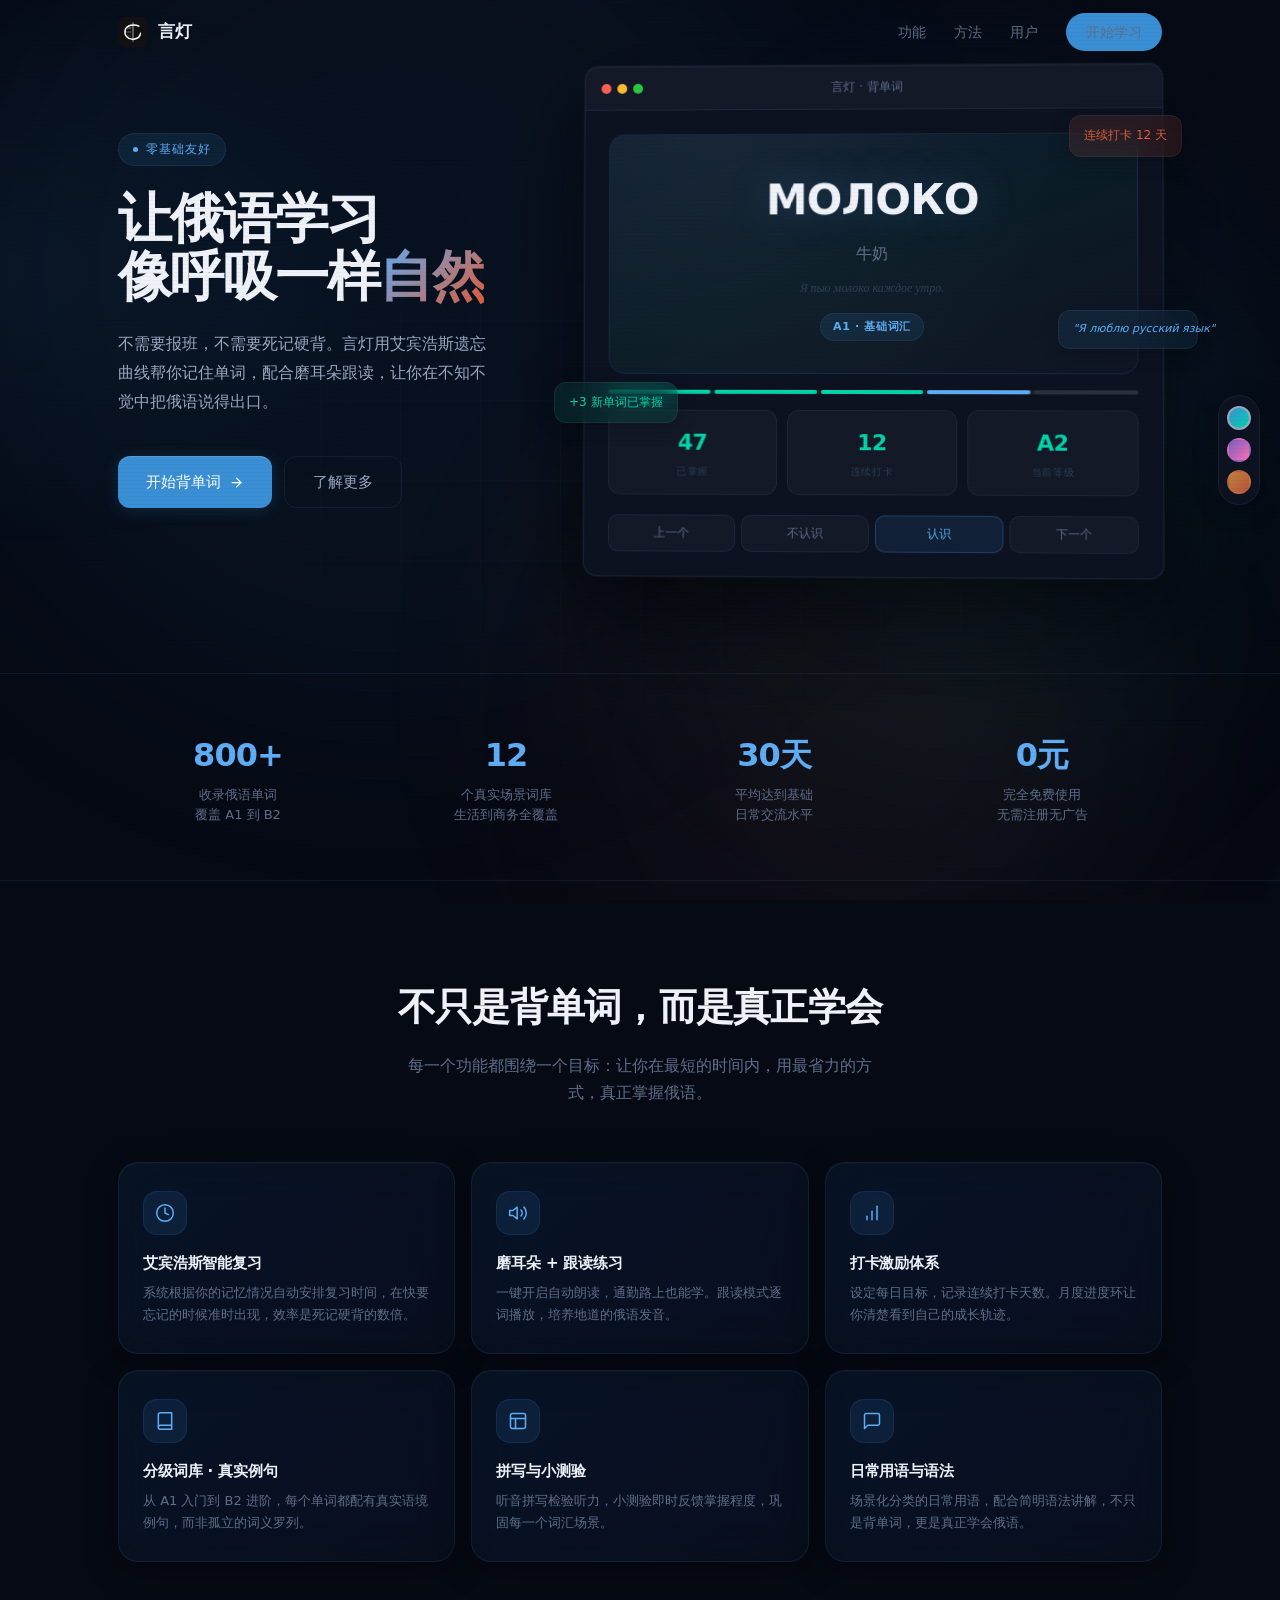
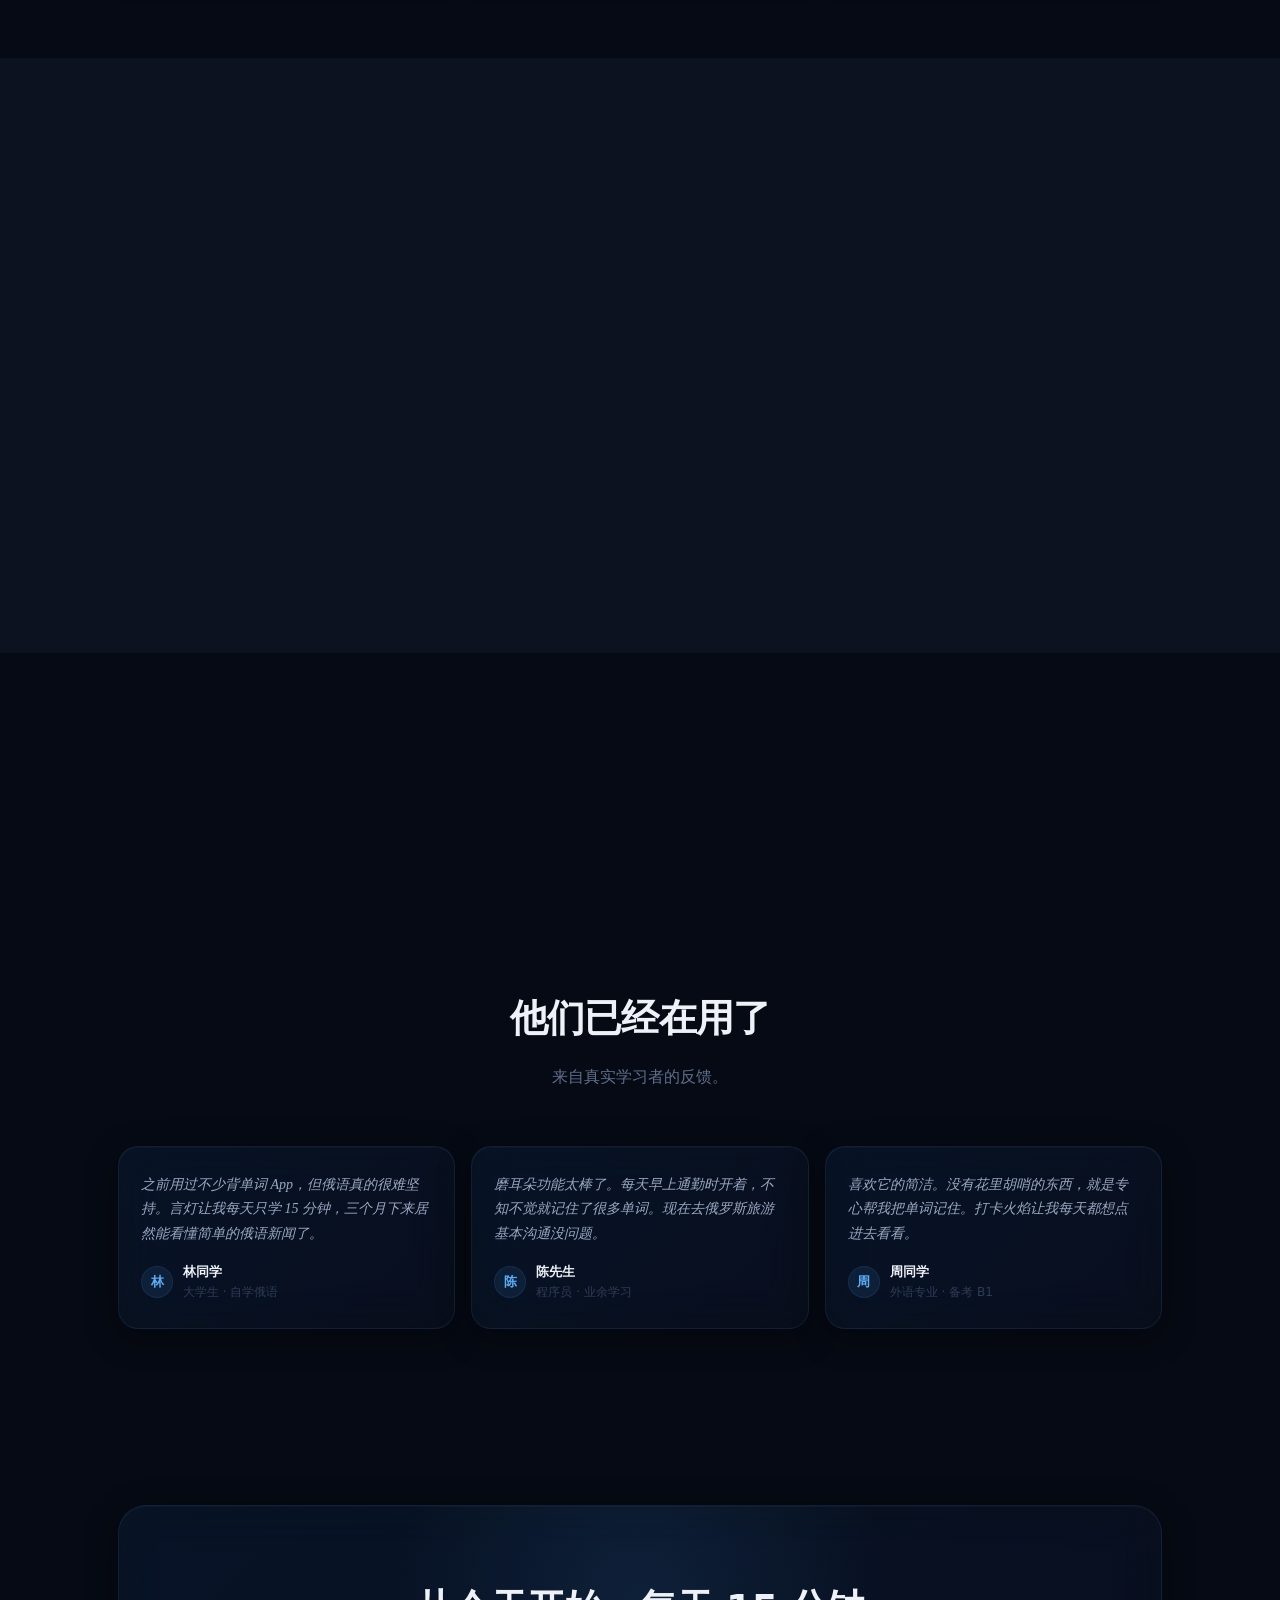
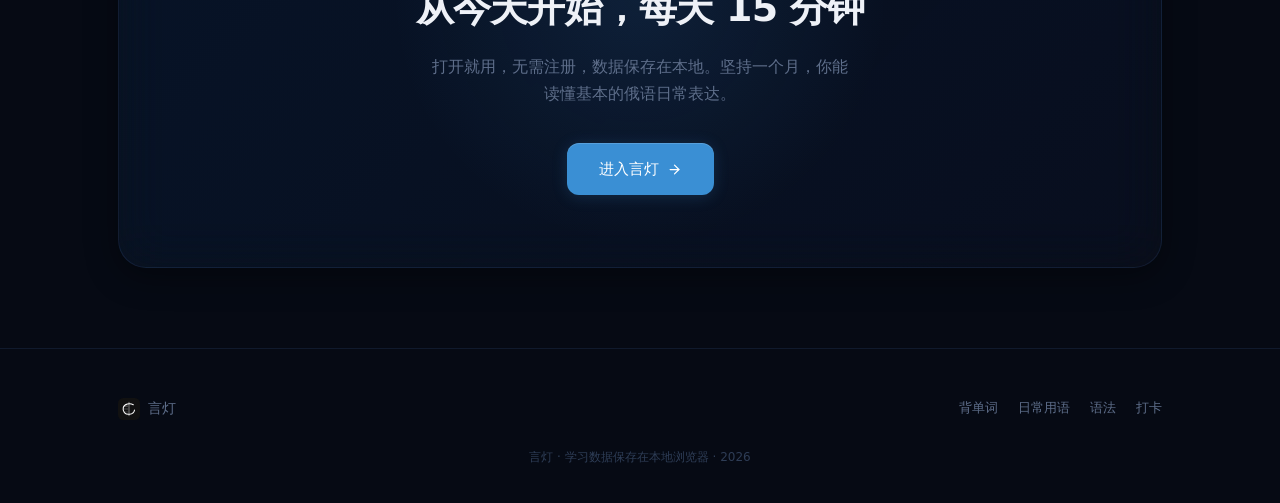
==== commit e7168e24: "首页入口改为 landing.html 宣传页，点击开始学习进入背单词" ====
--- a/index.html
+++ b/index.html
@@ -1,13 +1,13 @@
 <!DOCTYPE html>
 <html lang="zh-CN">
 <head>
-  <meta charset="UTF-8">
-  <meta name="viewport" content="width=device-width, initial-scale=1.0">
-  <title>言灯 · 让俄语学习像呼吸一样自然</title>
-  <meta http-equiv="refresh" content="0;url=landing.html">
-  <script>window.location.replace('landing.html');</script>
+<meta charset="UTF-8">
+<meta name="viewport" content="width=device-width, initial-scale=1.0">
+<title>言灯 · 让俄语学习像呼吸一样自然</title>
+<meta http-equiv="refresh" content="0;url=landing.html">
+<script>window.location.replace('landing.html');</script>
 </head>
 <body>
-  <p><a href="landing.html">进入言灯</a></p>
+<p><a href="landing.html">进入言灯</a></p>
 </body>
 </html>
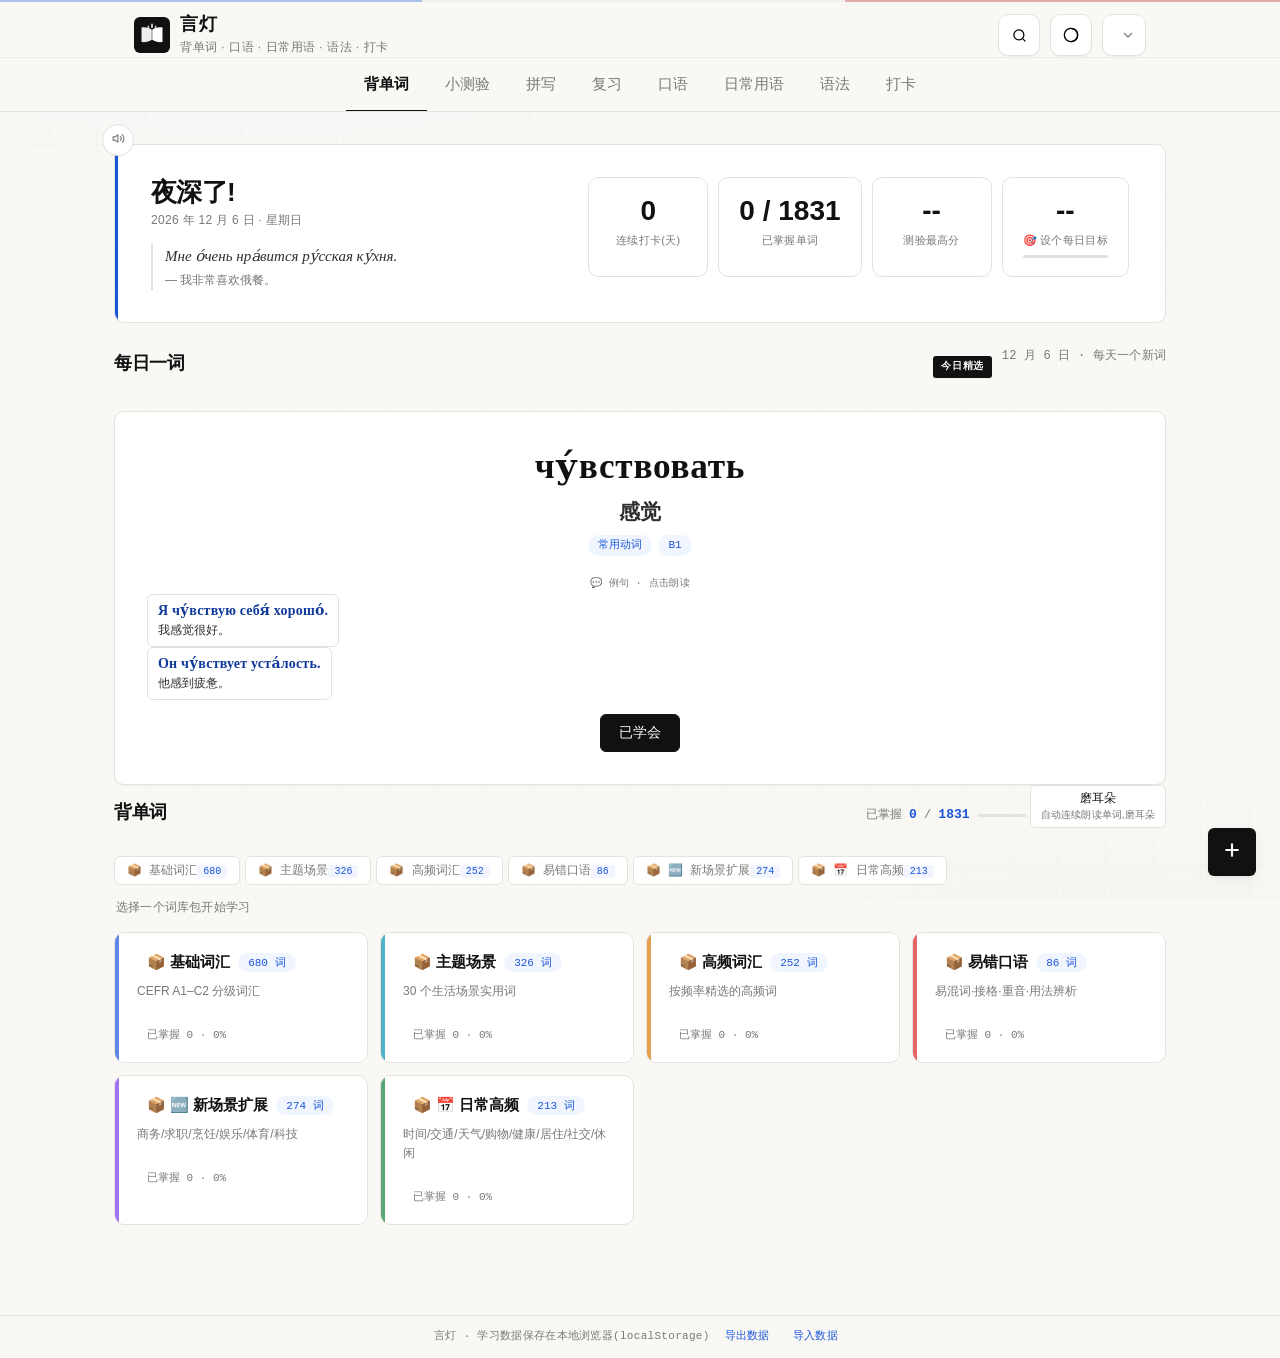
==== commit 87f63f12: "恢复 index.html 为主应用入口" ====
--- a/index.html
+++ b/index.html
@@ -1,13 +1,325 @@
 <!DOCTYPE html>
 <html lang="zh-CN">
 <head>
-<meta charset="UTF-8">
-<meta name="viewport" content="width=device-width, initial-scale=1.0">
-<title>言灯 · 让俄语学习像呼吸一样自然</title>
-<meta http-equiv="refresh" content="0;url=landing.html">
-<script>window.location.replace('landing.html');</script>
+  <meta charset="UTF-8">
+  <meta name="viewport" content="width=device-width, initial-scale=1.0">
+  <title>言灯 · 背单词</title>
+  <link rel="stylesheet" href="style.css">
+  <link rel="icon" type="image/svg+xml" href="logo.svg">
 </head>
-<body>
-<p><a href="landing.html">进入言灯</a></p>
+<body data-page="home">
+<!-- 开场动画 -->
+<div class="splash" id="splash">
+  <div class="splash-logo">
+    <svg viewBox="0 0 46 46" width="76" height="76" aria-hidden="true">
+      <path class="book-l" pathLength="100" d="M22.7 16.2 C19.3 13.7 14.4 12.7 9.6 13.3 L9.6 32 C14.4 32.6 19.3 31.6 22.7 29.1 Z" fill="none" stroke="#fff" stroke-width="1.6" stroke-linecap="round" stroke-linejoin="round" opacity=".92"/>
+      <path class="book-r" pathLength="100" d="M23.3 16.2 C26.7 13.7 31.6 12.7 36.4 13.3 L36.4 32 C31.6 32.6 26.7 31.6 23.3 29.1 Z" fill="none" stroke="#fff" stroke-width="1.6" stroke-linecap="round" stroke-linejoin="round"/>
+      <rect class="wave w1" x="22.1" y="8.2" width="1.8" height="6" rx=".9" fill="#fff"/>
+      <rect class="wave w2" x="17.5" y="10.8" width="1.8" height="3.4" rx=".9" fill="#fff" opacity=".78"/>
+      <rect class="wave w3" x="26.7" y="10.8" width="1.8" height="3.4" rx=".9" fill="#fff" opacity=".78"/>
+    </svg>
+  </div>
+  <div class="splash-name">言灯</div>
+  <div class="splash-line"></div>
+  <div class="splash-tag">背单词 · 口语 · 日常用语 · 语法 · 打卡</div>
+  <div class="splash-hint">点击任意处跳过</div>
+</div>
+<header class="site-header">
+  <div class="header-inner">
+    <div class="brand">
+      <a href="index.html" class="brand-logo" title="返回首页"><svg viewBox="0 0 46 46" width="46" height="46" aria-hidden="true"><path d="M22.7 16.2 C19.3 13.7 14.4 12.7 9.6 13.3 L9.6 32 C14.4 32.6 19.3 31.6 22.7 29.1 Z" fill="#fff" opacity=".92"/><path d="M23.3 16.2 C26.7 13.7 31.6 12.7 36.4 13.3 L36.4 32 C31.6 32.6 26.7 31.6 23.3 29.1 Z" fill="#fff"/><rect x="22.1" y="8.2" width="1.8" height="6" rx=".9" fill="#fff"/><rect x="17.5" y="10.8" width="1.8" height="3.4" rx=".9" fill="#fff" opacity=".78"/><rect x="26.7" y="10.8" width="1.8" height="3.4" rx=".9" fill="#fff" opacity=".78"/></svg></a>
+      <div class="brand-text">
+        <h1>言灯</h1>
+        <p>背单词 · 口语 · 日常用语 · 语法 · 打卡</p>
+      </div>
+    </div>
+    <div class="header-right">
+      <button id="search-btn" class="theme-toggle" title="查词搜索">
+        <svg width="14" height="14" viewBox="0 0 24 24" fill="none" stroke="currentColor" stroke-width="2" stroke-linecap="round" stroke-linejoin="round"><circle cx="11" cy="11" r="8"/><line x1="21" y1="21" x2="16.65" y2="16.65"/></svg>
+      </button>
+      <div class="theme-wrap">
+        <button id="theme-toggle" class="theme-toggle" title="主题配色与深色模式">
+          <svg width="14" height="14" viewBox="0 0 24 24" fill="none" stroke="currentColor" stroke-width="2" stroke-linecap="round" stroke-linejoin="round"><circle cx="12" cy="12" r="10"/><path d="M12 2a10 10 0 0 1 0 20"/></svg>
+        </button>
+        <div class="theme-panel" id="theme-panel">
+          <div class="theme-panel-title">主题配色</div>
+          <div class="theme-swatches" id="theme-swatches"></div>
+          <div class="theme-panel-divider"></div>
+          <div class="theme-panel-title">排版风格</div>
+          <div class="layout-swatches" id="layout-swatches"></div>
+          <div class="theme-panel-divider"></div>
+          <button class="theme-dark-btn" id="theme-dark-btn">深色模式: 关</button>
+        </div>
+      </div>
+      <select id="lang-select" class="lang-select" title="选择语言"></select>
+    </div>
+  </div>
+    <nav class="tabs">
+    <a class="tab active" href="index.html">背单词</a>
+    <a class="tab" href="quiz.html">小测验</a>
+    <a class="tab" href="spell.html">拼写</a>
+    <a class="tab" href="review.html">复习</a>
+    <a class="tab" href="speak.html">口语</a>
+    <a class="tab" href="phrases.html">日常用语</a>
+    <a class="tab" href="grammar.html" data-tab="grammar">语法</a>
+    <a class="tab" href="checkin.html">打卡</a>
+    </nav>
+</header>
+
+<main class="container">
+
+  <!-- 概览 -->
+  <section class="hero reveal">
+    <div class="hero-main">
+      <h2 id="hero-greet">你好!</h2>
+      <p class="hero-date" id="hero-date"></p>
+      <div class="hero-quote" id="hero-quote">
+        <span class="quote-ru" id="hero-quote-ru"></span>
+        <span class="quote-zh" id="hero-quote-zh"></span>
+      </div>
+    </div>
+    <div class="hero-stats">
+      <div class="stat-card reveal reveal-delay-1"><div class="stat-num" id="hero-streak">0</div><div class="stat-label">连续打卡(天)</div></div>
+      <div class="stat-card reveal reveal-delay-2"><div class="stat-num" id="hero-learned">0</div><div class="stat-label">已掌握单词</div></div>
+      <div class="stat-card reveal reveal-delay-3"><div class="stat-num" id="hero-best">--</div><div class="stat-label">测验最高分</div></div>
+      <div class="stat-card goal-card reveal reveal-delay-3" id="hero-goal" title="点击设置每日学习目标">
+        <div class="stat-num" id="goal-num">--</div>
+        <div class="stat-label" id="goal-label">设个每日目标</div>
+        <div class="goal-bar"><i id="goal-bar-fill"></i></div>
+      </div>
+    </div>
+  </section>
+
+  <!-- 每日一词 -->
+  <section class="tab-panel active reveal">
+    <div class="panel-head">
+      <h2>每日一词</h2>
+      <div style="display:flex;align-items:center;gap:10px;">
+        <span class="today-badge">今日精选</span>
+        <span class="sub-tip" id="daily-word-date"></span>
+      </div>
+    </div>
+    <div class="daily-word">
+      <button class="speak-btn" id="daily-word-speak" title="点击朗读">
+        <svg width="13" height="13" viewBox="0 0 24 24" fill="none" stroke="currentColor" stroke-width="2" stroke-linecap="round" stroke-linejoin="round"><polygon points="11 5 6 9 2 9 2 15 6 15 11 19 11 5"/><path d="M19.07 4.93a10 10 0 0 1 0 14.14"/><path d="M15.54 8.46a5 5 0 0 1 0 7.07"/></svg>
+      </button>
+      <div class="daily-word-main">
+        <div class="daily-word-ru" id="daily-word-ru">—</div>
+        <div class="daily-word-zh" id="daily-word-zh"></div>
+        <div class="daily-word-meta" id="daily-word-meta"></div>
+      </div>
+      <div class="daily-word-ex" id="daily-word-ex"></div>
+      <div class="daily-word-actions">
+        <button class="btn btn-primary" id="daily-word-known">已学会</button>
+      </div>
+    </div>
+  </section>
+
+  <!-- 背单词 -->
+  <section class="tab-panel active reveal">
+    <div class="panel-head">
+      <h2>背单词</h2>
+      <div class="panel-head-right">
+        <div class="stats"><span>已掌握 <b id="vocab-learned-count">0</b> / <b id="vocab-total">0</b></span><span class="stats-bar"><i id="stats-bar-fill"></i></span></div>
+        <button class="btn btn-light btn-sm" id="ear-open" title="自动连续朗读单词,磨耳朵">磨耳朵</button>
+      </div>
+    </div>
+    <div class="pack-tabs" id="pack-tabs"></div>
+
+    <!-- 词库包选择面板:点入某个词库包后才显示单词 -->
+    <div class="pack-gate" id="pack-gate">
+      <p class="sub-tip">选择一个词库包开始学习</p>
+      <div class="pack-gate-grid" id="pack-gate-grid"></div>
+    </div>
+
+    <!-- 单词学习区(进入词库包后展开) -->
+    <div id="vocab-area" hidden>
+      <div class="controls">
+        <select id="vocab-level" title="按等级筛选">
+          <option value="">全部等级</option>
+          <option>A1</option>
+          <option>A2</option>
+          <option>B1</option>
+          <option>B2</option>
+          <option>C1</option>
+          <option>C2</option>
+        </select>
+        <input id="vocab-search" type="search" placeholder="搜索单词...">
+        <select id="vocab-order" title="浏览顺序">
+          <option value="seq">顺序浏览</option>
+          <option value="rand">随机浏览</option>
+        </select>
+        <button id="vocab-add-btn" class="btn btn-outline">添加单词</button>
+      </div>
+      <div class="cat-chips" id="vocab-category"></div>
+      <div class="flashcard" id="flashcard">
+        <div class="flashcard-inner">
+          <div class="flashcard-face flashcard-front">
+            <button class="speak-btn" id="card-speak" title="听发音">
+              <svg width="13" height="13" viewBox="0 0 24 24" fill="none" stroke="currentColor" stroke-width="2" stroke-linecap="round" stroke-linejoin="round"><polygon points="11 5 6 9 2 9 2 15 6 15 11 19 11 5"/><path d="M19.07 4.93a10 10 0 0 1 0 14.14"/><path d="M15.54 8.46a5 5 0 0 1 0 7.07"/></svg>
+            </button>
+            <span class="known-badge" id="card-known-badge" hidden>已掌握</span>
+            <div class="ru-word" id="card-ru">—</div>
+            <div class="hint">点击卡片查看意思</div>
+          </div>
+          <div class="flashcard-face flashcard-back">
+            <div class="zh-word" id="card-zh">—</div>
+            <div class="cat-tag" id="card-cat"></div>
+            <div class="card-note" id="card-note" hidden></div>
+            <div class="card-examples" id="card-examples"></div>
+            <button class="btn btn-ghost btn-sm delete-btn" id="card-delete" hidden>删除此单词</button>
+          </div>
+        </div>
+      </div>
+      <div class="card-actions">
+        <button class="btn btn-nav" id="card-prev" title="上一个 [←]">
+          <svg width="14" height="14" viewBox="0 0 24 24" fill="none" stroke="currentColor" stroke-width="2" stroke-linecap="round" stroke-linejoin="round"><polyline points="15 18 9 12 15 6"/></svg>
+        </button>
+        <button class="btn btn-outline card-shuffle-btn" id="card-shuffle" title="随机顺序">🔀 随机</button>
+        <button class="btn btn-light" id="stress-toggle" title="切换重音显示">重音:开</button>
+        <button class="btn btn-soft-danger" id="card-new">不认识 [1]</button>
+        <button class="btn btn-warn" id="card-familiar">不熟悉 [2]</button>
+        <button class="btn btn-success card-main-btn" id="card-known">认识 [3]</button>
+        <button class="btn btn-nav" id="card-next" title="下一个 [→]">
+          <svg width="14" height="14" viewBox="0 0 24 24" fill="none" stroke="currentColor" stroke-width="2" stroke-linecap="round" stroke-linejoin="round"><polyline points="9 18 15 12 9 6"/></svg>
+        </button>
+      </div>
+      <p class="progress-text" id="card-progress"></p>
+      <div class="known-bar"><div class="known-bar-fill" id="known-bar-fill"></div></div>
+      <button class="word-grid-toggle" id="word-grid-toggle" title="展开 / 收起单词列表">
+        <span class="word-grid-title" id="word-grid-title"></span>
+        <span class="grid-toggle-arrow" id="grid-toggle-arrow">↓</span>
+      </button>
+      <div class="word-grid-wrap" id="word-grid-wrap">
+        <div class="word-grid" id="word-grid"></div>
+      </div>
+    </div>
+  </section>
+
+</main>
+
+<footer class="site-footer">
+  言灯 · 学习数据保存在本地浏览器(localStorage)
+  <span class="footer-ops">
+    <a href="#" id="export-btn">导出数据</a>
+    <a href="#" id="import-btn">导入数据</a>
+  </span>
+</footer>
+
+<div class="toast" id="toast"></div>
+
+<!-- 一键添加单词(悬浮按钮) -->
+<button id="fab-add" class="fab" title="一键添加单词">
+  <svg width="20" height="20" viewBox="0 0 24 24" fill="none" stroke="currentColor" stroke-width="2.5" stroke-linecap="round" stroke-linejoin="round"><line x1="12" y1="5" x2="12" y2="19"/><line x1="5" y1="12" x2="19" y2="12"/></svg>
+</button>
+
+<!-- 添加单词弹窗 -->
+<div class="modal" id="add-modal" hidden>
+  <div class="modal-box">
+    <h3>添加单词</h3>
+    <div class="add-mode-tabs">
+      <button class="add-mode-tab active" data-mode="single">单个添加</button>
+      <button class="add-mode-tab" data-mode="bulk">批量导入</button>
+    </div>
+    <div id="add-single-view">
+      <label class="modal-label" for="add-ru">俄语单词(可带重音符号)</label>
+      <input id="add-ru" type="text" placeholder="如: молоко">
+      <label class="modal-label" for="add-zh">中文意思</label>
+      <input id="add-zh" type="text" placeholder="如: 牛奶">
+      <label class="modal-label" for="add-cat">分类(可选,可直接输入新分类)</label>
+      <input id="add-cat" type="text" list="add-cat-list" placeholder="如: 场景·厨房做饭(不填归入「自定义」)">
+      <datalist id="add-cat-list"></datalist>
+      <label class="modal-label" for="add-note">备注(可选,显示在卡片背面)</label>
+      <input id="add-note" type="text" placeholder="如: 接第3格:звонить кому">
+      <p class="modal-tip">保存后自动标记「认识」,直接进入艾宾浩斯复习计划</p>
+    </div>
+    <div id="add-bulk-view" hidden>
+      <label class="modal-label" for="add-bulk-cat">导入到分类(可选,不填归入「自定义」)</label>
+      <input id="add-bulk-cat" type="text" list="add-cat-list" placeholder="如: 场景·餐厅点餐">
+      <label class="modal-label" for="add-bulk-text">每行一个单词:单词 | 意思 | 备注(备注可选)</label>
+      <textarea id="add-bulk-text" rows="8" placeholder="молоко | 牛奶&#10;звонить | 打电话 | 接第 3 格"></textarea>
+      <p class="modal-tip">支持 | 、Tab 或多个空格分隔;一键导入后全部自动标记「认识」并进入艾宾浩斯复习计划,重复的单词自动跳过</p>
+    </div>
+    <div class="modal-actions">
+      <button class="btn btn-light" id="add-cancel">取消</button>
+      <button class="btn btn-primary" id="add-save">保存并开始学习</button>
+    </div>
+  </div>
+</div>
+
+<!-- 查词搜索弹窗(任意页面可用) -->
+<div class="modal" id="search-modal" hidden>
+  <div class="modal-box search-box">
+    <h3>查词</h3>
+    <input id="search-input" type="search" placeholder="输入单词或中文意思,如: молоко 或 牛奶">
+    <div class="search-results" id="search-results"></div>
+    <div class="modal-actions">
+      <button class="btn btn-light" id="search-close">关闭</button>
+    </div>
+  </div>
+</div>
+
+<!-- 每日学习目标弹窗 -->
+<div class="modal" id="goal-modal" hidden>
+  <div class="modal-box">
+    <h3>每日学习目标</h3>
+    <label class="modal-label" for="goal-input">每天学习多少个新单词?</label>
+    <input id="goal-input" type="number" min="0" max="9999" placeholder="如: 20(填 0 表示不设目标)">
+    <p class="modal-tip">今天标记「认识」的新词计入进度,达成当天自动庆祝</p>
+    <div class="modal-actions">
+      <button class="btn btn-light" id="goal-cancel">取消</button>
+      <button class="btn btn-primary" id="goal-save">保存目标</button>
+    </div>
+  </div>
+</div>
+
+<!-- 磨耳朵弹窗:自动连续朗读单词 -->
+<div class="modal" id="ear-modal" hidden>
+  <div class="modal-box ear-box">
+    <h3>磨耳朵</h3>
+    <div class="ear-now">
+      <div class="ear-ru" id="ear-ru">—</div>
+      <div class="ear-zh" id="ear-zh"></div>
+    </div>
+    <div class="ear-progress" id="ear-progress">0 / 0</div>
+    <div class="ear-controls">
+      <button class="btn btn-primary" id="ear-toggle">开始</button>
+      <button class="btn btn-light" id="ear-next">下一个</button>
+    </div>
+    <div class="ear-settings">
+      <label>间隔
+        <select id="ear-gap">
+          <option value="800">0.8 秒</option>
+          <option value="1500" selected>1.5 秒</option>
+          <option value="3000">3 秒</option>
+        </select>
+      </label>
+      <label>词池
+        <select id="ear-pool">
+          <option value="all" selected>全部单词</option>
+          <option value="known">已学单词</option>
+          <option value="new">未学单词</option>
+        </select>
+      </label>
+      <label>顺序
+        <select id="ear-order">
+          <option value="shuffle" selected>随机</option>
+          <option value="seq">按词表</option>
+        </select>
+      </label>
+    </div>
+    <p class="modal-tip">戴上耳机,盲听跟读;暂停后再按「继续」从当前词重播</p>
+    <div class="modal-actions">
+      <button class="btn btn-light" id="ear-close">关闭</button>
+    </div>
+  </div>
+</div>
+
+<!-- 导入数据(隐藏文件选择) -->
+<input type="file" id="import-file" accept=".json,application/json" hidden>
+
+<script src="langs.js"></script>
+<script src="data-ru.js"></script>
+<script src="app.js"></script>
 </body>
 </html>
--- a/style.css
+++ b/style.css
@@ -0,0 +1,1788 @@
+/* 言灯 · Minimalist Tech — 全面升级
+ * 极简扁平 + 科技网格背景 + 丝滑页面切换 + 无白屏闪烁
+ */
+* { box-sizing: border-box; margin: 0; padding: 0; }
+
+:root {
+  --text: #111111;
+  --text-secondary: #2f2f2f;
+  --text-muted: #787878;
+  --bg: #f9f8f5;
+  --bg-2: #f2f1ed;
+  --card: #ffffff;
+  --card-solid: #ffffff;
+  --input-bg: #f9f8f5;
+  --border: #e4e2dd;
+  --border-subtle: #ecebe6;
+  --border-active: #c8c4bc;
+  --shadow-sm: 0 1px 0 rgba(0,0,0,.025), 0 1px 2px rgba(0,0,0,.02);
+  --shadow-md: 0 2px 8px rgba(0,0,0,.04), 0 1px 2px rgba(0,0,0,.03);
+  --shadow-lg: 0 4px 16px rgba(0,0,0,.05), 0 2px 4px rgba(0,0,0,.03);
+  --shadow-glow: 0 0 0 1px rgba(26,86,219,.08);
+  --primary: #1a56db;
+  --primary-dark: #0f3a9a;
+  --primary-light: #dbeafe;
+  --primary-bg: rgba(26, 86, 219, .06);
+  --accent: #b91c1c;
+  --accent-bg: rgba(185, 28, 28, .06);
+  --green: #15803d;
+  --green-bg: rgba(21, 128, 61, .06);
+  --tip-bg: rgba(180, 140, 20, .06);
+  --tip-text: #7a5c1e;
+  --chart-new: #1a56db;
+  --chart-review: #15803d;
+  --success: #15803d;
+  --flame-core: #f59e0b;
+  --flame-mid: #ef4444;
+  --flame-tip: #fbbf24;
+  --radius: 10px;
+  --radius-sm: 6px;
+  --font-sans: 'SF Pro Display', 'Geist Sans', 'Helvetica Neue', 'Inter', -apple-system, 'PingFang SC', 'Microsoft YaHei', sans-serif;
+  --font-serif: 'Georgia', 'Lyon Text', 'Noto Serif SC', 'Source Han Serif CN', serif;
+  --font-mono: 'SF Mono', 'JetBrains Mono', 'Geist Mono', monospace;
+}
+
+body.dark {
+  --text: #d4d0c8;
+  --text-secondary: #8a8680;
+  --text-muted: #555048;
+  --bg: #1a1816;
+  --bg-2: #222018;
+  --card: #252320;
+  --card-solid: #2a2724;
+  --input-bg: #222018;
+  --border: #353230;
+  --border-subtle: #2c2926;
+  --border-active: #4a4540;
+  --shadow-sm: 0 1px 0 rgba(255,255,255,.015);
+  --shadow-md: 0 2px 8px rgba(0,0,0,.25);
+  --shadow-lg: 0 4px 16px rgba(0,0,0,.3);
+  --shadow-glow: 0 0 0 1px rgba(180,160,140,.06);
+  --primary: #a09078;
+  --primary-dark: #b8a890;
+  --primary-light: #3a3430;
+  --primary-bg: rgba(160, 144, 120, .08);
+  --accent: #c08060;
+  --accent-bg: rgba(192, 128, 96, .08);
+  --green: #7aaa8a;
+  --green-bg: rgba(122, 170, 138, .08);
+  --tip-bg: rgba(180, 140, 60, .08);
+  --tip-text: #d4a840;
+  --chart-new: #a09078;
+  --chart-review: #7aaa8a;
+  --success: #7aaa8a;
+  --flame-core: #d97706;
+  --flame-mid: #dc2626;
+  --flame-tip: #f59e0b;
+}
+
+html { scroll-behavior: smooth; }
+
+body {
+  font-family: var(--font-sans);
+  color: var(--text);
+  line-height: 1.6;
+  font-size: 16px;
+  min-height: 100dvh;
+  display: flex;
+  flex-direction: column;
+  color-scheme: light;
+  background-color: var(--bg);
+  background-image:
+    radial-gradient(ellipse 80% 50% at 20% -10%, rgba(26,86,219,.04) 0%, transparent 60%),
+    radial-gradient(ellipse 60% 40% at 85% 110%, rgba(21,128,61,.03) 0%, transparent 60%),
+    linear-gradient(to right, rgba(0,0,0,.015) 1px, transparent 1px),
+    linear-gradient(to bottom, rgba(0,0,0,.015) 1px, transparent 1px);
+  background-size: 100% 100%, 100% 100%, 48px 48px, 48px 48px;
+  background-attachment: fixed;
+  overflow-x: hidden;
+  transition: background-color .4s ease;
+}
+body.dark {
+  color-scheme: dark;
+  background-image:
+    radial-gradient(ellipse 80% 50% at 20% -10%, rgba(160,144,120,.03) 0%, transparent 60%),
+    radial-gradient(ellipse 60% 40% at 85% 110%, rgba(122,170,138,.02) 0%, transparent 60%),
+    linear-gradient(to right, rgba(255,255,255,.008) 1px, transparent 1px),
+    linear-gradient(to bottom, rgba(255,255,255,.008) 1px, transparent 1px);
+}
+
+::selection { background: rgba(26, 86, 219, .12); }
+body.dark ::selection { background: rgba(96, 165, 250, .18); }
+
+/* ========== 页面切换 — display:block 不塌陷,纯 opacity/visibility 动画 ========== */
+.page-view {
+  display: block;
+  opacity: 0;
+  visibility: hidden;
+  pointer-events: none;
+  transform: translateY(6px);
+}
+.page-view.active {
+  opacity: 1;
+  visibility: visible;
+  pointer-events: auto;
+  transform: translateY(0);
+  transition: opacity .28s cubic-bezier(.4,0,.2,1),
+              transform .28s cubic-bezier(.4,0,.2,1),
+              visibility 0s linear .28s;
+}
+.page-view.exiting {
+  opacity: 0;
+  transform: translateY(-6px);
+  visibility: visible;
+  transition: opacity .28s cubic-bezier(.4,0,.2,1),
+              transform .28s cubic-bezier(.4,0,.2,1),
+              visibility 0s linear .28s;
+}
+
+.reveal {
+  opacity: 0;
+  transform: translateY(16px);
+  transition: opacity .6s cubic-bezier(.22,.61,.36,1), transform .6s cubic-bezier(.22,.61,.36,1);
+}
+.reveal.visible { opacity: 1; transform: none; }
+.reveal-delay-1 { transition-delay: .08s; }
+.reveal-delay-2 { transition-delay: .16s; }
+.reveal-delay-3 { transition-delay: .24s; }
+
+/* ========== 排版 ========== */
+h1, h2, h3, h4 {
+  font-weight: 600; color: var(--text); line-height: 1.2; letter-spacing: -.02em;
+}
+h1 { font-size: clamp(1.75rem, 4vw + .75rem, 2.5rem); }
+h2 { font-size: clamp(1.375rem, 3vw + .25rem, 1.625rem); font-weight: 700; }
+h3 { font-size: 1.0625rem; font-weight: 600; }
+p { color: var(--text-secondary); font-size: clamp(1.0625rem, 1.5vw, 1.125rem); }
+
+/* ========== Header ========== */
+.site-header {
+  border-bottom: 1px solid var(--border);
+  background: var(--bg);
+  position: sticky; top: 0; z-index: 50;
+  transition: background .4s ease, border-color .4s ease;
+}
+/* 俄式装饰线 */
+.site-header::before {
+  content: '';
+  position: absolute; top: 0; left: 0; right: 0; height: 2px;
+  background: linear-gradient(90deg, var(--primary) 0%, var(--primary) 33%, var(--border) 33%, var(--border) 66%, var(--accent) 66%, var(--accent) 100%);
+  opacity: .35;
+}
+.header-inner {
+  max-width: 1060px; margin: 0 auto; padding: 14px 24px 0;
+  display: flex; align-items: center; justify-content: space-between; gap: 16px;
+}
+.brand { display: flex; align-items: center; gap: 10px; }
+.brand-logo {
+  width: 36px; height: 36px; border-radius: var(--radius-sm);
+  background: var(--text); color: var(--bg); font-weight: 700;
+  display: flex; align-items: center; justify-content: center;
+  text-decoration: none; transition: transform .2s ease, opacity .2s ease;
+}
+.brand-logo:hover { transform: scale(1.04); }
+.brand-logo svg { display: block; }
+.brand-text h1 {
+  font-size: 18px; font-weight: 700; letter-spacing: .8px;
+  color: var(--text);
+}
+.brand-text p { font-size: 12px; color: var(--text-muted); letter-spacing: .5px; font-weight: 400; margin-top: 2px; }
+
+.header-right { display: flex; align-items: center; gap: 10px; }
+.theme-toggle, .lang-select {
+  width: 42px; height: 42px; border-radius: var(--radius);
+  border: 1.5px solid var(--border); background: var(--card);
+  cursor: pointer; transition: all .15s ease; font-size: 15px;
+  display: flex; align-items: center; justify-content: center;
+  box-shadow: var(--shadow-sm);
+}
+.theme-toggle:hover, .lang-select:hover {
+  border-color: var(--border-active); background: var(--bg-2);
+  box-shadow: var(--shadow-md); transform: translateY(-1px);
+}
+.theme-toggle:active, .lang-select:active { transform: scale(.95); }
+.theme-toggle svg { width: 16px; height: 16px; }
+#search-btn svg { width: 15px; height: 15px; }
+.lang-select {
+  appearance: none; -webkit-appearance: none; padding: 0 32px 0 10px;
+  font-size: 13px; font-family: inherit; color: var(--text);
+  background: var(--card) url("data:image/svg+xml,%3Csvg xmlns='http://www.w3.org/2000/svg' width='10' height='6'%3E%3Cpath d='M1 1l4 4 4-4' stroke='%238a8a8a' stroke-width='1.5' fill='none'/%3E%3C/svg%3E") no-repeat right 12px center;
+  cursor: pointer;
+}
+.lang-select:focus { outline: none; border-color: var(--primary); }
+
+/* ========== 导航 Tabs ========== */
+.tabs {
+  display: flex; justify-content: center; gap: 0;
+  padding: 0 24px 0;
+  overflow-x: auto; scrollbar-width: none; -ms-overflow-style: none;
+  border-top: 1px solid var(--border-subtle);
+  background: color-mix(in srgb, var(--bg) 95%, transparent);
+}
+.tabs::-webkit-scrollbar { display: none; }
+.tab {
+  border: none; background: none; color: var(--text-muted);
+  padding: 14px 18px; font-size: 15px; cursor: pointer;
+  transition: color .2s ease, border-color .2s ease; font-family: inherit;
+  text-decoration: none; white-space: nowrap; font-weight: 400;
+  border-bottom: 2px solid transparent; margin-bottom: -1px;
+  position: relative;
+}
+.tab:hover { color: var(--text); border-bottom-color: var(--border-active); }
+.tab.active { color: var(--text); font-weight: 600; border-bottom-color: var(--text); }
+.tab:active { transform: scale(.97); }
+
+/* ========== 主体 ========== */
+.container {
+  max-width: 1100px; width: 100%; margin: 0 auto;
+  padding: 32px 24px 80px; flex: 1;
+  position: relative;
+}
+
+/* ========== Hero ========== */
+.hero {
+  display: flex; justify-content: space-between; align-items: flex-start; gap: 28px; flex-wrap: wrap;
+  border: 1px solid var(--border);
+  border-radius: var(--radius);
+  padding: 32px 36px; margin-bottom: 28px;
+  background: var(--card);
+  transition: border-color .3s ease, background .3s ease;
+  position: relative; overflow: hidden;
+}
+.hero::before {
+  content: '';
+  position: absolute; left: 0; top: 0; bottom: 0; width: 3px;
+  background: var(--primary);
+}
+.hero-main { flex: 1; min-width: 240px; }
+.hero-main h2 {
+  font-size: 1.625rem; font-weight: 700; letter-spacing: -.025em;
+  color: var(--text);
+}
+.hero-date { font-size: 12px; color: var(--text-muted); margin-top: 3px; font-weight: 400; letter-spacing: .3px; }
+.hero-quote { margin-top: 14px; padding-left: 12px; border-left: 2px solid var(--border); max-width: 440px; }
+.hero-quote .quote-ru { display: block; font-size: 15px; font-style: italic; color: var(--text-secondary); font-family: var(--font-serif); }
+.hero-quote .quote-zh { display: block; font-size: 12px; color: var(--text-muted); margin-top: 3px; }
+.hero-quote.quote-fade { animation: quoteFade .6s ease; }
+@keyframes quoteFade { from { opacity: 0; transform: translateY(6px); } to { opacity: 1; transform: none; } }
+.hero-stats { display: flex; gap: 10px; flex-wrap: wrap; }
+.stat-card {
+  min-width: 120px; text-align: center;
+  border: 1px solid var(--border);
+  border-radius: var(--radius);
+  padding: 18px 20px;
+  background: var(--card);
+  transition: all .25s cubic-bezier(.4,0,.2,1);
+}
+.stat-card:hover { border-color: var(--border-active); box-shadow: var(--shadow-md); transform: translateY(-2px); }
+.stat-num {
+  font-size: clamp(1.5rem, 3vw + .5rem, 1.75rem); font-weight: 700; line-height: 1.1;
+  color: var(--text);
+  font-variant-numeric: tabular-nums;
+}
+.stat-label { font-size: 11px; color: var(--text-muted); margin-top: 5px; font-weight: 400; letter-spacing: .3px; }
+
+/* ========== Panel ========== */
+.tab-panel { display: none; }
+.tab-panel.active { display: block; }
+.fade-item { animation: fadeUp .4s both; }
+@keyframes fadeUp { from { opacity: 0; transform: translateY(12px); } to { opacity: 1; transform: none; } }
+
+.panel-head { display: flex; align-items: baseline; justify-content: space-between; gap: 12px; flex-wrap: wrap; margin-bottom: 28px; }
+.panel-head h2 { font-size: 1.125rem; font-weight: 700; color: var(--text); letter-spacing: -.015em; }
+.stats {
+  display: inline-flex; align-items: center; gap: 8px;
+  color: var(--text-muted); font-size: 12px;
+  font-family: var(--font-mono);
+}
+.stats b { color: var(--primary); font-size: 13px; font-weight: 600; }
+.stats-bar { width: 48px; height: 3px; border-radius: 2px; background: var(--border); overflow: hidden; }
+.stats-bar i {
+  display: block; height: 100%; border-radius: 2px;
+  background: var(--primary);
+  transition: width .4s ease;
+}
+.sub-tip { color: var(--text-muted); font-size: 12px; margin: -4px 0 16px; font-family: var(--font-mono); letter-spacing: .2px; }
+.sec-title { margin: 24px 0 4px; font-size: 13px; letter-spacing: .04em; text-transform: uppercase; color: var(--text-muted); font-weight: 600; }
+
+/* ========== 按钮 ========== */
+.btn {
+  border: 1px solid var(--border); border-radius: var(--radius-sm);
+  padding: 9px 18px; font-size: 14px; cursor: pointer; font-family: inherit;
+  transition: all .2s cubic-bezier(.4,0,.2,1); font-weight: 500; letter-spacing: .1px;
+  background: var(--card); color: var(--text);
+  -webkit-tap-highlight-color: transparent;
+}
+.btn:disabled { opacity: .45; cursor: not-allowed; }
+.btn:active:not(:disabled) { transform: scale(.97); transition-duration: .08s; }
+.btn:hover:not(:disabled) { border-color: var(--border-active); background: var(--bg-2); box-shadow: var(--shadow-sm); }
+
+.btn-primary {
+  background: var(--text); color: var(--bg);
+  border-color: var(--text);
+}
+.btn-primary:hover:not(:disabled) { background: #2a2a2a; border-color: #2a2a2a; box-shadow: var(--shadow-md); transform: translateY(-1px); }
+.btn-primary:active:not(:disabled) { transform: scale(.98); background: #1a1a1a; border-color: #1a1a1a; }
+body.dark .btn-primary:hover:not(:disabled) { background: #e8e4dc; border-color: #e8e4dc; color: #111; box-shadow: var(--shadow-md); }
+body.dark .btn-primary:active:not(:disabled) { background: #d4d0c8; border-color: #d4d0c8; }
+
+.btn-success { background: var(--green); color: #fff; border-color: var(--green); }
+.btn-success:hover:not(:disabled) { background: #16a34a; border-color: #16a34a; box-shadow: var(--shadow-sm); transform: translateY(-1px); }
+.btn-success:active:not(:disabled) { transform: scale(.98); }
+
+.btn-danger { background: var(--accent); color: #fff; border-color: var(--accent); }
+.btn-danger:hover:not(:disabled) { background: #dc2626; border-color: #dc2626; box-shadow: var(--shadow-sm); transform: translateY(-1px); }
+.btn-danger:active:not(:disabled) { transform: scale(.98); }
+
+.btn-outline { background: transparent; border: 1.5px solid var(--primary); color: var(--primary); }
+.btn-outline:hover:not(:disabled) { background: var(--primary-bg); border-color: var(--primary-dark); box-shadow: var(--shadow-sm); }
+body.dark .btn-outline:hover:not(:disabled) { background: rgba(160,144,120,.12); }
+
+.btn-light { background: var(--card); border-color: var(--border); color: var(--text); }
+.btn-light:hover { border-color: var(--border-active); box-shadow: var(--shadow-sm); background: var(--bg-2); }
+
+.btn-warn { background: var(--tip-bg); border: 1px solid var(--border); color: var(--tip-text); }
+.btn-warn:hover { background: rgba(180, 140, 20, .12); border-color: var(--border-active); }
+
+.btn-soft-danger { background: var(--accent-bg); border: 1px solid var(--border); color: var(--accent); }
+.btn-soft-danger:hover { background: rgba(185, 28, 28, .10); border-color: color-mix(in srgb, var(--accent) 40%, var(--border)); }
+
+.btn-ghost { background: transparent; color: var(--text-muted); padding: 6px 10px; font-size: 12px; border: none; box-shadow: none; }
+.btn-ghost:hover { color: var(--accent); }
+
+.btn-lg { padding: 12px 28px; font-size: 14px; border-radius: var(--radius-sm); }
+.btn-sm { padding: 5px 10px; font-size: 11.5px; border-radius: 5px; }
+:focus-visible { outline: 2px solid var(--primary); outline-offset: 2px; border-radius: 2px; }
+
+/* 按钮扫光效果 */
+.btn-primary::after, .checkin-btn::after {
+  content: '';
+  position: absolute; inset: 0;
+  background: linear-gradient(90deg, transparent, rgba(255,255,255,.15), transparent);
+  transform: translateX(-100%);
+  transition: transform .6s ease;
+}
+.btn-primary:hover::after, .checkin-btn:hover::after { transform: translateX(100%); }
+.btn { position: relative; overflow: hidden; }
+
+/* ========== 筛选栏 ========== */
+.controls { display: flex; gap: 10px; flex-wrap: wrap; margin-bottom: 16px; }
+.controls input, .controls select {
+  padding: 9px 12px; border: 1.5px solid var(--border); border-radius: var(--radius-sm);
+  font-size: 13px; font-family: inherit; background: var(--input-bg); color: var(--text);
+  transition: border-color .2s ease, box-shadow .2s ease;
+}
+.controls input:focus, .controls select:focus { border-color: var(--primary); outline: none; box-shadow: 0 0 0 3px color-mix(in srgb, var(--primary) 12%, transparent); }
+.controls input { flex: 1; min-width: 150px; }
+.controls select { cursor: pointer; }
+
+/* ========== 单词卡片 ========== */
+.flashcard {
+  max-width: 560px; height: 300px; margin: 0 auto 18px;
+  perspective: 1400px; cursor: pointer;
+  transition: height .35s ease;
+}
+.flashcard.has-ex { height: 420px; }
+.flashcard-inner {
+  position: relative; width: 100%; height: 100%;
+  transform-style: preserve-3d; transition: transform .5s cubic-bezier(.4, .1, .2, 1);
+}
+.flashcard.flipped .flashcard-inner { transform: rotateY(180deg); }
+.flashcard-face {
+  position: absolute; inset: 0; backface-visibility: hidden; -webkit-backface-visibility: hidden;
+  border: 1px solid var(--border); border-radius: var(--radius);
+  display: flex; flex-direction: column; align-items: center; justify-content: center; gap: 12px;
+  padding: 28px; background: var(--card);
+}
+.flashcard-front { background: var(--card); box-shadow: var(--shadow-sm); }
+.flashcard-back {
+  transform: rotateY(180deg); background: var(--card);
+  box-shadow: var(--shadow-lg), inset 0 1px 0 rgba(255,255,255,.5);
+}
+.ru-word {
+  font-size: clamp(2rem, 5vw + .5rem, 2.6rem); font-weight: 700; color: var(--text); text-align: center;
+  font-family: 'Noto Serif SC', 'Source Han Serif CN', Georgia, serif; letter-spacing: .8px; line-height: 1.3;
+}
+.zh-word { font-size: clamp(1.2rem, 3vw + .25rem, 1.5rem); font-weight: 600; color: var(--text-secondary); letter-spacing: .5px; }
+.hint { font-size: 11px; color: var(--text-muted); letter-spacing: .6px; text-transform: uppercase; font-family: var(--font-mono); }
+.cat-tag {
+  background: var(--primary-bg); color: var(--primary);
+  font-size: 11px; padding: 2px 10px; border-radius: 999px; font-family: var(--font-mono);
+}
+.speak-btn {
+  position: absolute; top: 12px; left: 12px;
+  border: 1px solid var(--border); background: var(--card);
+  color: var(--text-muted); border-radius: 50%;
+  width: 32px; height: 32px; cursor: pointer; font-size: 13px;
+  transition: all .2s ease;
+  box-shadow: var(--shadow-sm);
+}
+.speak-btn:hover { background: var(--primary); color: #fff; border-color: var(--primary); transform: scale(1.08); }
+.speak-btn:active { transform: scale(.95); }
+.speak-btn.small { position: static; width: 24px; height: 24px; font-size: 12px; flex-shrink: 0; border: none; background: none; }
+.known-badge {
+  position: absolute; top: 14px; right: 14px;
+  background: var(--green-bg); color: var(--green);
+  font-size: 11px; padding: 2px 8px; border-radius: 999px; font-family: var(--font-mono);
+}
+
+.card-actions {
+  display: flex; gap: 10px; justify-content: center; align-items: center;
+  flex-wrap: wrap; margin-bottom: 18px;
+}
+.card-actions .btn-soft-danger, .card-actions .btn-warn, .card-actions .btn-success { min-width: 110px; }
+.card-main-btn { padding: 12px 28px; font-size: 14px; }
+.card-shuffle-btn, .review-shuffle-btn {
+  min-width: 64px;
+  padding: 8px 14px;
+  font-size: 13px;
+  border-radius: var(--radius-sm);
+}
+.card-shuffle-btn.active, .review-shuffle-btn.active {
+  background: var(--primary);
+  color: #fff;
+  border-color: var(--primary);
+}
+.btn-nav {
+  min-width: 38px; padding: 10px 12px; background: var(--card);
+  border: 1px solid var(--border); color: var(--text-muted); border-radius: var(--radius-sm);
+  font-size: 14px; transition: all .15s;
+}
+.btn-nav:hover:not(:disabled) { border-color: var(--border-active); color: var(--text); }
+.progress-text { text-align: center; color: var(--text-muted); font-size: 11px; opacity: .7; margin-bottom: 10px; font-family: var(--font-mono); letter-spacing: .3px; }
+.known-bar {
+  height: 3px; background: var(--border); border-radius: 2px; overflow: hidden; max-width: 560px; margin: 0 auto;
+}
+.known-bar-fill {
+  height: 100%; background: var(--green); border-radius: 2px; transition: width .4s ease;
+}
+
+/* ========== 词库包 ========== */
+.pack-gate { margin-bottom: 10px; }
+.pack-gate .sub-tip { margin: 2px 2px 14px; }
+.pack-gate-grid { display: grid; grid-template-columns: repeat(auto-fill, minmax(220px, 1fr)); gap: 12px; }
+.pack-card {
+  text-align: left; display: flex; flex-direction: column; gap: 10px;
+  border: 1px solid var(--border); border-radius: var(--radius);
+  padding: 20px 22px; cursor: pointer; font-family: inherit; color: var(--text);
+  background: var(--card); transition: all .25s cubic-bezier(.4,0,.2,1);
+  position: relative; overflow: hidden;
+}
+.pack-card::before {
+  content: ''; position: absolute; left: 0; top: 0; bottom: 0; width: 4px;
+  background: var(--pack-color, var(--primary)); opacity: .7; transition: opacity .2s;
+}
+.pack-card:hover::before { opacity: 1; }
+.pack-card[data-pack="base"]       { --pack-color: #1a56db; }
+.pack-card[data-pack="scenes"]     { --pack-color: #0891b2; }
+.pack-card[data-pack="freq"]       { --pack-color: #d97706; }
+.pack-card[data-pack="mistakes"]   { --pack-color: #dc2626; }
+.pack-card[data-pack="newscenes_ru"],
+.pack-card[data-pack="newscenes_en"] { --pack-color: #7c3aed; }
+.pack-card[data-pack="daily_ru"],
+.pack-card[data-pack="daily_en"]   { --pack-color: #15803d; }
+.pack-card:hover { border-color: var(--border-active); box-shadow: var(--shadow-lg); transform: translateY(-3px); }
+.pack-card-head { display: flex; align-items: center; justify-content: space-between; gap: 8px; margin-left: 10px; }
+.pack-card-name { font-size: 15px; font-weight: 600; color: var(--text); }
+.pack-card-count {
+  font-size: 11px; background: var(--primary-bg); color: var(--primary);
+  padding: 2px 10px; border-radius: 999px; font-family: var(--font-mono); font-weight: 500;
+}
+.pack-card-desc { font-size: 12px; color: var(--text-muted); line-height: 1.6; margin: 0; }
+.pack-card-bar { height: 6px; background: var(--border); border-radius: 3px; overflow: hidden; }
+.pack-card-bar i {
+  display: block; height: 100%; border-radius: 3px;
+  background: linear-gradient(90deg, var(--pack-color, var(--primary)), color-mix(in srgb, var(--pack-color, var(--primary)) 70%, #fff));
+  transition: width .6s ease;
+  box-shadow: inset 0 1px 1px rgba(255,255,255,.25);
+}
+.pack-card-meta { font-size: 11px; color: var(--text-muted); font-family: var(--font-mono); margin-left: 10px; }
+#vocab-area { animation: panelIn .35s ease; }
+#vocab-area.area-fade { animation: areaIn .35s cubic-bezier(.4,0,.2,1) both; }
+@keyframes areaIn { from { opacity: 0; transform: translateY(14px); } }
+#pack-gate.gate-leave { animation: gateOut .28s cubic-bezier(.4,0,1,1) both; }
+@keyframes gateOut { to { opacity: 0; transform: translateY(-8px); } }
+
+/* ========== 单词网格 ========== */
+.word-grid { display: grid; grid-template-columns: repeat(auto-fill, minmax(170px, 1fr)); gap: 10px; }
+.word-item {
+  border: 1px solid var(--border); border-radius: var(--radius-sm);
+  padding: 12px 14px; cursor: pointer; font-family: inherit; color: var(--text);
+  background: var(--card); transition: all .2s cubic-bezier(.4,0,.2,1);
+  position: relative;
+}
+.word-item:hover { border-color: var(--border-active); box-shadow: var(--shadow-md); transform: translateY(-1px); }
+.word-item.current { border-color: var(--primary); box-shadow: var(--shadow-glow); }
+.word-ru { font-weight: 700; font-size: 15px; color: var(--text); font-family: 'Noto Serif SC', 'Source Han Serif CN', Georgia, serif; letter-spacing: .4px; }
+.word-zh { font-size: 12px; color: var(--text-muted); font-weight: 400; }
+.word-meta { font-size: 10px; color: var(--text-muted); white-space: nowrap; overflow: hidden; text-overflow: ellipsis; font-family: var(--font-mono); }
+.word-check {
+  position: absolute; top: 8px; right: 8px; width: 16px; height: 16px; border-radius: 50%;
+  background: var(--green); color: #fff; font-size: 9px; line-height: 16px; text-align: center;
+}
+.word-item.fuzzy .word-check { background: #a16207; }
+.book-fuzzy {
+  background: var(--tip-bg); color: var(--tip-text);
+  font-size: 10px; padding: 1px 8px; border-radius: 999px; font-family: var(--font-mono);
+}
+
+/* ========== FAB ========== */
+.fab {
+  position: fixed; right: 24px; bottom: 24px; z-index: 90;
+  width: 48px; height: 48px; border-radius: var(--radius-sm); border: none; cursor: pointer;
+  background: var(--text); color: var(--bg); font-size: 22px; line-height: 1;
+  transition: transform .2s ease, background .2s ease;
+  box-shadow: var(--shadow-lg);
+}
+.fab:hover { transform: scale(1.06); background: #333; }
+.fab:active { transform: scale(.94); }
+/* FAB 脉冲光晕 */
+.fab::after {
+  content: '';
+  position: absolute; inset: -4px;
+  border-radius: calc(var(--radius-sm) + 4px);
+  background: var(--text);
+  opacity: 0;
+  z-index: -1;
+  animation: fabPulse 2.5s ease-in-out infinite;
+}
+@keyframes fabPulse {
+  0%, 100% { opacity: 0; transform: scale(.95); }
+  50% { opacity: .08; transform: scale(1.08); }
+}
+
+/* ========== 分类胶囊 ========== */
+.cat-chips { display: flex; flex-wrap: wrap; gap: 6px; margin-bottom: 18px; }
+.cat-chip {
+  display: inline-flex; align-items: center; gap: 5px;
+  border: 1px solid var(--border); background: var(--card); color: var(--text-muted);
+  border-radius: 999px; padding: 5px 12px; font-size: 12.5px; cursor: pointer;
+  font-family: inherit; transition: all .15s; font-weight: 400;
+  min-height: 32px;
+}
+.cat-chip:hover { border-color: var(--border-active); color: var(--text); }
+.cat-chip.active { border-color: var(--primary); background: var(--primary-bg); color: var(--primary); font-weight: 500; }
+
+/* ========== 搜索框 ========== */
+.search-box { max-width: 500px; }
+.search-results { max-height: 320px; overflow-y: auto; margin-bottom: 12px; }
+.search-item {
+  display: flex; align-items: center; gap: 12px;
+  border: 1px solid var(--border); border-radius: var(--radius-sm);
+  padding: 11px 14px; margin-bottom: 6px; cursor: pointer;
+  font-family: inherit; color: var(--text); text-align: left; width: 100%;
+  background: var(--card); transition: all .12s ease;
+}
+.search-item:hover { border-color: var(--border-active); transform: translateX(2px); }
+.search-ru { font-weight: 700; font-size: 16px; font-family: 'Noto Serif SC', 'Source Han Serif CN', Georgia, serif; color: var(--text); letter-spacing: .3px; }
+.search-zh { color: var(--text-muted); font-size: 12.5px; }
+.search-cat { font-size: 10px; color: var(--text-muted); font-family: var(--font-mono); }
+
+/* ========== 艾宾浩斯阶段指示器 ========== */
+.phase-dots { display: flex; gap: 6px; justify-content: center; margin-bottom: 10px; }
+.phase-dot {
+  width: 9px; height: 9px; border-radius: 50%;
+  background: var(--border-subtle); border: 1.5px solid var(--border);
+  transition: all .25s ease;
+}
+.phase-dot.done { background: var(--green); border-color: var(--green); box-shadow: 0 0 0 2px color-mix(in srgb, var(--green) 15%, transparent); }
+.phase-dot.current { background: var(--primary); border-color: var(--primary); box-shadow: 0 0 0 2px color-mix(in srgb, var(--primary) 20%, transparent); animation: dotPulse 1.5s ease-in-out infinite; }
+@keyframes dotPulse { 0%,100% { transform: scale(1); } 50% { transform: scale(1.2); } }
+
+/* ========== 今日精选徽章 ========== */
+.today-badge {
+  display: inline-flex; align-items: center; gap: 4px;
+  background: var(--text); color: var(--bg);
+  font-size: 10px; font-weight: 600; font-family: var(--font-mono);
+  padding: 3px 8px; border-radius: 3px; letter-spacing: .6px; text-transform: uppercase;
+  box-shadow: var(--shadow-sm);
+}
+
+/* ========== 每日一词 ========== */
+.daily-word {
+  border: 1px solid var(--border); border-radius: var(--radius);
+  padding: 32px; background: var(--card); text-align: center;
+  box-shadow: var(--shadow-sm);
+  transition: box-shadow .25s ease;
+}
+.daily-word:hover { box-shadow: var(--shadow-md); }
+.daily-word-note { font-size: 11px; color: var(--text-muted); font-family: var(--font-mono); }
+.daily-word-ex { margin-top: 12px; }
+.daily-word-actions { margin-top: 14px; text-align: center; }
+.daily-word-actions .btn.done { background: var(--green); color: #fff; border-color: var(--green); opacity: .75; }
+.daily-word-main { display: flex; flex-direction: column; align-items: center; gap: 6px; }
+.daily-word-ru {
+  font-size: 2.2rem; font-weight: 700; letter-spacing: .8px; text-align: center;
+  color: var(--text); font-family: 'Noto Serif SC', 'Source Han Serif CN', Georgia, serif;
+  line-height: 1.3;
+}
+.daily-word-zh { font-size: 1.3rem; font-weight: 600; color: var(--text-secondary); letter-spacing: .5px; }
+.daily-word-meta { display: flex; align-items: center; gap: 6px; flex-wrap: wrap; justify-content: center; }
+
+/* ========== 测验 ========== */
+.quiz-start {
+  text-align: center; border: 1px solid var(--border);
+  border-radius: var(--radius); padding: 48px 24px; background: var(--card);
+  box-shadow: var(--shadow-sm);
+}
+.quiz-start p { margin-bottom: 22px; color: var(--text-muted); font-size: 13px; font-family: var(--font-mono); }
+.quiz-top { display: flex; justify-content: space-between; color: var(--text-muted); font-size: 12px; margin-bottom: 10px; font-family: var(--font-mono); }
+.quiz-question {
+  border: 1px solid var(--border); border-radius: var(--radius);
+  padding: 28px; font-size: 17px; text-align: center; margin-bottom: 16px; background: var(--card);
+}
+.q-ru { font-size: clamp(1.5rem, 4vw, 1.875rem); font-weight: 700; color: var(--text); font-family: 'Noto Serif SC', 'Source Han Serif CN', Georgia, serif; letter-spacing: 1px; }
+.quiz-options { display: grid; grid-template-columns: 1fr 1fr; gap: 10px; }
+.quiz-option {
+  display: flex; align-items: center; gap: 10px; text-align: left;
+  border: 1px solid var(--border); border-radius: var(--radius-sm);
+  padding: 15px 16px; font-size: 14px; cursor: pointer; font-family: inherit; color: var(--text);
+  transition: all .2s ease; background: var(--card); font-weight: 400;
+}
+.quiz-option:hover:not(:disabled) { border-color: var(--primary); background: var(--primary-bg); box-shadow: var(--shadow-sm); transform: translateY(-1px); }
+.quiz-option:disabled { cursor: default; }
+.quiz-option .opt-label {
+  width: 24px; height: 24px; border-radius: 4px; background: var(--border-subtle); color: var(--text-muted);
+  display: inline-flex; align-items: center; justify-content: center; font-size: 12px; flex-shrink: 0;
+  font-family: var(--font-mono); font-weight: 600;
+}
+.quiz-option.correct { background: var(--green-bg); border-color: var(--green); }
+.quiz-option.correct .opt-label { background: var(--green); color: #fff; }
+.quiz-option.wrong { background: var(--accent-bg); border-color: var(--accent); }
+.quiz-option.wrong .opt-label { background: var(--accent); color: #fff; }
+#quiz-next { display: block; margin: 16px auto 0; min-width: 160px; }
+
+.result-box {
+  text-align: center; border: 1px solid var(--border); border-radius: var(--radius);
+  padding: 36px; margin-bottom: 22px; background: var(--card);
+  box-shadow: var(--shadow-md);
+}
+.score-ring {
+  width: 116px; height: 116px; margin: 0 auto 10px;
+  position: relative;
+  animation: scoreReveal .5s cubic-bezier(.22,.9,.36,1) both;
+}
+.score-ring svg { width: 100%; height: 100%; transform: rotate(-90deg); }
+.score-ring circle { fill: none; stroke-width: 5; }
+.score-ring .ring-bg { stroke: var(--border); }
+.score-ring .ring-fill {
+  stroke: var(--primary);
+  stroke-linecap: round;
+  transition: stroke-dashoffset 1s cubic-bezier(.4,0,.2,1);
+  filter: drop-shadow(0 0 4px color-mix(in srgb, var(--primary) 40%, transparent));
+}
+.score-ring .ring-text {
+  position: absolute; inset: 0; display: flex; align-items: center; justify-content: center; flex-direction: column;
+  transform: none;
+}
+.score-ring .ring-score { font-size: 2rem; font-weight: 700; color: var(--text); line-height: 1; }
+.score-ring .ring-total { font-size: 12px; font-weight: 400; color: var(--text-muted); font-family: var(--font-mono); margin-top: 2px; }
+.result-msg { color: var(--text-muted); margin-bottom: 8px; font-size: 13px; }
+#quiz-again { display: block; margin: 10px auto 0; }
+.wrong-list { margin: 12px 0 22px; display: flex; flex-direction: column; gap: 8px; }
+.wrong-item {
+  border: 1px solid var(--border); border-radius: var(--radius-sm);
+  padding: 11px 14px; display: flex; align-items: center; gap: 12px; background: var(--card);
+}
+.wrong-ru { font-weight: 700; font-size: 17px; color: var(--text); font-family: 'Noto Serif SC', 'Source Han Serif CN', Georgia, serif; letter-spacing: .4px; }
+.wrong-zh { color: var(--text-secondary); flex: 1; font-weight: 400; }
+.wrong-source { font-size: 10px; font-family: var(--font-mono); padding: 2px 7px; border-radius: 999px; white-space: nowrap; flex-shrink: 0; font-weight: 500; }
+.wrong-source.quiz-src  { background: rgba(26,86,219,.1); color: var(--primary); }
+.wrong-source.spell-src { background: rgba(217,119,6,.1); color: #b45309; }
+.wrong-source.stress-src { background: rgba(185,28,28,.08); color: var(--accent); }
+.no-wrong { text-align: center; color: var(--text-muted); padding: 10px 0; font-family: var(--font-mono); }
+
+/* ========== 拼写 ========== */
+.spell-question {
+  position: relative; border: 1px solid var(--border); border-radius: var(--radius);
+  padding: 40px 24px; text-align: center; margin-bottom: 16px; background: var(--card);
+  box-shadow: var(--shadow-sm);
+}
+.spell-question:hover { box-shadow: var(--shadow-md); }
+.spell-question .speak-btn { top: 12px; left: 12px; }
+.spell-zh { font-size: clamp(1.2rem, 3vw + .25rem, 1.5rem); font-weight: 600; color: var(--text-secondary); }
+.spell-hint { font-size: 11px; color: var(--text-muted); margin-top: 10px; letter-spacing: .4px; font-family: var(--font-mono); }
+.spell-input-row { display: flex; gap: 10px; max-width: 480px; margin: 0 auto 12px; }
+.spell-input-row input {
+  flex: 1; min-width: 0; padding: 13px 14px; border: 1.5px solid var(--border);
+  border-radius: var(--radius-sm); font-size: 1.125rem; font-family: var(--font-serif);
+  background: var(--input-bg); color: var(--text); letter-spacing: 1px;
+  transition: border-color .2s ease, box-shadow .2s ease;
+}
+.spell-input-row input:focus { border-color: var(--primary); outline: none; box-shadow: 0 0 0 3px color-mix(in srgb, var(--primary) 12%, transparent); }
+.spell-input-row input:disabled { opacity: .55; }
+.spell-feedback { text-align: center; font-size: 16px; min-height: 28px; margin-bottom: 10px; font-weight: 500; }
+.spell-feedback.ok { color: var(--green); }
+.spell-feedback.no { color: var(--accent); }
+.spell-correct-word { font-family: 'Noto Serif SC', 'Source Han Serif CN', Georgia, serif; font-weight: 700; margin: 0 5px; letter-spacing: .5px; }
+#spell-next { display: block; margin: 0 auto; min-width: 160px; }
+
+/* ========== 口语 ========== */
+.rate-btns { display: flex; gap: 6px; margin-bottom: 10px; }
+.rate-btns .active { background: var(--text); color: var(--bg); border-color: var(--text); }
+.sentence-list { display: flex; flex-direction: column; gap: 6px; margin-bottom: 6px; }
+.sentence-item {
+  border: 1px solid var(--border); border-radius: var(--radius-sm);
+  padding: 12px 14px; display: flex; align-items: center; gap: 10px;
+  background: var(--card); transition: all .2s ease;
+}
+.sentence-item:hover { border-color: var(--border-active); box-shadow: var(--shadow-sm); }
+.s-no { color: var(--text-muted); font-size: 11px; width: 22px; text-align: right; flex-shrink: 0; font-family: var(--font-mono); }
+.sentence-item .ru {
+  font-size: 17px; font-weight: 700; color: var(--text); flex: 1;
+  font-family: 'Noto Serif SC', 'Source Han Serif CN', Georgia, serif;
+  letter-spacing: .3px; line-height: 1.5;
+}
+.sentence-item .zh { color: var(--text-secondary); flex: 1.4; font-size: 14px; line-height: 1.6; }
+
+.twister-card {
+  border: 1px solid var(--border); border-radius: var(--radius-sm);
+  padding: 14px 16px; margin-bottom: 8px; background: var(--card);
+  border-left: 3px solid var(--accent); transition: all .2s ease;
+}
+.twister-card:hover { border-color: var(--border-active); box-shadow: var(--shadow-sm); border-left-color: var(--accent); }
+.twister-card .ru {
+  font-size: 16px; font-weight: 700; margin-bottom: 3px;
+  font-family: 'Noto Serif SC', 'Source Han Serif CN', Georgia, serif;
+  letter-spacing: .3px; line-height: 1.5;
+}
+.twister-card .zh { color: var(--text-secondary); font-size: 13px; line-height: 1.5; }
+.twister-card .tip { color: var(--accent); font-size: 11px; margin-top: 3px; font-family: var(--font-mono); }
+
+.dialogue-card {
+  border: 1px solid var(--border); border-radius: var(--radius);
+  padding: 18px; margin-bottom: 12px; background: var(--card);
+  box-shadow: var(--shadow-sm);
+  transition: all .2s ease;
+}
+.dialogue-card:hover { border-color: var(--border-active); box-shadow: var(--shadow-md); }
+.dialogue-card h4 { margin-bottom: 10px; font-size: 15px; }
+.dialogue-line { display: flex; gap: 8px; align-items: flex-start; margin-bottom: 8px; }
+.dialogue-who {
+  background: var(--primary-bg); color: var(--primary);
+  font-size: 11px; font-weight: 600;
+  padding: 2px 8px; border-radius: 3px; white-space: nowrap; margin-top: 2px; font-family: var(--font-mono);
+}
+.dialogue-text { flex: 1; }
+.dialogue-text .ru {
+  font-weight: 700; font-size: 16px;
+  font-family: 'Noto Serif SC', 'Source Han Serif CN', Georgia, serif;
+  letter-spacing: .3px; line-height: 1.5;
+}
+.dialogue-text .zh { color: var(--text-secondary); font-size: 13px; line-height: 1.5; }
+
+/* ========== 字母表 ========== */
+.letter-group { margin-bottom: 24px; }
+.letter-group h3 { font-size: 13px; color: var(--text-muted); margin-bottom: 10px; letter-spacing: .06em; text-transform: uppercase; font-weight: 600; }
+.letter-grid { display: grid; grid-template-columns: repeat(auto-fill, minmax(220px, 1fr)); gap: 8px; }
+.letter-card {
+  border: 1px solid var(--border); border-radius: var(--radius-sm);
+  padding: 12px 14px; display: flex; gap: 12px; align-items: flex-start;
+  background: var(--card); transition: all .15s ease;
+}
+.letter-card:hover { border-color: var(--border-active); }
+.letter-big {
+  display: flex; flex-direction: column; align-items: center; justify-content: center;
+  min-width: 52px; height: 64px; border-radius: var(--radius-sm);
+  border: 1px solid var(--border); background: var(--bg-2);
+  font-size: 24px; font-weight: 700; color: var(--text); line-height: 1.25;
+}
+.letter-big .letter-lower { font-size: 14px; font-weight: 400; color: var(--text-muted); }
+.letter-info { flex: 1; min-width: 0; }
+.letter-ipa { font-weight: 600; font-family: var(--font-mono); }
+.letter-note { font-size: 12px; color: var(--text-muted); margin: 2px 0 5px; }
+.letter-example { font-size: 12px; display: flex; align-items: center; gap: 5px; }
+
+/* ========== 日常用语 ========== */
+.phrase-filter input {
+  width: 100%; max-width: 300px; padding: 8px 12px; border: 1px solid var(--border);
+  border-radius: var(--radius-sm); margin-bottom: 12px; font-size: 13px; font-family: inherit;
+  background: var(--input-bg); color: var(--text); transition: border-color .15s;
+}
+.phrase-filter input:focus { border-color: var(--primary); outline: none; }
+.phrase-group h3 { font-size: 13px; color: var(--text-muted); margin: 18px 0 8px; letter-spacing: .05em; text-transform: uppercase; font-weight: 600; }
+.phrase-list { display: flex; flex-direction: column; gap: 6px; }
+.phrase-item {
+  border: 1px solid var(--border); border-radius: var(--radius-sm);
+  padding: 10px 14px; display: flex; align-items: center; gap: 10px;
+  background: var(--card); transition: all .12s;
+}
+.phrase-item:hover { border-color: var(--border-active); }
+.phrase-item .ru {
+  font-size: 17px; font-weight: 700; color: var(--text); flex: 1;
+  font-family: 'Noto Serif SC', 'Source Han Serif CN', Georgia, serif;
+  letter-spacing: .3px; line-height: 1.5;
+}
+.phrase-item .zh { color: var(--text-secondary); flex: 1.4; font-size: 14px; line-height: 1.6; }
+
+/* ========== 语法 ========== */
+.grammar-card {
+  border: 1px solid var(--border); border-radius: var(--radius);
+  margin-bottom: 8px; overflow: hidden; background: var(--card);
+  transition: border-color .2s, box-shadow .2s;
+}
+.grammar-card:hover { border-color: var(--border-active); box-shadow: var(--shadow-sm); }
+.grammar-card summary {
+  padding: 13px 16px; cursor: pointer; font-weight: 600; font-size: 14px;
+  list-style: none; display: flex; justify-content: space-between; align-items: center;
+  transition: background .12s; color: var(--text);
+}
+.grammar-card summary:hover { background: var(--bg-2); }
+.grammar-card summary::-webkit-details-marker { display: none; }
+.grammar-card summary::after { content: '+'; color: var(--text-muted); transition: transform .2s; font-family: var(--font-mono); font-weight: 400; }
+.grammar-card[open] summary::after { content: '-'; }
+.grammar-body { padding: 4px 16px 14px; }
+.grammar-body p { margin: 6px 0; color: var(--text-secondary); font-size: 14px; }
+.g-table { width: 100%; border-collapse: collapse; margin: 8px 0; font-size: 13px; }
+.g-table th, .g-table td { border: 1px solid var(--border); padding: 7px 10px; text-align: left; }
+.g-table th { background: var(--bg-2); color: var(--text-muted); font-weight: 600; font-family: var(--font-mono); }
+.g-table tr:nth-child(even) td { background: rgba(0,0,0,.01); }
+.g-list { margin: 4px 0 4px 18px; }
+.g-list li { margin: 3px 0; color: var(--text-secondary); font-size: 13px; }
+.grammar-body .tip {
+  background: var(--tip-bg); color: var(--tip-text);
+  border-radius: var(--radius-sm); padding: 7px 10px; font-size: 12px;
+  font-family: var(--font-mono);
+}
+
+/* ========== 打卡 ========== */
+.checkin-hero {
+  text-align: center;
+  border: 1px solid var(--border);
+  border-radius: var(--radius);
+  background: linear-gradient(135deg, var(--card) 0%, color-mix(in srgb, var(--primary) 8%, var(--card)) 100%);
+  padding: 36px 20px 28px;
+  margin-bottom: 22px;
+  position: relative;
+  overflow: hidden;
+}
+.checkin-hero::before {
+  content: '';
+  position: absolute;
+  top: -40%;
+  left: 50%;
+  transform: translateX(-50%);
+  width: 200%;
+  height: 200%;
+  background: radial-gradient(ellipse at center, color-mix(in srgb, var(--accent) 6%, transparent) 0%, transparent 70%);
+  pointer-events: none;
+}
+.hero-fire {
+  margin: 0 auto 12px;
+  width: 48px;
+  height: 48px;
+  display: flex;
+  align-items: center;
+  justify-content: center;
+}
+.fire-svg { display: block; }
+.fire-svg .flame-1 { animation: flicker 1.2s ease-in-out infinite alternate; }
+.fire-svg .flame-2 { animation: flicker 1.2s ease-in-out infinite alternate-reverse; }
+.fire-svg .flame-3 { animation: flicker 0.9s ease-in-out infinite alternate; }
+@keyframes flicker {
+  0% { opacity: 0.85; transform: scale(1) translateY(0); }
+  50% { opacity: 1; transform: scale(1.04) translateY(-1px); }
+  100% { opacity: 0.9; transform: scale(0.97) translateY(1px); }
+}
+.streak-num {
+  font-size: 4rem;
+  font-weight: 800;
+  line-height: 1;
+  color: var(--text);
+  margin-bottom: 4px;
+  font-variant-numeric: tabular-nums;
+  text-shadow: 0 0 24px color-mix(in srgb, var(--primary) 30%, transparent);
+}
+.streak-label {
+  color: var(--text-muted);
+  margin-bottom: 16px;
+  font-size: 12px;
+  font-family: var(--font-mono);
+  letter-spacing: 0.3px;
+  text-transform: uppercase;
+}
+.streak-milestones {
+  display: flex;
+  justify-content: center;
+  gap: 12px;
+  margin-bottom: 20px;
+  flex-wrap: wrap;
+}
+.milestone {
+  font-size: 11px;
+  font-family: var(--font-mono);
+  padding: 3px 10px;
+  border-radius: 999px;
+  border: 1px solid var(--border);
+  color: var(--text-muted);
+  transition: all 0.3s ease;
+}
+.milestone.reached {
+  background: color-mix(in srgb, var(--primary) 15%, transparent);
+  border-color: var(--primary);
+  color: var(--primary);
+  font-weight: 600;
+}
+.checkin-btn {
+  position: relative;
+  overflow: hidden;
+  padding: 14px 40px;
+  font-size: 16px;
+  font-weight: 600;
+  border-radius: 12px;
+  background: var(--primary);
+  color: #fff;
+  border: none;
+  cursor: pointer;
+  transition: all 0.2s cubic-bezier(0.4, 0, 0.2, 1);
+}
+.checkin-btn::after {
+  content: '';
+  position: absolute;
+  top: 0;
+  left: -100%;
+  width: 100%;
+  height: 100%;
+  background: linear-gradient(90deg, transparent, rgba(255,255,255,0.15), transparent);
+  transition: left 0.5s ease;
+}
+.checkin-btn:hover::after { left: 100%; }
+.checkin-btn:hover { transform: translateY(-2px); box-shadow: var(--shadow-lg); }
+.checkin-btn:active { transform: translateY(0) scale(0.97); }
+.checkin-btn.checked {
+  background: color-mix(in srgb, var(--success) 15%, var(--card));
+  color: var(--success);
+  border: 1px solid var(--success);
+  cursor: default;
+}
+.checkin-btn.checked::after { display: none; }
+.checkin-btn.pulse { animation: btnPulse 2s ease-in-out infinite; }
+@keyframes btnPulse {
+  0%, 100% { box-shadow: 0 0 0 0 color-mix(in srgb, var(--primary) 30%, transparent); }
+  50% { box-shadow: 0 0 0 8px color-mix(in srgb, var(--primary) 0%, transparent); }
+}
+.checkin-msg {
+  margin-top: 14px;
+  color: var(--text-muted);
+  font-size: 14px;
+  font-style: italic;
+  min-height: 20px;
+}
+.month-ring-wrap {
+  display: flex;
+  align-items: center;
+  gap: 20px;
+  margin-bottom: 22px;
+  padding: 20px;
+  border: 1px solid var(--border);
+  border-radius: var(--radius);
+  background: var(--card);
+}
+@media (max-width: 640px) {
+  .month-ring-wrap { flex-direction: column; align-items: flex-start; }
+}
+.month-ring { flex-shrink: 0; }
+.ring-fill { transition: stroke-dashoffset 0.8s cubic-bezier(0.4, 0, 0.2, 1); }
+.ring-stat { display: flex; justify-content: space-between; gap: 16px; margin-bottom: 8px; font-size: 13px; }
+.ring-stat:last-child { margin-bottom: 0; }
+.ring-stat .label { color: var(--text-muted); }
+.ring-stat b { color: var(--text); font-weight: 600; font-variant-numeric: tabular-nums; }
+.cal-section-title {
+  text-align: center;
+  font-size: 14px;
+  color: var(--text-muted);
+  font-family: var(--font-mono);
+  letter-spacing: 0.3px;
+  margin-bottom: 12px;
+}
+.calendar {
+  display: grid; grid-template-columns: repeat(7, 1fr); gap: 5px;
+  max-width: 420px; margin: 10px auto 6px;
+}
+.cal-head { text-align: center; font-size: 10px; color: var(--text-muted); padding: 5px 0; font-weight: 600; letter-spacing: .4px; text-transform: uppercase; font-family: var(--font-mono); }
+.cal-cell {
+  aspect-ratio: 1; display: flex; align-items: center; justify-content: center;
+  border: 1px solid var(--border); border-radius: var(--radius-sm);
+  font-size: 12px; color: var(--text-muted); transition: all .15s ease; font-weight: 400;
+  cursor: default; position: relative;
+}
+.cal-cell.today {
+  border-color: var(--accent); border-width: 1.5px;
+  font-weight: 600; color: var(--text);
+  box-shadow: 0 0 0 2px color-mix(in srgb, var(--accent) 20%, transparent);
+  animation: todayPulse 2.5s ease-in-out infinite;
+}
+@keyframes todayPulse {
+  0%, 100% { box-shadow: 0 0 0 2px color-mix(in srgb, var(--accent) 20%, transparent); }
+  50% { box-shadow: 0 0 0 5px color-mix(in srgb, var(--accent) 8%, transparent); }
+}
+.cal-cell.future { opacity: .25; }
+.cal-cell.checked {
+  background: linear-gradient(135deg, color-mix(in srgb, var(--primary) 85%, #fff) 0%, var(--primary) 50%, color-mix(in srgb, var(--primary) 75%, var(--accent)) 100%);
+  border-color: transparent; color: #fff; font-weight: 600;
+  animation: calPop .25s cubic-bezier(.22,.9,.36,1) both;
+  box-shadow: 0 2px 8px color-mix(in srgb, var(--primary) 25%, transparent);
+}
+.cal-cell.checked:hover { transform: scale(1.1); }
+@keyframes calPop { from { transform: scale(.8); opacity: 0; } to { transform: scale(1); opacity: 1; } }
+.total-days { text-align: center; color: var(--text-muted); font-size: 12px; margin-top: 8px; font-family: var(--font-mono); }
+.total-days b { color: var(--primary); font-weight: 600; }
+
+/* 复习标签 */
+.review-tabs { display: flex; gap: 6px; flex-wrap: wrap; margin-bottom: 16px; }
+.review-tab {
+  border: 1px solid var(--border); background: var(--card); color: var(--text-muted);
+  border-radius: var(--radius-sm); padding: 7px 16px; font-size: 13px; cursor: pointer;
+  transition: all .15s ease; font-family: inherit; font-weight: 400;
+}
+.review-tab:hover { border-color: var(--border-active); color: var(--text); }
+.review-tab.active { background: var(--text); border-color: var(--text); color: var(--bg); box-shadow: inset 0 1px 3px rgba(0,0,0,.12); }
+body.dark .review-tab.active { box-shadow: inset 0 1px 3px rgba(0,0,0,.3); }
+.review-tab:active { transform: scale(.97); }
+
+/* 生词本 / 错词本 */
+.book-list { display: flex; flex-direction: column; gap: 6px; max-width: 700px; }
+.book-item {
+  display: flex; align-items: center; gap: 10px;
+  border: 1px solid var(--border); border-radius: var(--radius-sm);
+  padding: 9px 12px; background: var(--card); transition: all .12s;
+}
+.book-item:hover { border-color: var(--border-active); }
+.book-ru { font-weight: 700; font-size: 16px; font-family: 'Noto Serif SC', 'Source Han Serif CN', Georgia, serif; min-width: 110px; letter-spacing: .3px; }
+.book-zh { color: var(--text-secondary); font-size: 13px; flex: 1; }
+.book-meta { color: var(--text-muted); font-size: 11px; white-space: nowrap; font-family: var(--font-mono); }
+.wrong-fix-btn { flex-shrink: 0; }
+
+/* 日历双栏 */
+.cal-duo { display: flex; gap: 20px; flex-wrap: wrap; justify-content: center; }
+.cal-col { flex: 1; min-width: 280px; max-width: 420px; }
+.cal-title { text-align: center; font-size: 12px; margin: 3px 0 6px; font-family: var(--font-mono); color: var(--text-muted); }
+.section-label { font-size: 13px; color: var(--text-muted); margin: 24px 0 4px; letter-spacing: .04em; text-transform: uppercase; font-weight: 600; font-family: var(--font-mono); }
+
+/* ========== 弹窗 ========== */
+.modal {
+  position: fixed; inset: 0;
+  background: rgba(0, 0, 0, .28);
+  backdrop-filter: blur(10px);
+  -webkit-backdrop-filter: blur(10px);
+  display: flex; align-items: center; justify-content: center;
+  z-index: 100; padding: 20px;
+}
+.modal[hidden] { display: none; }
+.modal-box {
+  border: 1px solid var(--border); border-radius: var(--radius);
+  padding: 24px; width: 100%; max-width: 380px;
+  background: var(--card);
+  animation: popIn .2s cubic-bezier(.4,0,.2,1);
+  box-shadow: 0 16px 48px rgba(0,0,0,.1), 0 4px 12px rgba(0,0,0,.06);
+}
+@keyframes popIn { from { opacity: 0; transform: scale(.96); } to { opacity: 1; transform: scale(1); } }
+.modal-box h3 { margin-bottom: 12px; font-size: 1rem; }
+.modal-box input, .modal-box textarea {
+  width: 100%; padding: 9px 11px; border: 1px solid var(--border);
+  border-radius: var(--radius-sm); font-size: 14px; font-family: inherit; margin-bottom: 8px;
+  background: var(--input-bg); color: var(--text); transition: border-color .15s;
+}
+.modal-box input:focus, .modal-box textarea:focus { border-color: var(--primary); outline: none; }
+.modal-actions { display: flex; justify-content: flex-end; gap: 8px; margin-top: 4px; }
+
+/* 磨耳朵 */
+.ear-box { max-width: 360px; }
+.ear-now {
+  border: 1px solid var(--border); border-radius: var(--radius);
+  padding: 20px; margin-bottom: 12px; background: var(--card); text-align: center;
+}
+.ear-ru { font-size: clamp(1.5rem, 4vw, 1.875rem); font-weight: 700; color: var(--text); font-family: 'Noto Serif SC', 'Source Han Serif CN', Georgia, serif; letter-spacing: .5px; }
+.ear-zh { font-size: 15px; color: var(--text-muted); margin-top: 5px; }
+.ear-progress { text-align: center; color: var(--text-muted); font-size: 12px; margin-bottom: 12px; font-family: var(--font-mono); }
+.ear-controls { display: flex; gap: 8px; justify-content: center; margin-bottom: 12px; }
+.ear-settings { display: flex; gap: 14px; justify-content: center; flex-wrap: wrap; margin-bottom: 4px; }
+.ear-settings label { font-size: 12px; color: var(--text-muted); display: flex; align-items: center; gap: 5px; font-family: var(--font-mono); }
+.ear-settings select {
+  border: 1px solid var(--border); background: var(--input-bg); color: var(--text);
+  border-radius: 5px; padding: 3px 6px; font-size: 12px; font-family: inherit;
+}
+
+/* ========== Toast ========== */
+.toast {
+  position: fixed; left: 50%; bottom: 24px;
+  transform: translateX(-50%) translateY(16px);
+  background: var(--text); color: var(--bg);
+  padding: 8px 18px; border-radius: var(--radius-sm);
+  font-size: 13px; opacity: 0; pointer-events: none;
+  transition: all .28s cubic-bezier(.4,0,.2,1); z-index: 200;
+  font-family: var(--font-mono); letter-spacing: .2px;
+}
+.toast.show { opacity: 1; transform: translateX(-50%) translateY(0); }
+
+/* ========== 页脚 ========== */
+.site-footer {
+  text-align: center; color: var(--text-muted); font-size: 11px;
+  padding: 12px; border-top: 1px solid var(--border);
+  background: var(--bg); font-family: var(--font-mono); letter-spacing: .3px;
+  transition: background .4s ease, border-color .4s ease;
+}
+.footer-ops { margin-top: 3px; }
+.footer-ops a { color: var(--primary); text-decoration: none; margin: 0 8px; }
+.footer-ops a:hover { text-decoration: underline; }
+
+/* ========== 滚动条 ========== */
+::-webkit-scrollbar { width: 5px; }
+::-webkit-scrollbar-track { background: transparent; }
+::-webkit-scrollbar-thumb { background: color-mix(in srgb, var(--text) 12%, transparent); border-radius: 3px; }
+::-webkit-scrollbar-thumb:hover { background: color-mix(in srgb, var(--text) 22%, transparent); }
+body.dark ::-webkit-scrollbar-thumb { background: rgba(255,255,255,.1); }
+body.dark ::-webkit-scrollbar-thumb:hover { background: rgba(255,255,255,.18); }
+
+/* ========== 成就徽章 ========== */
+.badge-grid { display: grid; grid-template-columns: repeat(auto-fill, minmax(110px, 1fr)); gap: 8px; }
+.badge {
+  border: 1px solid var(--border); border-radius: var(--radius-sm);
+  padding: 12px 8px 10px; text-align: center; background: var(--card);
+  transition: all .25s cubic-bezier(.4,0,.2,1);
+}
+.badge.earned { opacity: 1; }
+.badge:not(.earned) { opacity: .35; }
+.badge.earned:hover { transform: translateY(-3px); box-shadow: var(--shadow-lg); }
+.badge-emoji { font-size: 24px; line-height: 1.2; }
+.badge.earned .badge-emoji { animation: badge-pop .4s ease; }
+@keyframes badge-pop { 0% { transform: scale(.5); } 70% { transform: scale(1.15); } 100% { transform: scale(1); } }
+.badge-name { font-weight: 600; font-size: 12px; margin-top: 5px; color: var(--text); }
+.badge-desc { font-size: 10px; color: var(--text-muted); margin-top: 2px; line-height: 1.3; font-family: var(--font-mono); }
+
+/* 错词本「重练中」进度标签 */
+.book-retrain {
+  font-size: 10px; color: var(--accent);
+  background: var(--accent-bg); font-family: var(--font-mono);
+  padding: 1px 6px; border-radius: 3px; white-space: nowrap;
+}
+
+/* ========== 学习目标 ========== */
+.goal-card { cursor: pointer; }
+.goal-card:hover { box-shadow: var(--shadow-md); transform: translateY(-1px); }
+.goal-bar {
+  height: 3px; background: var(--border); border-radius: 2px;
+  overflow: hidden; margin-top: 6px;
+}
+.goal-bar i {
+  display: block; height: 100%; width: 0; border-radius: 2px;
+  background: var(--green); transition: width .4s ease;
+}
+.goal-card.goal-done { border-color: var(--green); box-shadow: var(--shadow-sm); }
+.goal-card.goal-done .stat-num { color: var(--green); }
+
+/* ========== 单词网格切换 ========== */
+.word-grid-toggle {
+  display: flex; align-items: center; gap: 5px; margin: 14px auto 0;
+  border: 1px solid var(--border); background: var(--card);
+  border-radius: var(--radius-sm); padding: 7px 16px; font-size: 12px; color: var(--text-muted);
+  cursor: pointer; font-family: var(--font-mono); transition: all .15s;
+}
+.word-grid-toggle:hover { border-color: var(--border-active); color: var(--text); }
+.grid-toggle-arrow { font-size: 11px; transition: transform .2s; }
+.word-grid-wrap { max-height: 0; overflow: hidden; transition: max-height .35s ease; }
+.word-grid-wrap.open { max-height: 2000px; }
+
+/* ========== 图表统计 ========== */
+.chart-wrap { margin: 14px 0; border: 1px solid var(--border); border-radius: var(--radius); padding: 14px; background: var(--card); }
+.chart-legend { display: flex; gap: 14px; justify-content: center; margin-bottom: 8px; }
+.legend-item { display: flex; align-items: center; gap: 5px; font-size: 11px; color: var(--text-muted); font-family: var(--font-mono); }
+.legend-dot { width: 8px; height: 8px; border-radius: 50%; display: inline-block; }
+.chart-tip { position: absolute; border: 1px solid var(--border); border-radius: 6px; padding: 6px 10px; font-size: 11px; color: var(--text); background: var(--card); box-shadow: var(--shadow-md); pointer-events: none; z-index: 10; white-space: nowrap; font-family: var(--font-mono); }
+.chart-summary { display: flex; gap: 18px; justify-content: center; flex-wrap: wrap; margin-top: 10px; font-size: 12px; color: var(--text-muted); font-family: var(--font-mono); }
+.chart-summary b { color: var(--primary); font-weight: 600; }
+.stats-detail { margin-top: 14px; }
+.stats-detail summary { cursor: pointer; color: var(--text-muted); font-size: 12px; font-family: var(--font-mono); }
+.stats-table { font-size: 11px; overflow-x: auto; }
+.stats-table table { width: 100%; border-collapse: collapse; }
+.stats-table th, .stats-table td { padding: 5px 8px; text-align: left; border-bottom: 1px solid var(--border-subtle); }
+.stats-table th { color: var(--text-muted); font-weight: 600; font-family: var(--font-mono); }
+.stats-table td { color: var(--text-secondary); font-family: var(--font-mono); }
+.stats-table tr:hover td { background: var(--primary-bg); }
+
+/* ========== 周报 ========== */
+.weekly-nav { display: flex; gap: 8px; align-items: center; margin-bottom: 16px; }
+.weekly-nav .btn.active { background: var(--primary); color: #fff; border-color: var(--primary); }
+.weekly-grid { display: grid; grid-template-columns: repeat(7, 1fr); gap: 6px; margin-bottom: 14px; }
+.week-day {
+  display: flex; flex-direction: column; align-items: center;
+  padding: 10px 4px 8px; border-radius: 8px;
+  background: var(--card); border: 1px solid var(--border);
+  transition: border-color .2s, box-shadow .2s;
+}
+.week-day:hover { border-color: var(--border-active); box-shadow: var(--shadow-sm); }
+.week-day.is-today { border-color: var(--primary); background: var(--primary-bg); }
+.week-day-label { font-size: 11px; color: var(--text-muted); font-family: var(--font-mono); margin-bottom: 6px; }
+.week-day-label em { font-style: normal; color: var(--primary); font-weight: 700; }
+.week-bar-wrap { width: 100%; height: 84px; display: flex; align-items: flex-end; justify-content: center; margin-bottom: 4px; }
+.week-bar {
+  width: 70%; border-radius: 3px 3px 0 0;
+  background: linear-gradient(to top, var(--primary), var(--primary-light));
+  min-height: 4px; transition: height .4s cubic-bezier(.34,1.56,.64,1);
+}
+.week-day-num { font-size: 13px; font-weight: 600; color: var(--text); font-family: var(--font-mono); }
+.week-day-check { font-size: 10px; color: var(--green); margin-top: 2px; }
+.weekly-footer {
+  display: flex; gap: 0; border: 1px solid var(--border);
+  border-radius: 8px; overflow: hidden; background: var(--card);
+}
+.weekly-stat {
+  flex: 1; text-align: center; padding: 10px 4px;
+  border-right: 1px solid var(--border);
+}
+.weekly-stat:last-child { border-right: none; }
+.weekly-stat span { display: block; font-size: 10px; color: var(--text-muted); margin-bottom: 2px; }
+.weekly-stat b { font-size: 16px; color: var(--primary); font-weight: 700; font-family: var(--font-mono); }
+
+/* ========== 主题配色面板 ========== */
+.theme-wrap { position: relative; }
+.theme-panel {
+  position: absolute; top: calc(100% + 8px); right: 0; width: 210px; z-index: 60;
+  border: 1px solid var(--border); border-radius: var(--radius); padding: 12px;
+  background: var(--card); box-shadow: var(--shadow-lg);
+  opacity: 0; transform: translateY(-4px); pointer-events: none;
+  transition: opacity .15s, transform .15s;
+}
+.theme-panel.open { opacity: 1; transform: none; pointer-events: auto; }
+.theme-panel-title { font-size: 12px; font-weight: 600; color: var(--text); margin-bottom: 8px; letter-spacing: .04em; text-transform: uppercase; font-family: var(--font-mono); }
+.theme-swatches { display: grid; grid-template-columns: repeat(3, 1fr); gap: 8px; }
+.theme-swatch {
+  display: flex; flex-direction: column; align-items: center; gap: 4px;
+  background: none; border: none; cursor: pointer; font-family: inherit; padding: 3px 0;
+}
+.theme-swatch-dot {
+  width: 30px; height: 30px; border-radius: 50%;
+  border: 2px solid transparent;
+  transition: transform .12s, border-color .12s;
+}
+.theme-swatch:hover .theme-swatch-dot { transform: scale(1.1); }
+.theme-swatch.active .theme-swatch-dot { border-color: var(--text); }
+.theme-swatch-name { font-size: 10px; color: var(--text-muted); font-family: var(--font-mono); }
+.theme-swatch.active .theme-swatch-name { color: var(--text); font-weight: 600; }
+.theme-panel-divider { height: 1px; background: var(--border); margin: 10px 0; }
+.theme-dark-btn {
+  width: 100%; padding: 8px; border-radius: var(--radius-sm); cursor: pointer; font-family: inherit;
+  font-size: 12px; border: 1px solid var(--border); background: var(--card);
+  color: var(--text); transition: all .12s; font-family: var(--font-mono);
+}
+.theme-dark-btn:hover { border-color: var(--border-active); }
+.theme-dark-btn:active { transform: scale(.97); }
+
+/* 排版风格切换按钮 */
+.layout-swatches { display: grid; grid-template-columns: 1fr 1fr; gap: 6px; }
+.layout-swatch {
+  border: 1px solid var(--border); border-radius: var(--radius-sm);
+  padding: 8px 10px; cursor: pointer; font-family: inherit;
+  background: var(--card); text-align: left; transition: all .12s;
+}
+.layout-swatch:hover { border-color: var(--border-active); }
+.layout-swatch.active { border-color: var(--primary); background: var(--primary-bg); }
+.layout-swatch-name { display: block; font-size: 12px; font-weight: 600; color: var(--text); letter-spacing: .02em; }
+.layout-swatch-desc { display: block; font-size: 10px; color: var(--text-muted); margin-top: 2px; font-family: var(--font-mono); }
+.layout-swatch.active .layout-swatch-name { color: var(--primary); }
+.layout-swatch.active .layout-swatch-desc { color: var(--primary); opacity: .7; }
+
+/* ===== 移动端 ===== */
+@media (max-width: 640px) {
+  .container { padding: 18px 12px 52px; }
+  .header-inner { gap: 8px; padding: 10px 12px 0; }
+  .tabs { justify-content: flex-start; padding: 0 10px; }
+  .tab { padding: 10px 12px; font-size: 12px; }
+  .modal { padding: 10px; }
+  .modal-box { padding: 18px 16px; max-height: 84vh; overflow-y: auto; border-radius: var(--radius); }
+  .modal-box h3 { font-size: 16px; }
+  .flashcard { height: 270px; }
+  .flashcard.has-ex { height: 380px; }
+  .flashcard-face { padding: 18px 14px; border-radius: var(--radius); }
+  .hero { padding: 18px 14px; gap: 12px; }
+  .hero-main h2 { font-size: 20px; }
+  .panel-head h2 { font-size: 18px; }
+  .stats-table { font-size: 10.5px; }
+  .stats-table th, .stats-table td { padding: 5px; }
+  .chart-summary { gap: 4px 10px; flex-wrap: wrap; }
+  .weekly-grid { grid-template-columns: repeat(7, 1fr); gap: 3px; }
+  .week-day { padding: 6px 2px 5px; }
+  .week-bar-wrap { height: 56px; }
+  .week-day-num { font-size: 11px; }
+  .weekly-stat span { font-size: 9px; }
+  .weekly-stat b { font-size: 13px; }
+  .site-footer { padding: 10px 8px; line-height: 1.7; }
+  .footer-ops { display: block; margin-top: 3px; }
+  .search-box .search-item { padding: 8px; }
+  .splash-name { font-size: 16px; }
+  .splash-tag { font-size: 11px; letter-spacing: 1.5px; }
+  .daily-word { padding: 18px 14px; }
+  .daily-word-ru { font-size: 30px; }
+  .daily-word-zh { font-size: 18px; }
+  .quiz-options { grid-template-columns: 1fr; }
+  .ru-word { font-size: 28px; }
+  .zh-word { font-size: 22px; }
+  .brand-logo { width: 32px; height: 32px; border-radius: 7px; }
+  .brand-text h1 { font-size: 15px; }
+  .brand-text p { display: none; }
+  .theme-toggle { width: 38px; height: 38px; font-size: 14px; border-radius: 9px; }
+  .lang-select { padding: 6px 24px 6px 8px; font-size: 12px; border-radius: 9px; }
+  .cal-duo { flex-direction: column; align-items: center; }
+  .cal-col { min-width: 100%; max-width: 100%; }
+  .fab { right: 14px; bottom: 14px; width: 46px; height: 46px; font-size: 22px; border-radius: var(--radius-sm); }
+  .word-grid { grid-template-columns: repeat(2, 1fr); gap: 8px; }
+  .word-item { padding: 10px 12px; }
+  .cat-chips { flex-wrap: nowrap; overflow-x: auto; padding-bottom: 4px; -webkit-overflow-scrolling: touch; }
+  .cat-chip { flex-shrink: 0; }
+  .spell-input-row { flex-direction: column; }
+  .spell-input-row button { width: 100%; }
+  .sentence-item, .phrase-item { flex-wrap: wrap; }
+  .sentence-item .zh, .phrase-item .zh { flex-basis: 100%; }
+  .book-item { flex-wrap: wrap; }
+  .book-meta { flex-basis: 100%; }
+}
+@media (max-width: 380px) {
+  .hero-stats { gap: 6px; }
+  .stat-card { padding: 10px 6px; min-width: 0; }
+  .stat-num { font-size: 22px; }
+}
+
+/* ===== 排版变体切换系统 ===== */
+/* data-layout="editorial" | compact | warm */
+
+/* ── 编辑风(A): 大留白、衬线标题、杂志感 ── */
+body[data-layout='editorial'] {
+  --radius: 0px;
+  --radius-sm: 0px;
+}
+body[data-layout='editorial'] h1,
+body[data-layout='editorial'] h2,
+body[data-layout='editorial'] .hero-main h2 {
+  font-family: var(--font-serif);
+  letter-spacing: -.035em;
+  font-weight: 700;
+}
+body[data-layout='editorial'] .hero {
+  border: none;
+  border-left: 1px solid var(--border);
+  padding: 48px 40px;
+  background: transparent;
+  border-radius: 0;
+}
+body[data-layout='editorial'] .hero::before { display: none; }
+body[data-layout='editorial'] .stat-card {
+  border: none;
+  border-bottom: 1px solid var(--border);
+  border-radius: 0;
+  padding: 16px 0;
+  background: transparent;
+  transition: border-color .2s;
+}
+body[data-layout='editorial'] .stat-card:hover { box-shadow: none; }
+body[data-layout='editorial'] .stat-num { font-size: 2.5rem; letter-spacing: -.02em; }
+body[data-layout='editorial'] .flashcard-face { border-radius: 0; }
+body[data-layout='editorial'] .panel-head h2 {
+  font-family: var(--font-serif);
+  font-size: 1.375rem;
+  letter-spacing: -.02em;
+}
+body[data-layout='editorial'] .sub-tip {
+  font-family: var(--font-serif);
+  font-style: italic;
+  font-size: 13px;
+  letter-spacing: normal;
+}
+body[data-layout='editorial'] .tab {
+  border-bottom-width: 1px;
+  font-family: var(--font-serif);
+  font-size: 14px;
+  letter-spacing: .02em;
+}
+body[data-layout='editorial'] .today-badge {
+  border-radius: 0;
+  font-family: var(--font-serif);
+  font-size: 9px;
+  letter-spacing: .12em;
+}
+body[data-layout='editorial'] .daily-word { border-radius: 0; border-left: 1px solid var(--border); }
+body[data-layout='editorial'] .btn { border-radius: 0; }
+body[data-layout='editorial'] .pack-card { border-radius: 0; border-left-width: 4px; }
+body[data-layout='editorial'] .container { padding-top: 56px; }
+
+/* ── 紧凑风(B): 高信息密度、卡片网格、工具感 ── */
+body[data-layout='compact'] {
+  --radius: 6px;
+  --radius-sm: 4px;
+}
+body[data-layout='compact'] .hero {
+  padding: 20px 24px;
+  margin-bottom: 16px;
+  gap: 16px;
+}
+body[data-layout='compact'] .stat-card {
+  padding: 12px 14px;
+  min-width: 90px;
+}
+body[data-layout='compact'] .stat-num { font-size: 1.5rem; }
+body[data-layout='compact'] .stat-label { font-size: 10px; }
+body[data-layout='compact'] .container { padding: 20px 20px 60px; }
+body[data-layout='compact'] .flashcard { height: 260px; max-width: 480px; }
+body[data-layout='compact'] .flashcard.has-ex { height: 380px; }
+body[data-layout='compact'] .flashcard-face { padding: 20px; }
+body[data-layout='compact'] .panel-head { margin-bottom: 14px; }
+body[data-layout='compact'] .sub-tip { margin: -2px 0 10px; font-size: 11px; }
+body[data-layout='compact'] .card-actions { gap: 6px; margin-bottom: 12px; }
+body[data-layout='compact'] .btn { padding: 7px 14px; font-size: 13px; }
+body[data-layout='compact'] .pack-card { padding: 14px 16px; }
+body[data-layout='compact'] .word-grid { grid-template-columns: repeat(auto-fill, minmax(140px, 1fr)); gap: 6px; }
+body[data-layout='compact'] .word-item { padding: 8px 10px; }
+body[data-layout='compact'] .tabs { gap: 0; }
+body[data-layout='compact'] .tab { padding: 10px 12px; font-size: 13px; }
+body[data-layout='compact'] .daily-word { padding: 20px; }
+body[data-layout='compact'] .result-box { padding: 20px; }
+body[data-layout='compact'] .modal-box { padding: 16px; }
+body[data-layout='compact'] .quiz-question { padding: 20px; }
+body[data-layout='compact'] .quiz-option { padding: 10px 12px; }
+body[data-layout='compact'] .spell-question { padding: 24px 16px; }
+body[data-layout='compact'] .splash-name { font-size: 20px; }
+body[data-layout='compact'] .brand-text h1 { font-size: 16px; }
+body[data-layout='compact'] .brand-text p { font-size: 11px; }
+body[data-layout='compact'] .site-footer { font-size: 10px; padding: 8px; }
+body[data-layout='compact'] .toast { font-size: 12px; padding: 6px 14px; }
+
+/* ── 温暖风(C): 纸质感、柔和边框、学术气质 ── */
+body[data-layout='warm'] {
+  --radius: 12px;
+  --radius-sm: 8px;
+}
+body[data-layout='warm'] {
+  background-color: #faf8f4;
+  background-image:
+    radial-gradient(ellipse 80% 50% at 20% -10%, rgba(181,130,74,.05) 0%, transparent 60%),
+    radial-gradient(ellipse 60% 40% at 85% 110%, rgba(181,130,74,.03) 0%, transparent 60%),
+    url("data:image/svg+xml,%3Csvg width='60' height='60' xmlns='http://www.w3.org/2000/svg'%3E%3Cpath d='M0 30h60M30 0v60' stroke='%23e8e2d4' stroke-width='.5'/%3E%3C/svg%3E");
+  background-size: 100% 100%, 100% 100%, 60px 60px;
+  background-attachment: fixed;
+}
+body.dark[data-layout='warm'] {
+  background-color: #1a1714;
+  background-image:
+    radial-gradient(ellipse 80% 50% at 20% -10%, rgba(181,130,74,.04) 0%, transparent 60%),
+    radial-gradient(ellipse 60% 40% at 85% 110%, rgba(181,130,74,.02) 0%, transparent 60%),
+    url("data:image/svg+xml,%3Csvg width='60' height='60' xmlns='http://www.w3.org/2000/svg'%3E%3Cpath d='M0 30h60M30 0v60' stroke='%232a2520' stroke-width='.5'/%3E%3C/svg%3E");
+}
+body[data-layout='warm'] .hero {
+  border: 1px solid #e8e2d4;
+  background: #fdfcfa;
+  box-shadow: 0 2px 12px rgba(139,115,85,.06);
+}
+body[data-layout='warm'] .stat-card {
+  border: 1px solid #e8e2d4;
+  background: #fdfcfa;
+  box-shadow: 0 1px 4px rgba(139,115,85,.04);
+}
+body[data-layout='warm'] .stat-card:hover { box-shadow: 0 4px 16px rgba(139,115,85,.08); }
+body[data-layout='warm'] .flashcard-face {
+  border: 1px solid #e8e2d4;
+  background: #fdfcfa;
+  box-shadow: 0 2px 12px rgba(139,115,85,.06);
+}
+body[data-layout='warm'] .daily-word {
+  border: 1px solid #e8e2d4;
+  background: #fdfcfa;
+  box-shadow: 0 2px 12px rgba(139,115,85,.06);
+}
+body[data-layout='warm'] .pack-card {
+  border: 1px solid #e8e2d4;
+  background: #fdfcfa;
+  box-shadow: 0 1px 4px rgba(139,115,85,.04);
+}
+body[data-layout='warm'] .pack-card:hover { box-shadow: 0 4px 16px rgba(139,115,85,.08); }
+body[data-layout='warm'] .tab-panel { background: transparent; }
+body[data-layout='warm'] .category-chip,
+body[data-layout='warm'] .cat-chip {
+  background: #f5f0e8;
+  border-color: #e0d8c8;
+}
+body[data-layout='warm'] .cat-chip.active { background: #f0e8d8; border-color: #c4a87a; color: #8b6534; }
+body[data-layout='warm'] .modal-box {
+  border: 1px solid #e8e2d4;
+  background: #fdfcfa;
+  box-shadow: 0 8px 32px rgba(139,115,85,.12);
+}
+body[data-layout='warm'] .theme-panel {
+  border: 1px solid #e8e2d4;
+  background: #fdfcfa;
+  box-shadow: 0 8px 32px rgba(139,115,85,.1);
+}
+body[data-layout='warm'] .site-header {
+  background: rgba(250,248,244,.92);
+  backdrop-filter: blur(8px);
+  -webkit-backdrop-filter: blur(8px);
+}
+body[data-layout='warm'] .result-box {
+  border: 1px solid #e8e2d4;
+  background: #fdfcfa;
+  box-shadow: 0 2px 12px rgba(139,115,85,.06);
+}
+body[data-layout='warm'] .quiz-start {
+  border: 1px solid #e8e2d4;
+  background: #fdfcfa;
+}
+body[data-layout='warm'] .quiz-question {
+  border: 1px solid #e8e2d4;
+  background: #fdfcfa;
+  box-shadow: 0 2px 8px rgba(139,115,85,.05);
+}
+body[data-layout='warm'] .spell-question {
+  border: 1px solid #e8e2d4;
+  background: #fdfcfa;
+  box-shadow: 0 2px 8px rgba(139,115,85,.05);
+}
+body[data-layout='warm'] .grammar-card {
+  border: 1px solid #e8e2d4;
+  background: #fdfcfa;
+}
+body[data-layout='warm'] .checkin-hero {
+  border: 1px solid #e8e2d4;
+  background: #fdfcfa;
+  box-shadow: 0 2px 12px rgba(139,115,85,.06);
+}
+body[data-layout='warm'] .calendar .cal-cell { border-color: #e8e2d4; background: #fdfcfa; }
+body[data-layout='warm'] .chart-wrap { border: 1px solid #e8e2d4; background: #fdfcfa; }
+body[data-layout='warm'] .btn-primary { background: #8b6534; border-color: #8b6534; }
+body[data-layout='warm'] .btn-primary:hover:not(:disabled) { background: #7a5828; border-color: #7a5828; }
+body[data-layout='warm'] .site-footer { background: #faf8f4; border-top-color: #e8e2d4; }
+body[data-layout='warm'] .brand-text p { color: #a09080; }
+
+/* 移动端适配排版变体 */
+@media (max-width: 640px) {
+  body[data-layout='editorial'] .hero { padding: 28px 16px; }
+  body[data-layout='editorial'] .stat-card { padding: 12px 0; }
+  body[data-layout='editorial'] .stat-num { font-size: 1.75rem; }
+  body[data-layout='compact'] .hero { padding: 16px 12px; }
+  body[data-layout='warm'] .hero { padding: 20px 14px; }
+}
+body[data-accent='haze'] {
+  --primary: #3b5998; --primary-dark: #2d4373; --primary-light: #c8d8f0;
+  --primary-bg: rgba(59, 89, 152, .06); --accent: #7a5c3a; --accent-bg: rgba(122, 92, 58, .06);
+  --bg: #f5f4f0; --bg-2: #efeeea;
+}
+body[data-accent='pine'] {
+  --primary: #2d6a4f; --primary-dark: #1e4a36; --primary-light: #b7dfc8;
+  --primary-bg: rgba(45, 106, 79, .06); --accent: #7a5c3a; --accent-bg: rgba(122, 92, 58, .06);
+  --bg: #f2f5f0; --bg-2: #eaf0e8;
+}
+body[data-accent='latte'] {
+  --primary: #6b4226; --primary-dark: #4e3018; --primary-light: #e8d0b8;
+  --primary-bg: rgba(107, 66, 38, .06); --accent: #5a3a1a; --accent-bg: rgba(90, 58, 26, .06);
+  --bg: #f8f4f0; --bg-2: #f0ebe4;
+}
+body[data-accent='graphite'] {
+  --primary: #374151; --primary-dark: #1f2937; --primary-light: #c0c8d4;
+  --primary-bg: rgba(55, 65, 81, .06); --accent: #7a6050; --accent-bg: rgba(122, 96, 80, .06);
+  --bg: #f4f4f5; --bg-2: #eef0f2;
+}
+body[data-accent='mauve'] {
+  --primary: #5b5184; --primary-dark: #433a6e; --primary-light: #c4c0e0;
+  --primary-bg: rgba(91, 81, 132, .06); --accent: #7a6060; --accent-bg: rgba(122, 96, 96, .06);
+  --bg: #f6f4f8; --bg-2: #efecef4;
+}
+
+/* ===== 深色主题配色 ===== */
+body.dark[data-accent='haze'] {
+  --primary: #7ea8cc; --primary-dark: #b0cce4; --primary-light: #2a3d5c;
+  --primary-bg: rgba(126, 168, 204, .08); --accent: #a08060; --accent-bg: rgba(160, 128, 96, .08);
+  --bg: #0e0e0e; --bg-2: #141414;
+}
+body.dark[data-accent='pine'] {
+  --primary: #5fb88a; --primary-dark: #a0dcc4; --primary-light: #1e4030;
+  --primary-bg: rgba(95, 184, 138, .08); --accent: #a08060; --accent-bg: rgba(160, 128, 96, .08);
+  --bg: #0e0f0e; --bg-2: #131413;
+}
+body.dark[data-accent='latte'] {
+  --primary: #c09868; --primary-dark: #dcc4a8; --primary-light: #4a3020;
+  --primary-bg: rgba(192, 152, 104, .08); --accent: #907050; --accent-bg: rgba(144, 112, 80, .08);
+  --bg: #100e0c; --bg-2: #161310;
+}
+body.dark[data-accent='graphite'] {
+  --primary: #9ca3af; --primary-dark: #d1d5db; --primary-light: #1f2937;
+  --primary-bg: rgba(156, 163, 175, .08); --accent: #988070; --accent-bg: rgba(152, 128, 112, .08);
+  --bg: #0e0e0e; --bg-2: #131313;
+}
+body.dark[data-accent='mauve'] {
+  --primary: #9f8ebf; --primary-dark: #d0c4e0; --primary-light: #2e2550;
+  --primary-bg: rgba(159, 142, 191, .08); --accent: #988080; --accent-bg: rgba(152, 128, 128, .08);
+  --bg: #0f0e12; --bg-2: #141318;
+}
+
+/* ===== 补充类 ===== */
+.card-note {
+  margin-top: 8px; font-size: 12px; line-height: 1.5; color: var(--text-muted);
+  border-left: 2px solid var(--primary); padding: 6px 10px;
+  font-family: var(--font-mono);
+}
+.card-examples { display: flex; flex-direction: column; gap: 5px; width: 100%; max-width: 90%; margin-top: 4px; }
+.example-title { font-size: 10px; color: var(--text-muted); letter-spacing: .4px; font-family: var(--font-mono); text-transform: uppercase; }
+.example-item {
+  display: flex; flex-direction: column; gap: 2px; text-align: left;
+  border: 1px solid var(--border); background: var(--card);
+  border-radius: var(--radius-sm); padding: 7px 10px; cursor: pointer;
+  font-family: inherit; transition: all .12s;
+}
+.example-item:hover { border-color: var(--primary); }
+.example-ru { font-size: 14px; font-weight: 600; color: var(--primary-dark); font-family: 'Noto Serif SC', 'Source Han Serif CN', Georgia, serif; letter-spacing: .2px; }
+body.dark .example-ru { color: var(--primary-dark); }
+.example-zh { font-size: 12px; color: var(--text-secondary); line-height: 1.5; }
+
+.modal-label { display: block; font-size: 11px; color: var(--text-muted); margin: 8px 0 3px 2px; font-weight: 600; letter-spacing: .04em; text-transform: uppercase; font-family: var(--font-mono); }
+.modal-label:first-of-type { margin-top: 0; }
+.modal-tip { font-size: 11px; color: var(--text-muted); margin: 3px 2px 0; font-family: var(--font-mono); }
+
+.add-mode-tabs { display: flex; gap: 6px; margin-bottom: 12px; }
+.add-mode-tab {
+  border: 1px solid var(--border); background: var(--card); color: var(--text-muted);
+  border-radius: var(--radius-sm); padding: 5px 12px; font-size: 12px; cursor: pointer;
+  transition: all .12s; font-family: inherit; font-family: var(--font-mono);
+}
+.add-mode-tab:hover { border-color: var(--border-active); color: var(--text); }
+.add-mode-tab.active { background: var(--primary); border-color: var(--primary); color: #fff; }
+
+.delete-btn { font-size: 11px; opacity: .6; }
+.delete-btn:hover { opacity: 1; }
+
+/* ========== 开屏动画 (Splash) ========== */
+.splash {
+  position: fixed; inset: 0; z-index: 999;
+  display: flex; flex-direction: column; align-items: center; justify-content: center;
+  background: linear-gradient(180deg, #f7f8fa, #eef0f4);
+  cursor: pointer;
+  transition: opacity .6s cubic-bezier(.4, 0, .2, 1), visibility .6s,
+    transform .6s cubic-bezier(.4, 0, .2, 1), filter .6s ease;
+  animation: splashAutoHide .6s ease 2.6s forwards;
+}
+body.dark .splash { background: linear-gradient(180deg, #14171d, #1b1f26); }
+.splash::before {
+  content: ''; position: absolute; inset: -20%; pointer-events: none;
+  background: radial-gradient(430px 430px at 50% 42%, color-mix(in srgb, var(--primary) 12%, transparent), transparent 66%);
+  opacity: 0; animation: glowIn 1.2s ease .25s both;
+}
+@keyframes glowIn { to { opacity: 1; } }
+.splash.hide {
+  opacity: 0; visibility: hidden; pointer-events: none;
+  transform: scale(1.035); filter: blur(6px);
+}
+.splash-logo {
+  width: 76px; height: 76px; border-radius: 22px;
+  background: linear-gradient(135deg, var(--primary) 0%, var(--primary-2) 100%);
+  display: flex; align-items: center; justify-content: center;
+  box-shadow: var(--glow);
+  animation: splashPop .7s cubic-bezier(.34, 1.56, .64, 1) both;
+}
+.splash-logo svg { display: block; }
+.splash-logo .book-l, .splash-logo .book-r {
+  stroke-dasharray: 100; stroke-dashoffset: 100;
+  animation: drawBook .85s cubic-bezier(.65, 0, .35, 1) .05s forwards;
+}
+.splash-logo .book-r { animation-delay: .18s; }
+@keyframes drawBook { to { stroke-dashoffset: 0; } }
+.splash-logo .wave {
+  transform-box: fill-box; transform-origin: 50% 100%;
+  animation: waveRise .5s cubic-bezier(.34, 1.56, .64, 1) backwards;
+}
+.splash-logo .w1 { animation-delay: .42s; }
+.splash-logo .w2 { animation-delay: .55s; }
+.splash-logo .w3 { animation-delay: .63s; }
+@keyframes waveRise { from { transform: scaleY(.15); opacity: 0; } to { transform: scaleY(1); opacity: 1; } }
+.splash-name {
+  margin-top: 24px;
+  font-size: 19px; font-weight: 700;
+  background: linear-gradient(90deg, var(--primary), var(--primary-2));
+  -webkit-background-clip: text; background-clip: text;
+  -webkit-text-fill-color: transparent; color: transparent;
+  letter-spacing: .14em; text-indent: .14em;
+  animation: nameIn 1s cubic-bezier(.22, .61, .36, 1) .78s both;
+}
+@keyframes nameIn {
+  from { opacity: 0; letter-spacing: .55em; text-indent: .55em; transform: translateY(5px); }
+  to { opacity: 1; letter-spacing: .14em; text-indent: .14em; transform: none; }
+}
+.splash-line {
+  width: 88px; height: 1px; margin-top: 12px; border-radius: 1px;
+  background: linear-gradient(90deg, transparent, var(--primary), transparent);
+  transform: scaleX(0);
+  animation: lineIn .7s cubic-bezier(.22, .61, .36, 1) 1.02s both;
+}
+@keyframes lineIn { to { transform: scaleX(1); } }
+.splash-tag {
+  margin-top: 14px;
+  font-size: 12.5px; color: var(--muted); letter-spacing: 2px;
+  animation: fadeUp .55s ease 1.16s both;
+}
+.splash-hint {
+  position: absolute; bottom: 34px; left: 0; right: 0; text-align: center;
+  font-size: 11.5px; color: var(--muted); opacity: .55;
+  animation: fadeUp .55s ease 1.3s both;
+}
+@keyframes splashPop { from { transform: scale(.55); opacity: 0; } to { transform: scale(1); opacity: 1; } }
+@keyframes fadeUp { from { transform: translateY(12px); opacity: 0; } to { transform: translateY(0); opacity: 1; } }
+@keyframes splashAutoHide { to { opacity: 0; visibility: hidden; transform: scale(1.035); filter: blur(6px); } }
+.splash.fast .splash-logo,
+.splash.fast .splash-logo .wave,
+.splash.fast .book-l,
+.splash.fast .book-r,
+.splash.fast .splash-name,
+.splash.fast .splash-line,
+.splash.fast .splash-tag,
+.splash.fast .splash-hint { animation: none; }
+.splash.fast .book-l, .splash.fast .book-r { stroke-dashoffset: 0; }
+.splash.fast .splash-line { transform: scaleX(1); }
+
+.pack-tabs { display: flex; flex-wrap: wrap; gap: 5px; margin-bottom: 14px; }
+.pack-tab {
+  border: 1px solid var(--border); background: var(--card); color: var(--text-muted);
+  border-radius: var(--radius-sm); padding: 5px 12px; font-size: 12px; cursor: pointer;
+  transition: all .12s; font-family: inherit; font-family: var(--font-mono);
+}
+.pack-tab:hover { border-color: var(--border-active); color: var(--text); }
+.pack-tab.active { background: var(--text); border-color: var(--text); color: var(--bg); }
+.pack-count { font-size: 10px; background: var(--primary-bg); color: var(--primary); border-radius: 3px; padding: 1px 6px; font-family: var(--font-mono); font-weight: 500; }
+.pack-tab.active .pack-count { background: rgba(255,255,255,.2); color: #fff; }
+
+.stress-word { font-size: clamp(1.75rem, 5vw, 2.2rem); font-weight: 700; text-align: center; color: var(--text); font-family: 'Noto Serif SC', 'Source Han Serif CN', Georgia, serif; letter-spacing: 3px; margin-bottom: 14px; }
+.stress-options { display: flex; justify-content: center; gap: 8px; flex-wrap: wrap; margin: 14px 0 8px; }
+.stress-opt {
+  border: 1px solid var(--border); background: var(--card); color: var(--text);
+  border-radius: var(--radius-sm); padding: 10px 16px; font-size: 20px; cursor: pointer;
+  transition: all .12s; font-family: var(--font-serif);
+}
+.stress-opt:hover { border-color: var(--primary); transform: scale(1.06); }
+.stress-opt:active { transform: scale(.94); }
+.stress-opt.correct-opt { background: var(--green-bg); border-color: var(--green); }
+.stress-opt.wrong-opt { background: var(--accent-bg); border-color: var(--accent); }
+.stress-feedback { text-align: center; font-size: 14px; min-height: 24px; margin-top: 6px; font-weight: 500; }
+.stress-feedback.ok { color: var(--green); }
+.stress-feedback.no { color: var(--accent); }
+
+.spell-mode-tabs { display: flex; justify-content: center; gap: 6px; margin-bottom: 12px; }
+.spell-mode-tab {
+  border: 1px solid var(--border); background: var(--card); color: var(--text-muted);
+  border-radius: var(--radius-sm); padding: 6px 14px; font-size: 12.5px; cursor: pointer;
+  transition: all .12s; font-family: inherit; font-family: var(--font-mono);
+}
+.spell-mode-tab:hover { border-color: var(--border-active); color: var(--text); }
+.spell-mode-tab.active { background: var(--text); border-color: var(--text); color: var(--bg); }
+
+/* 单文件版页内视图 */
+
+/* 重音开关按钮 */
+#stress-toggle { font-size: 12px; padding: 5px 10px; min-width: 64px; }
+#stress-toggle.active { background: var(--primary); color: #fff; border-color: var(--primary); }
+#stress-toggle:not(.active) { color: var(--text-muted); }
+
+/* 纯听力模式 */
+.spell-zh.pure-listen { color: var(--primary); font-weight: 600; }
+#spell-pure-listen.active { background: var(--primary); color: #fff; border-color: var(--primary); }
+
+/* 键盘快捷键提示 */
+.btn[title]::after { content: attr(title); display: block; font-size: 10px; color: var(--text-muted); margin-top: 2px; }
+.card-actions .btn-nav, .card-actions .btn-outline, .card-actions .btn-light,
+.card-actions .btn-soft-danger, .card-actions .btn-warn, .card-actions .btn-success { min-width: 60px; }
+
+/* 错词专项练习 */
+#wrongdrill-ru { font-size: clamp(1.2rem, 3vw + .25rem, 1.5rem); font-weight: 700; text-align: center; margin: 16px 0 8px; }
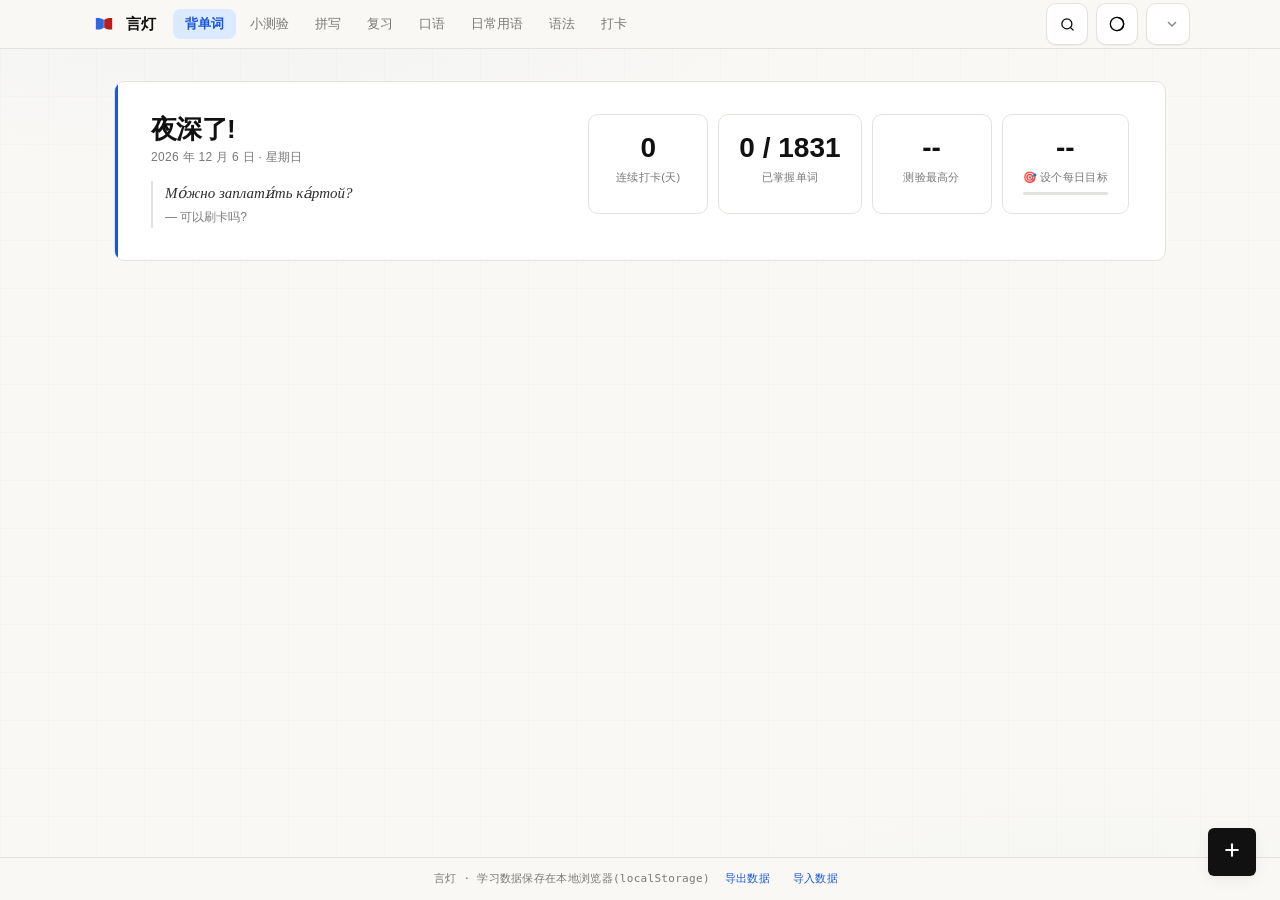
==== commit fc0ff867: "重构为单页应用(SPA):所有功能合入 index.html，顶部 Tab 导航切换面板 - index.html: 合并背单词/测验/拼写/复习/口语/日常用语/语法/打卡 8 个面板 - app." ====
--- a/index.html
+++ b/index.html
@@ -1,13 +1,31 @@
 <!DOCTYPE html>
 <html lang="zh-CN">
 <head>
-  <meta charset="UTF-8">
-  <meta name="viewport" content="width=device-width, initial-scale=1.0">
-  <title>言灯 · 背单词</title>
-  <link rel="stylesheet" href="style.css">
-  <link rel="icon" type="image/svg+xml" href="logo.svg">
+<meta charset="UTF-8">
+<meta name="viewport" content="width=device-width, initial-scale=1.0">
+<title>言灯 · 让俄语学习像呼吸一样自然</title>
+<link rel="stylesheet" href="style.css">
+<link rel="icon" type="image/svg+xml" href="logo.svg">
+<style>
+/* ===== SPA 导航 ===== */
+.spa-nav{position:sticky;top:0;z-index:100;background:var(--bg);border-bottom:1px solid var(--border);padding:0 16px;overflow-x:auto;-webkit-overflow-scrolling:touch}
+.spa-nav-inner{max-width:1100px;margin:0 auto;display:flex;align-items:center;gap:0;height:48px}
+.spa-logo{display:flex;align-items:center;gap:8px;flex-shrink:0;text-decoration:none;color:var(--text)}
+.spa-logo svg{width:28px;height:28px}
+.spa-logo-name{font-size:15px;font-weight:700;letter-spacing:.02em}
+.spa-tabs{display:flex;align-items:center;gap:2px;margin-left:16px;flex-shrink:1;overflow-x:auto}
+.spa-tab{padding:6px 12px;border-radius:8px;font-size:13px;font-weight:500;color:var(--text-muted);cursor:pointer;white-space:nowrap;transition:all .2s ease;text-decoration:none;border:none;background:none}
+.spa-tab:hover{color:var(--text);background:var(--bg-elevated)}
+.spa-tab.active{color:var(--primary);background:var(--primary-light);font-weight:600}
+.spa-right{margin-left:auto;display:flex;align-items:center;gap:8px;flex-shrink:0;padding-left:8px}
+.spa-panel{display:none;animation:panelIn .3s ease}
+.spa-panel.active{display:block}
+@keyframes panelIn{from{opacity:0;transform:translateY(8px)}to{opacity:1;transform:translateY(0)}}
+@media(max-width:640px){.spa-logo-name{display:none}.spa-tab{padding:6px 10px;font-size:12px}}
+</style>
 </head>
 <body data-page="home">
+
 <!-- 开场动画 -->
 <div class="splash" id="splash">
   <div class="splash-logo">
@@ -24,21 +42,33 @@
   <div class="splash-tag">背单词 · 口语 · 日常用语 · 语法 · 打卡</div>
   <div class="splash-hint">点击任意处跳过</div>
 </div>
-<header class="site-header">
-  <div class="header-inner">
-    <div class="brand">
-      <a href="index.html" class="brand-logo" title="返回首页"><svg viewBox="0 0 46 46" width="46" height="46" aria-hidden="true"><path d="M22.7 16.2 C19.3 13.7 14.4 12.7 9.6 13.3 L9.6 32 C14.4 32.6 19.3 31.6 22.7 29.1 Z" fill="#fff" opacity=".92"/><path d="M23.3 16.2 C26.7 13.7 31.6 12.7 36.4 13.3 L36.4 32 C31.6 32.6 26.7 31.6 23.3 29.1 Z" fill="#fff"/><rect x="22.1" y="8.2" width="1.8" height="6" rx=".9" fill="#fff"/><rect x="17.5" y="10.8" width="1.8" height="3.4" rx=".9" fill="#fff" opacity=".78"/><rect x="26.7" y="10.8" width="1.8" height="3.4" rx=".9" fill="#fff" opacity=".78"/></svg></a>
-      <div class="brand-text">
-        <h1>言灯</h1>
-        <p>背单词 · 口语 · 日常用语 · 语法 · 打卡</p>
-      </div>
-    </div>
-    <div class="header-right">
-      <button id="search-btn" class="theme-toggle" title="查词搜索">
+
+<!-- 顶部导航 -->
+<nav class="spa-nav">
+  <div class="spa-nav-inner">
+    <a href="#home" class="spa-logo" aria-label="言灯首页">
+      <svg viewBox="0 0 46 46" width="28" height="28" aria-hidden="true">
+        <path d="M22.7 16.2 C19.3 13.7 14.4 12.7 9.6 13.3 L9.6 32 C14.4 32.6 19.3 31.6 22.7 29.1 Z" fill="var(--primary)" opacity=".9"/>
+        <path d="M23.3 16.2 C26.7 13.7 31.6 12.7 36.4 13.3 L36.4 32 C31.6 32.6 26.7 31.6 23.3 29.1 Z" fill="var(--accent)"/>
+      </svg>
+      <span class="spa-logo-name">言灯</span>
+    </a>
+    <div class="spa-tabs" role="tablist">
+      <button class="spa-tab active" data-target="home" role="tab" aria-selected="true">背单词</button>
+      <button class="spa-tab" data-target="quiz" role="tab" aria-selected="false">小测验</button>
+      <button class="spa-tab" data-target="spell" role="tab" aria-selected="false">拼写</button>
+      <button class="spa-tab" data-target="review" role="tab" aria-selected="false">复习</button>
+      <button class="spa-tab" data-target="speak" role="tab" aria-selected="false">口语</button>
+      <button class="spa-tab" data-target="phrases" role="tab" aria-selected="false">日常用语</button>
+      <button class="spa-tab" data-target="grammar" role="tab" aria-selected="false">语法</button>
+      <button class="spa-tab" data-target="checkin" role="tab" aria-selected="false">打卡</button>
+    </div>
+    <div class="spa-right">
+      <button id="search-btn" class="theme-toggle" title="查词搜索" aria-label="查词">
         <svg width="14" height="14" viewBox="0 0 24 24" fill="none" stroke="currentColor" stroke-width="2" stroke-linecap="round" stroke-linejoin="round"><circle cx="11" cy="11" r="8"/><line x1="21" y1="21" x2="16.65" y2="16.65"/></svg>
       </button>
       <div class="theme-wrap">
-        <button id="theme-toggle" class="theme-toggle" title="主题配色与深色模式">
+        <button id="theme-toggle" class="theme-toggle" title="主题配色与深色模式" aria-label="切换主题">
           <svg width="14" height="14" viewBox="0 0 24 24" fill="none" stroke="currentColor" stroke-width="2" stroke-linecap="round" stroke-linejoin="round"><circle cx="12" cy="12" r="10"/><path d="M12 2a10 10 0 0 1 0 20"/></svg>
         </button>
         <div class="theme-panel" id="theme-panel">
@@ -51,24 +81,15 @@
           <button class="theme-dark-btn" id="theme-dark-btn">深色模式: 关</button>
         </div>
       </div>
-      <select id="lang-select" class="lang-select" title="选择语言"></select>
-    </div>
-  </div>
-    <nav class="tabs">
-    <a class="tab active" href="index.html">背单词</a>
-    <a class="tab" href="quiz.html">小测验</a>
-    <a class="tab" href="spell.html">拼写</a>
-    <a class="tab" href="review.html">复习</a>
-    <a class="tab" href="speak.html">口语</a>
-    <a class="tab" href="phrases.html">日常用语</a>
-    <a class="tab" href="grammar.html" data-tab="grammar">语法</a>
-    <a class="tab" href="checkin.html">打卡</a>
-    </nav>
-</header>
+      <select id="lang-select" class="lang-select" title="选择语言" aria-label="选择语言"></select>
+    </div>
+  </div>
+</nav>
 
 <main class="container">
 
-  <!-- 概览 -->
+<!-- ===== 首页：概览 + 背单词 ===== -->
+<section class="spa-panel active" id="panel-home">
   <section class="hero reveal">
     <div class="hero-main">
       <h2 id="hero-greet">你好!</h2>
@@ -90,8 +111,7 @@
     </div>
   </section>
 
-  <!-- 每日一词 -->
-  <section class="tab-panel active reveal">
+  <section class="tab-panel reveal">
     <div class="panel-head">
       <h2>每日一词</h2>
       <div style="display:flex;align-items:center;gap:10px;">
@@ -115,8 +135,7 @@
     </div>
   </section>
 
-  <!-- 背单词 -->
-  <section class="tab-panel active reveal">
+  <section class="tab-panel reveal">
     <div class="panel-head">
       <h2>背单词</h2>
       <div class="panel-head-right">
@@ -125,24 +144,15 @@
       </div>
     </div>
     <div class="pack-tabs" id="pack-tabs"></div>
-
-    <!-- 词库包选择面板:点入某个词库包后才显示单词 -->
     <div class="pack-gate" id="pack-gate">
       <p class="sub-tip">选择一个词库包开始学习</p>
       <div class="pack-gate-grid" id="pack-gate-grid"></div>
     </div>
-
-    <!-- 单词学习区(进入词库包后展开) -->
     <div id="vocab-area" hidden>
       <div class="controls">
         <select id="vocab-level" title="按等级筛选">
           <option value="">全部等级</option>
-          <option>A1</option>
-          <option>A2</option>
-          <option>B1</option>
-          <option>B2</option>
-          <option>C1</option>
-          <option>C2</option>
+          <option>A1</option><option>A2</option><option>B1</option><option>B2</option><option>C1</option><option>C2</option>
         </select>
         <input id="vocab-search" type="search" placeholder="搜索单词...">
         <select id="vocab-order" title="浏览顺序">
@@ -195,6 +205,453 @@
       </div>
     </div>
   </section>
+</section>
+
+<!-- ===== 小测验 ===== -->
+<section class="spa-panel" id="panel-quiz">
+  <div class="panel-head"><h2>小测验</h2><div class="stats">历史最高:<b id="quiz-best">--</b> 分</div></div>
+  <div id="quiz-start" class="quiz-start">
+    <p id="quiz-info">测验从你学习过的单词中随机抽 10 题。</p>
+    <button class="btn btn-primary btn-lg" id="quiz-begin">开始测验</button>
+  </div>
+  <div id="quiz-run" hidden>
+    <div class="quiz-top"><span id="quiz-qnum">第 1 题</span><span id="quiz-score">得分:0</span></div>
+    <div class="quiz-question" id="quiz-q"></div>
+    <div class="quiz-options" id="quiz-opts"></div>
+    <button class="btn btn-primary" id="quiz-next" hidden>下一题 →</button>
+  </div>
+  <div id="quiz-result" hidden>
+    <div class="result-box">
+      <div class="score-ring">
+        <svg viewBox="0 0 116 116"><circle class="ring-bg" cx="58" cy="58" r="50"/><circle class="ring-fill" id="result-ring-fill" cx="58" cy="58" r="50" stroke-dasharray="314" stroke-dashoffset="314"/></svg>
+        <div class="ring-text"><span class="ring-score" id="result-score">0</span><span class="ring-total" id="result-total">/ 10</span></div>
+      </div>
+      <p class="result-msg" id="result-msg"></p>
+    </div>
+    <h3>错题回顾</h3>
+    <div class="wrong-list" id="quiz-wrong"></div>
+    <button class="btn btn-primary btn-lg" id="quiz-again">再来一次</button>
+  </div>
+</section>
+
+<!-- ===== 拼写 ===== -->
+<section class="spa-panel" id="panel-spell">
+  <div class="panel-head"><h2>键盘拼写</h2><div class="stats">看中文,拼单词,练就「听写式」记忆</div></div>
+  <div id="spell-start" class="quiz-start">
+    <div class="spell-mode-tabs">
+      <button class="spell-mode-tab active" id="spell-mode-see">看义拼写</button>
+      <button class="spell-mode-tab" id="spell-mode-listen">🎧 听音拼写</button>
+    </div>
+    <div style="display:flex;align-items:center;gap:8px;margin-top:8px;">
+      <button class="btn btn-light btn-sm" id="spell-pure-listen" title="纯听力模式:隐藏中文提示,只听发音拼写">👂 纯听力模式</button>
+      <span class="sub-tip">关闭中文,只听发音</span>
+    </div>
+    <p id="spell-info">从你学习过的单词中随机抽 10 题进行拼写。</p>
+    <button class="btn btn-primary btn-lg" id="spell-begin">开始拼写</button>
+  </div>
+  <div id="spell-run" hidden>
+    <div class="quiz-top"><span id="spell-qnum">第 1 题</span><span id="spell-progress">1 / 10</span></div>
+    <div class="spell-question">
+      <button class="speak-btn" id="spell-speak" title="听发音提示">🔊</button>
+      <div class="spell-zh" id="spell-zh"></div>
+      <div class="spell-hint" id="spell-hint">提示:重音符号 ́ 不用打,例如 привет 也算对</div>
+    </div>
+    <div class="spell-input-row">
+      <input id="spell-input" type="text" placeholder="在这里输入单词…" autocomplete="off" spellcheck="false">
+      <button class="btn btn-primary" id="spell-submit">提交</button>
+    </div>
+    <div class="spell-feedback" id="spell-feedback"></div>
+    <button class="btn btn-primary" id="spell-next" hidden>下一题 →</button>
+  </div>
+  <div id="spell-result" hidden>
+    <div class="result-box">
+      <div class="score-ring">
+        <svg viewBox="0 0 116 116"><circle class="ring-bg" cx="58" cy="58" r="50"/><circle class="ring-fill" id="spell-ring-fill" cx="58" cy="58" r="50" stroke-dasharray="314" stroke-dashoffset="314"/></svg>
+        <div class="ring-text"><span class="ring-score" id="spell-result-score">0</span><span class="ring-total" id="spell-result-total">/ 10</span></div>
+      </div>
+      <p class="result-msg" id="spell-result-msg"></p>
+    </div>
+    <h3>拼错回顾</h3>
+    <div class="wrong-list" id="spell-wrong"></div>
+    <button class="btn btn-primary btn-lg" id="spell-again">再来一次</button>
+  </div>
+</section>
+
+<!-- ===== 复习 ===== -->
+<section class="spa-panel" id="panel-review">
+  <div class="panel-head">
+    <h2>复习</h2>
+    <div class="stats">今日待复习 <b id="review-due-count">0</b> · 已掌握 <b id="review-mastered-count">0</b> · 错词 <b id="review-wrong-count">0</b></div>
+  </div>
+  <p class="sub-tip">按艾宾浩斯记忆曲线安排复习:学习后第 <b>1、2、4、7、15、30 天</b>各复习一次,共 6 轮,之后自动进入「已掌握」。</p>
+  <div class="review-tabs">
+    <button class="review-tab active" data-rtab="due">📅 今日复习</button>
+    <button class="review-tab" data-rtab="newbook">📖 生词本</button>
+    <button class="review-tab" data-rtab="wrongbook">❌ 错词本</button>
+    <button class="review-tab" data-rtab="calendar">🗓️ 日历</button>
+  </div>
+  <div id="review-view-due">
+    <div id="review-empty" class="quiz-start" hidden>
+      <p>🎉 今天没有到期的复习任务!新学的单词明天就会按计划出现在这里。</p>
+    </div>
+    <div id="review-run">
+      <div id="review-phase-dots" class="phase-dots"></div>
+      <div class="flashcard" id="review-card">
+        <div class="flashcard-inner">
+          <div class="flashcard-face flashcard-front">
+            <button class="speak-btn" id="review-speak" title="听发音">🔊</button>
+            <div class="ru-word" id="review-ru">—</div>
+            <div class="hint">点击卡片查看意思</div>
+          </div>
+          <div class="flashcard-face flashcard-back">
+            <div class="zh-word" id="review-zh">—</div>
+            <div class="cat-tag" id="review-cat"></div>
+            <div class="card-note" id="review-note" hidden></div>
+            <div class="card-examples" id="review-examples"></div>
+          </div>
+        </div>
+      </div>
+      <div class="card-actions">
+        <button class="btn btn-light" id="review-prev">← 上一个</button>
+        <button class="btn btn-outline review-shuffle-btn" id="review-shuffle" title="随机顺序">🔀 随机</button>
+        <button class="btn btn-danger" id="review-new">😕 忘了,重新学</button>
+        <button class="btn btn-success" id="review-known">😊 记住了,下一轮</button>
+        <button class="btn btn-light" id="review-next">下一个 →</button>
+      </div>
+      <p class="progress-text" id="review-progress"></p>
+    </div>
+  </div>
+  <div id="review-view-newbook" hidden>
+    <p class="sub-tip">记录你正在学习的单词:学习日期、复习阶段、下次复习时间。标记「不熟悉」的词带 🤔 模糊标签,复习时优先出现。</p>
+    <div class="book-list" id="newbook-list"></div>
+  </div>
+  <div id="review-view-wrongbook" hidden>
+    <p class="sub-tip">测验、拼写答错和复习中忘记的单词都会记在这里,并自动回到复习第 1 轮。点「已纠正」可清零错误次数。</p>
+    <div class="book-list" id="wrongbook-list"></div>
+    <div style="margin-top:12px;text-align:center;">
+      <button class="btn btn-primary" id="wrongdrill-begin" title="从错词本抽 8 题集中练习">🎯 错词专项练习 (8 题)</button>
+    </div>
+  </div>
+  <div id="wrongdrill-start" class="quiz-start" hidden>
+    <p>从错词本中随机抽取单词,集中攻克薄弱环节。</p>
+    <div style="display:flex;gap:8px;justify-content:center;margin-top:8px;">
+      <button class="btn btn-outline" onclick="startWrongDrill(5)">5 题</button>
+      <button class="btn btn-primary" onclick="startWrongDrill(8)">8 题</button>
+      <button class="btn btn-outline" onclick="startWrongDrill(10)">10 题</button>
+    </div>
+  </div>
+  <div id="wrongdrill-run" hidden>
+    <div class="quiz-top"><span id="wrongdrill-qnum">第 1 题</span><span id="wrongdrill-score">得分:0</span></div>
+    <div class="spell-question">
+      <button class="speak-btn" id="wrongdrill-speak" title="听发音">🔊</button>
+      <div class="ru-word" id="wrongdrill-ru"></div>
+      <div class="spell-hint" id="wrongdrill-hint"></div>
+    </div>
+    <div class="spell-input-row">
+      <input id="wrongdrill-input" type="text" placeholder="输入单词…" autocomplete="off" spellcheck="false">
+      <button class="btn btn-primary" id="wrongdrill-submit">提交</button>
+    </div>
+    <div class="spell-feedback" id="wrongdrill-feedback"></div>
+    <button class="btn btn-primary" id="wrongdrill-next" hidden>下一题 →</button>
+  </div>
+  <div id="wrongdrill-result" hidden>
+    <div class="result-box">
+      <div class="score-ring">
+        <svg viewBox="0 0 116 116"><circle class="ring-bg" cx="58" cy="58" r="50"/><circle class="ring-fill" id="wrongdrill-ring-fill" cx="58" cy="58" r="50" stroke-dasharray="314" stroke-dashoffset="314"/></svg>
+        <div class="ring-text"><span class="ring-score" id="wrongdrill-result-score">0</span><span class="ring-total" id="wrongdrill-result-total">/?</span></div>
+      </div>
+      <p class="result-msg" id="wrongdrill-result-msg"></p>
+    </div>
+    <h3>错误回顾</h3>
+    <div class="wrong-list" id="wrongdrill-wrong"></div>
+    <button class="btn btn-primary btn-lg" id="wrongdrill-again">再来一次</button>
+  </div>
+  <div id="review-view-calendar" hidden>
+    <p class="sub-tip">生词日历:每天新学(标记「认识」)的单词数;复习日历:每天到期的复习任务数(按艾宾浩斯计划)。</p>
+    <div class="cal-duo">
+      <div class="cal-col"><h3 class="cal-title">🌱 生词日历</h3><div class="calendar" id="newword-calendar"></div></div>
+      <div class="cal-col"><h3 class="cal-title">📅 复习日历</h3><div class="calendar" id="review-calendar"></div></div>
+    </div>
+  </div>
+</section>
+
+<!-- ===== 口语 ===== -->
+<section class="spa-panel" id="panel-speak">
+  <div class="panel-head"><h2>口语练习</h2></div>
+  <div id="stress-panel" data-ru-only>
+    <h3 class="section-label">重音练习</h3>
+    <p class="sub-tip">听发音,选出重音在第几个音节。重音是俄语的灵魂。</p>
+    <div id="stress-start" class="quiz-start">
+      <p id="stress-info">从你学习过的单词中抽 10 个练重音。</p>
+      <button class="btn btn-primary btn-lg" id="stress-begin">开始练习</button>
+    </div>
+    <div id="stress-run" hidden>
+      <div class="quiz-top"><span id="stress-qnum">第 1 题</span><span id="stress-progress">1 / 10</span></div>
+      <div class="spell-question">
+        <button class="speak-btn" id="stress-speak" title="点击朗读">🔊</button>
+        <div class="stress-word" id="stress-word"></div>
+        <div class="spell-hint">提示:单词不带重音显示,听完发音选重音位置;没听清点左上角 🔊</div>
+      </div>
+      <div class="stress-options" id="stress-options"></div>
+      <div class="spell-feedback" id="stress-feedback"></div>
+      <button class="btn btn-primary" id="stress-next" hidden>下一题 →</button>
+    </div>
+    <div id="stress-result" hidden>
+      <div class="result-box">
+        <div class="score-ring">
+          <svg viewBox="0 0 116 116"><circle class="ring-bg" cx="58" cy="58" r="50"/><circle class="ring-fill" id="stress-ring-fill" cx="58" cy="58" r="50" stroke-dasharray="314" stroke-dashoffset="314"/></svg>
+          <div class="ring-text"><span class="ring-score" id="stress-result-score">0</span><span class="ring-total" id="stress-result-total">/ 10</span></div>
+        </div>
+        <p class="result-msg" id="stress-result-msg"></p>
+      </div>
+      <div class="wrong-list" id="stress-wrong"></div>
+      <button class="btn btn-primary btn-lg" id="stress-again">再来一次</button>
+    </div>
+  </div>
+  <div id="speak-letters">
+    <h3 class="section-label">发音基础：字母表</h3>
+    <p class="sub-tip">先过一遍字母发音再开始跟读。点 🔊 听示例单词。</p>
+    <div id="letters-container"></div>
+  </div>
+  <h3 class="section-label">跟读练习</h3>
+  <p class="sub-tip">方法:先听一遍 → 模仿跟读 3 遍 → 再看中文。可用慢速按钮。</p>
+  <div class="rate-btns">
+    <button class="btn btn-light btn-sm" id="rate-normal">常速</button>
+    <button class="btn btn-light btn-sm" id="rate-slow">慢速</button>
+  </div>
+  <div id="sentences-container" class="sentence-list"></div>
+  <div id="speak-twisters">
+    <h3 class="section-label">绕口令</h3>
+    <p class="sub-tip">练易混音的利器,读顺了就出师了。</p>
+    <div id="twisters-container"></div>
+  </div>
+  <div id="speak-dialogues">
+    <h3 class="section-label">情景对话</h3>
+    <p class="sub-tip">分角色跟读:先当 A,再当 B,最后整段复述。</p>
+    <div id="dialogues-container"></div>
+  </div>
+</section>
+
+<!-- ===== 日常用语 ===== -->
+<section class="spa-panel" id="panel-phrases">
+  <div class="panel-head"><h2>日常用语</h2></div>
+  <p class="sub-tip">按场景分组,点 🔊 听发音。目标:每句都能脱口而出。</p>
+  <div class="phrase-filter"><input id="phrase-search" type="search" placeholder="搜索句子…"></div>
+  <div id="phrases-container"></div>
+</section>
+
+<!-- ===== 语法 ===== -->
+<section class="spa-panel" id="panel-grammar">
+  <div class="panel-head"><h2>语法入门</h2></div>
+  <p class="sub-tip">按学习计划第 2–4 月的重点整理。先看懂框架,再逐个击破,不要一次背完。</p>
+  <details class="grammar-card" open>
+    <summary>1. 名词的性:阳性 / 阴性 / 中性</summary>
+    <div class="grammar-body">
+      <p>俄语名词分三种性,主要看词尾:</p>
+      <table class="g-table">
+        <tr><th>性</th><th>词尾</th><th>例子</th></tr>
+        <tr><td>阳性</td><td>辅音结尾、-й、-ь(部分)</td><td>дом 房子、чай 茶、слова́рь 词典</td></tr>
+        <tr><td>阴性</td><td>-а、-я、-ь(部分)</td><td>кни́га 书、семья́ 家庭、дверь 门</td></tr>
+        <tr><td>中性</td><td>-о、-е、-мя</td><td>окно́ 窗户、мо́ре 海、и́мя 名字</td></tr>
+      </table>
+      <p class="tip">💡 -ь 结尾的要单独记:слова́рь(阳)、дверь(阴)。</p>
+    </div>
+  </details>
+  <details class="grammar-card">
+    <summary>2. 名词的复数</summary>
+    <div class="grammar-body">
+      <table class="g-table">
+        <tr><th>单数词尾</th><th>复数词尾</th><th>例子</th></tr>
+        <tr><td>辅音、-а</td><td>-ы</td><td>стол → столы́ 桌子</td></tr>
+        <tr><td>-й、-я、-ь</td><td>-и</td><td>слова́рь → словари́ 词典</td></tr>
+        <tr><td>-о</td><td>-а</td><td>окно́ → о́кна 窗户</td></tr>
+        <tr><td>-е</td><td>-я</td><td>мо́ре → моря́ 海</td></tr>
+      </table>
+    </div>
+  </details>
+  <details class="grammar-card">
+    <summary>3. 名词六格总览(核心难点)</summary>
+    <div class="grammar-body">
+      <p>俄语名词在不同句子成分中用不同的"格",共六个。先记住每格回答什么问题:</p>
+      <table class="g-table">
+        <tr><th>格</th><th>提问词</th><th>主要用法</th></tr>
+        <tr><td>主格</td><td>кто? что?(谁?什么?)</td><td>主语</td></tr>
+        <tr><td>属格</td><td>кого́? чего́?(谁的?什么的?)</td><td>所属、"没有"、数量之后</td></tr>
+        <tr><td>与格</td><td>кому́? чему́?(给谁?)</td><td>间接宾语、"我感到…"</td></tr>
+        <tr><td>宾格</td><td>кого́? что?</td><td>直接宾语</td></tr>
+        <tr><td>工具格</td><td>кем? чем?(用什么?)</td><td>工具、方式、职业</td></tr>
+        <tr><td>前置格</td><td>о ком? о чём?(关于…)</td><td>只和 в / на / о 等介词连用</td></tr>
+      </table>
+      <p>示例:кни́га(书,阴性)</p>
+      <table class="g-table">
+        <tr><th>格</th><th>单数</th><th>例句</th></tr>
+        <tr><td>主格</td><td>кни́га</td><td>Э́то кни́га. 这是书。</td></tr>
+        <tr><td>属格</td><td>кни́ги</td><td>У меня́ нет кни́ги. 我没有书。</td></tr>
+        <tr><td>与格</td><td>кни́ге</td><td>Я рад кни́ге. 我为书高兴。</td></tr>
+        <tr><td>宾格</td><td>кни́гу</td><td>Я чита́ю кни́гу. 我在读书。</td></tr>
+        <tr><td>工具格</td><td>кни́гой</td><td>Я интересу́юсь кни́гой. 我对书感兴趣。</td></tr>
+        <tr><td>前置格</td><td>о кни́ге</td><td>Мы говори́м о кни́ге. 我们在谈论书。</td></tr>
+      </table>
+      <p class="tip">💡 学一个格就造 10 个句子,比背整张表有效得多。</p>
+    </div>
+  </details>
+  <details class="grammar-card">
+    <summary>4. 动词现在时变位</summary>
+    <div class="grammar-body">
+      <p><b>第一变位法</b>(-ать、-еть 等):чита́ть 读</p>
+      <table class="g-table">
+        <tr><th>人称</th><th>变位</th></tr>
+        <tr><td>я 我</td><td>чита́ю</td></tr><tr><td>ты 你</td><td>чита́ешь</td></tr>
+        <tr><td>он / она́ 他/她</td><td>чита́ет</td></tr><tr><td>мы 我们</td><td>чита́ем</td></tr>
+        <tr><td>вы 你们/您</td><td>чита́ете</td></tr><tr><td>они́ 他们</td><td>чита́ют</td></tr>
+      </table>
+      <p><b>第二变位法</b>(-ить 等):говори́ть 说</p>
+      <table class="g-table">
+        <tr><th>人称</th><th>变位</th></tr>
+        <tr><td>я</td><td>говорю́</td></tr><tr><td>ты</td><td>говори́шь</td></tr>
+        <tr><td>он / она́</td><td>говори́т</td></tr><tr><td>мы</td><td>говори́м</td></tr>
+        <tr><td>вы</td><td>говори́те</td></tr><tr><td>они́</td><td>говоря́т</td></tr>
+      </table>
+      <p class="tip">💡 每天手写 3 个动词的完整变位,一周后就会形成感觉。</p>
+    </div>
+  </details>
+  <details class="grammar-card">
+    <summary>5. 动词的体:未完成体 / 完成体</summary>
+    <div class="grammar-body">
+      <p>俄语动词分"体",表示动作是否完成:</p>
+      <table class="g-table">
+        <tr><th>体</th><th>含义</th><th>例子</th></tr>
+        <tr><td>未完成体</td><td>过程、习惯、正在进行</td><td>Я чита́ю кни́гу. 我在读书。</td></tr>
+        <tr><td>完成体</td><td>动作完成、一次性结果</td><td>Я прочита́л кни́гу. 我读完了书。</td></tr>
+      </table>
+      <p class="tip">💡 完成体没有现在时(已经"完成了"),只有过去时和将来时。</p>
+    </div>
+  </details>
+  <details class="grammar-card">
+    <summary>6. 时态:过去时 / 将来时</summary>
+    <div class="grammar-body">
+      <p><b>过去时</b>:动词原形去掉 -ть,加 -л(阳)/ -ла(阴)/ -ло(中)/ -ли(复):</p>
+      <ul class="g-list">
+        <li>Он чита́л. — 他读过。</li>
+        <li>Она́ чита́ла. — 她读过。</li>
+        <li>Они́ чита́ли. — 他们读过。</li>
+      </ul>
+      <p><b>将来时</b>:быть 的将来时变位 + 动词原形:</p>
+      <ul class="g-list">
+        <li>Я бу́ду чита́ть. — 我将要读。</li>
+        <li>Он бу́дет говори́ть. — 他将要说。</li>
+      </ul>
+    </div>
+  </details>
+  <details class="grammar-card">
+    <summary>7. 物主代词:我的 / 你的 / 我们的</summary>
+    <div class="grammar-body">
+      <p>物主代词跟着名词的性、数变化:</p>
+      <table class="g-table">
+        <tr><th>名词性数</th><th>我的</th><th>你的</th><th>我们的</th><th>例子</th></tr>
+        <tr><td>阳性</td><td>мой</td><td>твой</td><td>наш</td><td>мой дом 我的房子</td></tr>
+        <tr><td>阴性</td><td>моя́</td><td>твоя́</td><td>на́ша</td><td>моя́ кни́га 我的书</td></tr>
+        <tr><td>中性</td><td>моё</td><td>твоё</td><td>на́ше</td><td>моё окно́ 我的窗户</td></tr>
+        <tr><td>复数</td><td>мои́</td><td>твои́</td><td>на́ши</td><td>мои́ кни́ги 我的书(复)</td></tr>
+      </table>
+    </div>
+  </details>
+  <details class="grammar-card">
+    <summary>8. 五个万能句型</summary>
+    <div class="grammar-body">
+      <ul class="g-list">
+        <li><b>Э́то + 主格</b>:Э́то моя́ ма́ма. — 这是我妈妈。</li>
+        <li><b>У + 属格 + есть + 主格</b>:У меня́ есть брат. — 我有一个兄弟。</li>
+        <li><b>Мне + 与格 + нра́вится + 主格</b>:Мне нра́вится Москва́. — 我喜欢莫斯科。</li>
+        <li><b>否定:нет + 属格</b>:У меня́ нет вре́мени. — 我没有时间。</li>
+        <li><b>Я хочу́ + 动词原形</b>:Я хочу́ спать. — 我想睡觉。</li>
+      </ul>
+      <p class="tip">💡 这 5 个句型能应付大量日常表达,先练熟。</p>
+    </div>
+  </details>
+  <details class="grammar-card">
+    <summary>9. 形容词的性与数</summary>
+    <div class="grammar-body">
+      <p>形容词词尾跟随名词变化:</p>
+      <table class="g-table">
+        <tr><th>性数</th><th>词尾</th><th>例子</th></tr>
+        <tr><td>阳性</td><td>-ый / -ий / -ой</td><td>но́вый дом 新房子</td></tr>
+        <tr><td>阴性</td><td>-ая</td><td>но́вая кни́га 新书</td></tr>
+        <tr><td>中性</td><td>-ое</td><td>но́вое окно́ 新窗户</td></tr>
+        <tr><td>复数</td><td>-ые</td><td>но́вые кни́ги 新书(复)</td></tr>
+      </table>
+    </div>
+  </details>
+</section>
+
+<!-- ===== 打卡 ===== -->
+<section class="spa-panel" id="panel-checkin">
+  <div class="panel-head"><h2>学习打卡</h2></div>
+  <div class="checkin-hero">
+    <div class="hero-fire">
+      <svg class="fire-svg" viewBox="0 0 64 64" width="48" height="48" aria-hidden="true">
+        <path class="flame-1" d="M32 4 C28 14 20 20 20 30 C20 36 25 42 32 42 C39 42 44 36 44 30 C44 20 36 14 32 4 Z" fill="var(--flame-core)"/>
+        <path class="flame-2" d="M32 16 C30 24 26 28 26 34 C26 38 29 42 32 42 C35 42 38 38 38 34 C38 28 34 24 32 16 Z" fill="var(--flame-mid)"/>
+        <path class="flame-3" d="M32 26 C31 30 29 33 29 36 C29 39 30 41 32 41 C34 41 35 39 35 36 C35 33 33 30 32 26 Z" fill="var(--flame-tip)"/>
+      </svg>
+    </div>
+    <div class="streak-num" id="streak-days">0</div>
+    <div class="streak-label">连续学习天数</div>
+    <div class="streak-milestones" id="streak-milestones">
+      <span class="milestone" data-target="3">3天</span>
+      <span class="milestone" data-target="7">7天</span>
+      <span class="milestone" data-target="30">30天</span>
+      <span class="milestone" data-target="100">100天</span>
+    </div>
+    <button class="btn btn-primary btn-lg checkin-btn" id="checkin-btn">今日打卡</button>
+    <p class="checkin-msg" id="checkin-msg"></p>
+  </div>
+  <div class="month-ring-wrap">
+    <svg class="month-ring" viewBox="0 0 120 120" width="120" height="120">
+      <circle class="ring-bg" cx="60" cy="60" r="52" fill="none" stroke="var(--border)" stroke-width="8"/>
+      <circle class="ring-fill" id="ring-fill" cx="60" cy="60" r="52" fill="none" stroke="var(--primary)" stroke-width="8" stroke-linecap="round" stroke-dasharray="326.73" stroke-dashoffset="326.73" transform="rotate(-90 60 60)"/>
+      <text class="ring-text" x="60" y="55" text-anchor="middle" font-size="22" font-weight="700" fill="var(--text)" font-family="var(--font-mono)" id="ring-num">0</text>
+      <text class="ring-sub" x="60" y="74" text-anchor="middle" font-size="9" fill="var(--text-muted)" font-family="var(--font-mono)" id="ring-sub">/ 本月已学</text>
+    </svg>
+    <div class="month-ring-info">
+      <div class="ring-stat"><span class="label">本月新学</span><b id="month-new">0</b></div>
+      <div class="ring-stat"><span class="label">已掌握</span><b id="month-mastered">0</b></div>
+      <div class="ring-stat"><span class="label">待复习</span><b id="month-due">0</b></div>
+    </div>
+  </div>
+  <h3 class="cal-section-title">最近 8 周</h3>
+  <div class="calendar" id="calendar"></div>
+  <p class="total-days">累计打卡 <b id="checkin-total">0</b> 天</p>
+
+  <div style="margin-top:32px">
+    <div class="panel-head"><h2>🏆 成就徽章</h2><span class="sub-tip" id="achievement-count">0 / 0</span></div>
+    <div class="badge-grid" id="achievement-grid"></div>
+  </div>
+  <div style="margin-top:32px">
+    <div class="panel-head"><h2>学习统计</h2><span class="sub-tip">近 30 天 · 每天新学与复习的词数</span></div>
+    <div class="chart-legend">
+      <span class="legend-item"><i class="legend-dot" style="background:var(--chart-new)"></i>每日新学</span>
+      <span class="legend-item"><i class="legend-dot" style="background:var(--chart-review)"></i>每日复习</span>
+    </div>
+    <div class="chart-wrap" id="stats-chart"></div>
+    <div class="chart-tip" id="chart-tip" hidden></div>
+    <div class="chart-summary">
+      <span>近 30 天新学 <b id="stats-new-total">0</b> 词</span>
+      <span>近 30 天复习 <b id="stats-rev-total">0</b> 词</span>
+    </div>
+    <details class="stats-detail"><summary>📋 查看明细表</summary><div class="stats-table" id="stats-table"></div></details>
+  </div>
+  <div style="margin-top:32px">
+    <div class="panel-head"><h2>学习周报</h2><span class="sub-tip" id="weekly-range-label">本周</span></div>
+    <div class="weekly-nav">
+      <button class="btn btn-light btn-sm" id="weekly-prev">← 上周</button>
+      <button class="btn btn-light btn-sm" id="weekly-today">本周</button>
+      <button class="btn btn-light btn-sm" id="weekly-next">下周</button>
+    </div>
+    <div class="weekly-grid" id="weekly-grid"></div>
+    <div class="weekly-footer" id="weekly-footer"></div>
+  </div>
+</section>
 
 </main>
 
@@ -247,7 +704,7 @@
   </div>
 </div>
 
-<!-- 查词搜索弹窗(任意页面可用) -->
+<!-- 查词搜索弹窗 -->
 <div class="modal" id="search-modal" hidden>
   <div class="modal-box search-box">
     <h3>查词</h3>
@@ -273,14 +730,11 @@
   </div>
 </div>
 
-<!-- 磨耳朵弹窗:自动连续朗读单词 -->
+<!-- 磨耳朵弹窗 -->
 <div class="modal" id="ear-modal" hidden>
   <div class="modal-box ear-box">
     <h3>磨耳朵</h3>
-    <div class="ear-now">
-      <div class="ear-ru" id="ear-ru">—</div>
-      <div class="ear-zh" id="ear-zh"></div>
-    </div>
+    <div class="ear-now"><div class="ear-ru" id="ear-ru">—</div><div class="ear-zh" id="ear-zh"></div></div>
     <div class="ear-progress" id="ear-progress">0 / 0</div>
     <div class="ear-controls">
       <button class="btn btn-primary" id="ear-toggle">开始</button>
@@ -309,9 +763,7 @@
       </label>
     </div>
     <p class="modal-tip">戴上耳机,盲听跟读;暂停后再按「继续」从当前词重播</p>
-    <div class="modal-actions">
-      <button class="btn btn-light" id="ear-close">关闭</button>
-    </div>
+    <div class="modal-actions"><button class="btn btn-light" id="ear-close">关闭</button></div>
   </div>
 </div>
 
